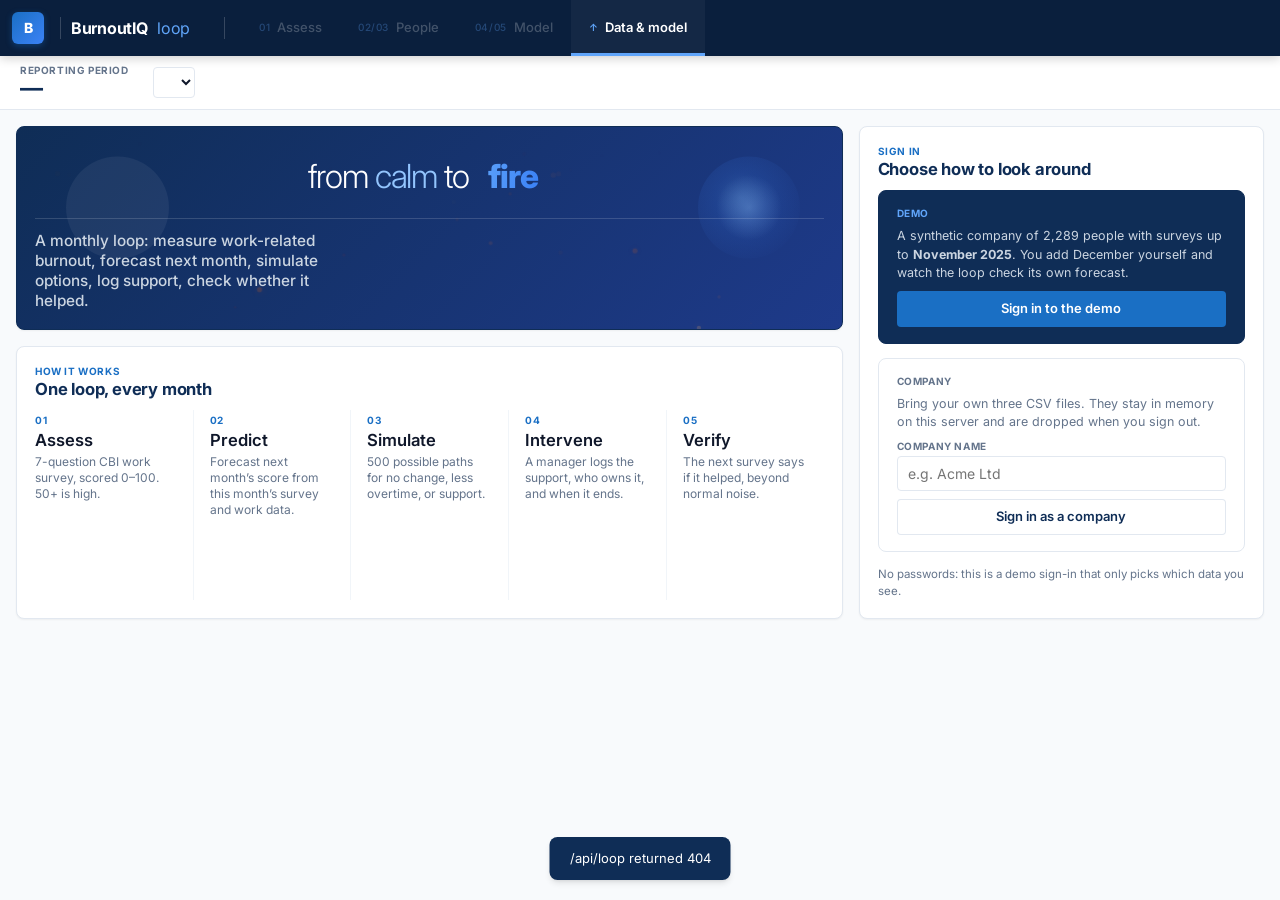
==== frontend/index.html @ af2ec676 "Update BurnoutIQ project with blue and white theme, analytics, and frontend restoration" ====
﻿<!doctype html>
<html lang="en">
<head>
  <meta charset="utf-8">
  <meta name="viewport" content="width=device-width, initial-scale=1">
  <title>BurnoutIQ — Workforce Wellbeing Analytics</title>
  <meta name="description" content="BurnoutIQ: measure, forecast, simulate, intervene and verify. A monthly loop for work-related burnout using the Copenhagen Burnout Inventory.">
  <link rel="preconnect" href="https://fonts.googleapis.com">
  <link rel="preconnect" href="https://fonts.gstatic.com" crossorigin>
  <link href="https://fonts.googleapis.com/css2?family=Inter:wght@300;400;500;600;700;800&display=swap" rel="stylesheet">
  <link rel="stylesheet" href="styles.css">
</head>
<body>

  <!-- NAV BAR -->
  <header class="bar">
    <div class="bar__cell bar__mark">
      <a class="bar__brand" href="#/">
        <div class="ember-dot">B</div>
        <div class="dots"><i></i><i></i><i></i></div>
        BurnoutIQ <b>loop</b>
      </a>
    </div>
    <div class="bar__cell">
      <div class="dots"><i></i></div>
    </div>
    <nav class="bar__nav stepper" id="bar-nav" aria-label="Main navigation">
      <a href="#/" data-page="assess" data-count="assess" class="is-on"><span>01</span>Assess<small></small></a>
      <a href="#/people" data-page="people" data-count="people"><span>02/03</span>People<small></small></a>
      <a href="#/model" data-page="model"><span>04/05</span>Model</a>
      <a href="#/data" data-page="data" class="stepper__data"><span>&#8593;</span>Data &amp; model</a>
    </nav>
    <div class="bar__cell bar__acct" id="acct" hidden></div>
    <div class="bar__cell bar__meta" id="meta" style="display:none"><span class="pulse"></span><span class="bar__metatext">connecting&#8230;</span></div>
  </header>

  <!-- MONTH BAND -->
  <div class="month" id="month">
    <div class="month__now">
      <small>Reporting period</small>
      <b id="month-label">&#8212;</b>
    </div>
    <label class="month__pick"><span class="sr">View month</span><select id="month-select" aria-label="Month to view"></select></label>
    <div class="month__src" id="month-src"></div>
    <div class="month__actions" id="month-actions"></div>
  </div>

  <div class="pages">

    <!-- PAGE: 01 ASSESS -->
    <section class="page page--assess active" data-page="assess" aria-label="Assess">
      <div class="tile t-how" data-how="assess"></div>
      <div class="tile t-kpis"><dl class="kpis" id="kpis"></dl></div>
      <div class="tile t-status">
        <h2 class="tile__title"><span>01 assess &#183; click a group</span>Where everyone is</h2>
        <div class="donutwrap" id="statusdonut"></div>
        <h2 class="tile__title tile__title--sub"><span>person or team?</span>Is it them, or their department?</h2>
        <div class="quad2" id="quad"></div>
      </div>
      <div class="tile t-div">
        <h2 class="tile__title"><span>01 assess &#183; click a department</span>% scoring high, by department</h2>
        <div class="tile__body"><div class="dotplot table--click" id="divisions" role="table"></div></div>
      </div>
      <div class="tile t-help">
        <div class="tile__row"><h2 class="tile__title"><span>05 verify &#183; learn</span>Did support help?</h2><a class="more" href="#/people?status=outcome_improved,outcome_no_change,outcome_worsened">people &#8594;</a></div>
        <div class="tile__body" id="help"></div>
      </div>
    </section>

    <!-- PAGE: PEOPLE -->
    <section class="page page--people" data-page="people" aria-label="Employees" hidden>
      <div class="tile t-how t-how--strip" data-how="people"></div>
      <div class="tile t-pfilter" data-view="departments">
        <div class="drillbar">
          <div class="seg seg--big" id="peopleview" role="tablist" aria-label="Level">
            <button type="button" role="tab" data-view="departments" class="is-on" aria-selected="true">Departments</button>
            <button type="button" role="tab" data-view="teams" aria-selected="false">Teams</button>
            <button type="button" role="tab" data-view="people" aria-selected="false">People</button>
          </div>
          <nav class="crumbs" id="crumbs" aria-label="Where you are"></nav>
        </div>
        <div class="pf pf--departments">
          <p class="teamsum" id="deptsum"></p>
          <p class="tile__fine">Click a department (row or wedge) to see its teams, then a team to see its people.</p>
        </div>
        <div class="pf pf--teams">
          <form class="filters" id="tfilters" autocomplete="off">
            <select name="department" aria-label="Department"><option value="">All departments</option></select>
            <select name="sort" aria-label="Rank teams by"><option value="urgent">Rank: people needing a decision</option><option value="score">Rank: average score</option><option value="high">Rank: share scoring high</option><option value="flagged">Rank: people flagged</option><option value="change">Rank: change since last month</option><option value="rise">Rank: predicted rise</option><option value="hours">Rank: hours/week</option></select>
            <label class="check"><input type="checkbox" name="small" value="1"> show teams under 5 scored</label>
          </form>
          <p class="teamsum" id="teamsum"></p>
        </div>
        <div class="pf pf--people">
          <div class="quicktabs" id="quicktabs" role="tablist" aria-label="Quick lists">
            <button type="button" data-status="">Everyone</button>
            <button type="button" data-status="flagged">Needs a decision</button>
            <button type="button" data-status="support_planned,in_support">In support</button>
            <button type="button" data-status="follow_up_due,follow_up_overdue">Follow-up due</button>
            <button type="button" data-status="outcome_improved,outcome_no_change,outcome_worsened">Has a result</button>
          </div>
          <form class="filters" id="filters" autocomplete="off">
            <input name="q" placeholder="Employee ID" aria-label="Search by employee ID" spellcheck="false">
            <select name="department" aria-label="Department"><option value="">All departments</option></select>
            <select name="team" aria-label="Team"><option value="">All teams</option></select>
            <select name="level" aria-label="Burnout level"><option value="">Any burnout level</option><option value="very_high">Very high</option><option value="high">High</option><option value="normal">Normal</option><option value="no_score">No score</option></select>
            <select name="workload" aria-label="Workload level"><option value="">Any workload</option><option value="high">High workload</option><option value="elevated">Elevated</option><option value="normal">Normal</option><option value="no_data">No data</option></select>
            <label class="check"><input type="checkbox" name="flagged" value="1"> flagged only</label>
            <select name="sort" aria-label="Rank by"><option value="urgent">Rank: needs a decision first</option><option value="score">Rank: burnout score</option><option value="rise">Rank: predicted rise</option><option value="forecast">Rank: next-month forecast</option><option value="personal_change">Rank: change vs own baseline</option><option value="hours">Rank: hours/week</option></select>
          </form>
        </div>
      </div>
      <div class="tile t-seats">
        <h2 class="tile__title"><span>everyone this month &#183; click a section</span><span id="seats-title">Company</span></h2>
        <div class="seats">
          <svg id="seats" viewBox="0 0 320 300" role="img" aria-label="Every person this month as a seat, grouped by department or team"></svg>
          <ul class="seats__key" id="seats-key"></ul>
        </div>
      </div>
      <div class="tile t-list" data-view="departments">
        <div class="deptview" id="dept-view">
          <div class="tile__body" id="depts-body"><div class="table table--compact table--click" id="depts" role="table"></div></div>
          <p class="tile__fine">Click a department to see its teams, then a team to see its people. Groups under 5 scored people are not shown.</p>
        </div>
        <div class="teamsview" id="teams-view">
          <div class="tile__body" id="teams-body"><div class="table table--compact table--click" id="teams" role="table"></div></div>
          <div class="pager" id="teams-pager"></div>
        </div>
        <div class="tile__body" id="people-body"><div class="table table--compact table--click" id="people" role="table"></div></div>
        <div class="pager" id="people-pager"></div>
      </div>
    </section>

    <!-- PAGE: ONE EMPLOYEE -->
    <section class="page page--employees" data-page="employee" aria-label="Burnout journey" hidden>
      <div class="tile t-pbar">
        <div class="pbar">
          <div class="pbar__id">
            <h2 class="tile__title"><b id="p-id">&#8212;</b></h2>
            <p class="note" id="p-where"></p>
          </div>
          <dl class="person__now" id="p-now"></dl>
          <div class="pbar__cell"><p class="tile__label">Where they stand</p><div class="standing" id="standing"></div></div>
          <div class="pbar__cell"><p class="tile__label pbar__lab"><span>Workload</span><span id="gauge-head"></span></p><div class="gauge" id="gauge"></div></div>
        </div>
      </div>
      <div class="tile t-drivers">
        <h2 class="tile__title"><span>01 assess</span>Why flagged, and what drives it</h2>
        <div class="tile__body">
          <div class="insights" id="insights"></div>
          <p class="tile__label" id="drivers-month">latest survey answers</p>
          <div class="drivers" id="drivers"></div>
        </div>
      </div>
      <div class="tile t-chart">
        <div class="tile__row">
          <h2 class="tile__title"><span>02 predict &#183; 03 simulate &#183; pick an option</span>Month by month, then 3 simulated</h2>
          <ul class="keys"><li><i class="k k--actual"></i>observed</li><li><i class="k k--model"></i>median path</li><li><i class="k k--band"></i>10&#8211;90% of paths</li><li><i class="k k--support"></i>support</li></ul>
        </div>
        <div class="scenlist scenlist--chips" id="scenarios" role="tablist" aria-label="Scenario"></div>
        <svg id="personchart" class="chart" role="img" aria-label="Employee score history and simulated paths"></svg>
        <p class="tile__fine" id="scennote"></p>
      </div>
      <div class="tile t-act">
        <h2 class="tile__title"><span>04 intervene</span>Log support</h2>
        <div class="tile__body">
          <form class="logform" id="logform" autocomplete="off">
            <label class="wide">Support<select name="intervention_type" required></select></label>
            <label>Responsible<input name="owner" placeholder="Name or role" required></label>
            <label>Notes<input name="notes" placeholder="What was agreed"></label>
            <label>Start<input type="date" name="start_date" required></label>
            <label>Planned end<input type="date" name="planned_end_date" required></label>
            <button type="submit" class="btn">Log support</button>
            <p class="tile__fine" id="logform-note"></p>
          </form>
        </div>
      </div>
      <div class="tile t-results">
        <h2 class="tile__title"><span>05 verify</span>Support given and what happened after</h2>
        <div class="tile__body"><div class="rcards" id="results"></div></div>
      </div>
    </section>

    <!-- PAGE: MODEL -->
    <section class="page page--model" data-page="model" aria-label="Model" hidden>
      <div class="tile t-ring">
        <h2 class="tile__title"><span>the framework &#183; click a stage</span>One loop, every month</h2>
        <svg id="ring" class="ring" viewBox="0 0 460 400" role="img" aria-label="The six stages of the BurnoutIQ loop"></svg>
        <div class="ringinfo" id="ringinfo"></div>
      </div>
      <div class="tile t-fchart">
        <div class="tile__row">
          <h2 class="tile__title"><span>02 predict &#183; held-out people</span>Forecast vs what happened, company average</h2>
          <ul class="keys"><li><i class="k k--actual"></i>what happened</li><li><i class="k k--model"></i>forecast</li><li><i class="k k--base"></i>&#8220;same as last month&#8221;</li></ul>
        </div>
        <svg id="fchart" class="chart" role="img" aria-label="Monthly forecast against actual company average"></svg>
        <p class="tile__fine" id="fnote"></p>
      </div>
      <div class="tile t-mkpis">
        <h2 class="tile__title"><span>trust</span>How good is the forecast</h2>
        <div class="tile__body errviz" id="modelkpis"></div>
      </div>
      <div class="tile t-calib">
        <h2 class="tile__title"><span>trust &#183; by department</span>Forecast vs actual</h2>
        <div class="tile__body" id="calibration"></div>
        <p class="tile__fine" id="forecastnote"></p>
      </div>
      <div class="tile t-snap">
        <h2 class="tile__title"><span>the team&#8217;s model &#183; one moment</span>Snapshot burnout score</h2>
        <div class="tile__body" id="snap"><p class="note">Loading&#8230;</p></div>
      </div>
    </section>

    <!-- PAGE: DATA & MODEL -->
    <section class="page page--data" data-page="data" aria-label="Data and model" hidden>
      <div class="tile t-hero">
        <canvas class="embers" id="embers" aria-hidden="true"></canvas>
        <div class="orb orb--calm" aria-hidden="true"></div>
        <div class="orb orb--fire" aria-hidden="true"><span class="orb__core"></span></div>
        <h1 class="hero__word">from <span class="w-light">calm</span> to <span class="w-fire" id="cycle">fire</span></h1>
        <div class="hero__foot">
          <p class="lede">A monthly loop: measure work-related burnout, forecast next month, simulate options, log support, check whether it helped.</p>
          <div class="start" id="start"></div>
        </div>
      </div>
      <div class="tile t-signin">
        <h2 class="tile__title"><span>sign in</span>Choose how to look around</h2>
        <div class="signin tile__body">
          <div class="signin__opt">
            <p class="tile__label">Demo</p>
            <p class="note">A synthetic company of 2,289 people with surveys up to <b>November 2025</b>. You add December yourself and watch the loop check its own forecast.</p>
            <button type="button" class="btn" data-signin="demo">Sign in to the demo</button>
          </div>
          <form class="signin__opt" id="signin-company" autocomplete="off">
            <p class="tile__label">Company</p>
            <p class="note">Bring your own three CSV files. They stay in memory on this server and are dropped when you sign out.</p>
            <label class="signin__field">Company name<input name="company" placeholder="e.g. Acme Ltd" required maxlength="60"></label>
            <button type="submit" class="btn btn--ghost">Sign in as a company</button>
          </form>
          <p class="tile__fine">No passwords: this is a demo sign-in that only picks which data you see.</p>
        </div>
      </div>
      <div class="tile t-loop">
        <h2 class="tile__title"><span>how it works</span>One loop, every month</h2>
        <ol class="loopsteps tile__body">
          <li><b>01</b><strong>Assess</strong><span>7-question CBI work survey, scored 0&#8211;100. 50+ is high.</span></li>
          <li><b>02</b><strong>Predict</strong><span>Forecast next month&#8217;s score from this month&#8217;s survey and work data.</span></li>
          <li><b>03</b><strong>Simulate</strong><span>500 possible paths for no change, less overtime, or support.</span></li>
          <li><b>04</b><strong>Intervene</strong><span>A manager logs the support, who owns it, and when it ends.</span></li>
          <li><b>05</b><strong>Verify</strong><span>The next survey says if it helped, beyond normal noise.</span></li>
        </ol>
      </div>
      <div class="tile t-data">
        <div class="add-data tile__body" id="add-data"></div>
        <div class="upload-block">
          <h2 class="tile__title"><span>inputs</span>Bring your own data</h2>
          <ol class="howto">
            <li><b>1</b>Download the three templates</li>
            <li><b>2</b>Fill them with pseudonymous IDs</li>
            <li><b>3</b>Check, then run the loop</li>
          </ol>
          <form class="upload tile__body" id="upload">
            <label class="drop" data-file="employees"><span class="drop__name">employees.csv</span><a class="drop__tpl" data-tpl="employees_template.csv">template</a><span class="drop__state">required</span><button type="button" class="drop__x" aria-label="Remove this file" title="Remove this file">&#215;</button><input type="file" name="employees" accept=".csv"></label>
            <label class="drop" data-file="monthly"><span class="drop__name">monthly.csv</span><a class="drop__tpl" data-tpl="monthly_template.csv">template</a><span class="drop__state">required</span><button type="button" class="drop__x" aria-label="Remove this file" title="Remove this file">&#215;</button><input type="file" name="monthly" accept=".csv"></label>
            <label class="drop" data-file="interventions"><span class="drop__name">interventions.csv</span><a class="drop__tpl" data-tpl="interventions_template.csv">template</a><span class="drop__state">optional</span><button type="button" class="drop__x" aria-label="Remove this file" title="Remove this file">&#215;</button><input type="file" name="interventions" accept=".csv"></label>
            <div class="formacts"><button type="submit" class="btn">Check files</button><button type="reset" class="btn btn--ghost">Discard</button></div>
            <p class="tile__fine">No data yet? Try a sample 400-person company:
              <a href="/templates/sample_company/employees.csv" download="employees.csv">employees</a> &#183;
              <a href="/templates/sample_company/monthly.csv" download="monthly.csv">monthly</a> &#183;
              <a href="/templates/sample_company/interventions.csv" download="interventions.csv">interventions</a></p>
          </form>
        </div>
      </div>
      <div class="tile t-report">
        <h2 class="tile__title"><span>inputs &#183; connectors</span>Where the data comes from</h2>
        <div class="tile__body report" id="report">
          <div class="levels" id="levels"></div>
          <div class="sources">
            <div class="srcgrid srcgrid--conn" id="connectors">
              <button type="button" class="src is-live" data-conn="csv"><b>CSV upload</b><span>three files, every month or year</span><i class="tag tag--calm">live</i></button>
              <button type="button" class="src is-mcp" data-conn="mcp"><b>MCP connector</b><span>tools and AI assistants send the monthly files</span><i class="tag tag--amber">soon</i></button>
              <button type="button" class="src" data-conn="hr"><b>HR system</b><span>employees.csv</span><i class="tag tag--ash">soon</i></button>
              <button type="button" class="src" data-conn="survey"><b>Survey tool</b><span>monthly &#183; CBI answers</span><i class="tag tag--ash">soon</i></button>
              <button type="button" class="src" data-conn="time"><b>Timesheets</b><span>monthly &#183; hours, overtime</span><i class="tag tag--ash">soon</i></button>
              <button type="button" class="src" data-conn="cases"><b>Case notes</b><span>interventions.csv</span><i class="tag tag--ash">soon</i></button>
            </div>
            <p class="tile__fine">Every connector writes the same three files, so nothing after this page changes.</p>
          </div>
          <div class="filespec">
            <button type="button" class="surveycta" data-survey>
              <b>See how the survey is taken</b><span>the 7 monthly questions, as an employee sees them &#183; try it and see the score</span><i>&#8594;</i>
            </button>
            <p class="tile__label">the three files &#183; pseudonymous IDs only</p>
            <div class="fs"><b>employees.csv</b><span>once, then when people join or move</span><code><b>employee_id &#183; department</b> + optional team_id &#183; role_type &#183; contracted_hours_per_week</code><a href="/templates/employees_template.csv" download>template</a></div>
            <div class="fs"><b>monthly.csv</b><span>every month (or a year at once)</span><code><b>employee_id &#183; period &#183; cbi_w1 &#8230; cbi_w7</b> + optional hours, overtime, meetings, workload, stress &#8230;</code><a href="/templates/monthly_template.csv" download>template</a></div>
            <div class="fs"><b>interventions.csv</b><span>optional &#183; support given</span><code><b>employee_id &#183; intervention_type &#183; referral_period &#183; start_date &#183; planned_end_date &#183; completion_status</b></code><a href="/templates/interventions_template.csv" download>template</a></div>
          </div>
        </div>
      </div>
      <div class="tile t-check">
        <h2 class="tile__title"><span>trust &#183; after each new month</span>Can we trust the forecast?</h2>
        <div class="tile__body" id="check"></div>
      </div>
      <div class="tile t-loaded">
        <h2 class="tile__title"><span>inputs &#183; what is loaded</span><span id="loaded-title">Loaded data</span></h2>
        <dl class="loadkpis" id="loadkpis"></dl>
        <p class="tile__label">surveys answered each month &#183; bar = people with a record, fill = answered</p>
        <div class="mbars" id="mbars"></div>
      </div>
      <div class="tile t-quality">
        <h2 class="tile__title"><span>inputs &#183; data quality</span>How complete is each field?</h2>
        <div class="tile__body quality" id="quality"></div>
      </div>
    </section>
  </div>

  <input type="file" id="addmonth-file" accept=".csv" hidden>

  <dialog class="survey" id="survey" aria-labelledby="survey-title">
    <form method="dialog" class="survey__head">
      <div><p class="tile__label">example &#183; monthly survey &#183; about 1 minute</p><h2 id="survey-title">How has work felt this month?</h2></div>
      <div class="survey__headacts">
        <button type="button" class="btn btn--small btn--ghost" id="survey-blank">Download blank survey</button>
        <button type="submit" class="survey__x" aria-label="Close">&#215;</button>
      </div>
    </form>
    <div class="survey__body">
      <form id="survey-form" class="survey__form" autocomplete="off"></form>
      <aside class="survey__result" id="survey-result">
        <p class="tile__label">your result</p>
        <p class="note">Answer the questions and press <b>See my score</b>. The score is worked out the same way as the real monthly data. Nothing is saved.</p>
      </aside>
    </div>
  </dialog>

  <dialog class="confirm" id="confirm" aria-labelledby="confirm-title">
    <form method="dialog">
      <p class="tile__label" id="confirm-label">please confirm</p>
      <h2 id="confirm-title"></h2>
      <div id="confirm-body"></div>
      <div class="confirm__acts">
        <button type="submit" value="cancel" class="btn btn--ghost" id="confirm-cancel">Cancel</button>
        <button type="submit" value="ok" class="btn" id="confirm-ok">Add</button>
      </div>
    </form>
  </dialog>

  <div class="adding" id="adding" hidden role="status" aria-live="polite">
    <div class="adding__card">
      <p class="tile__label" id="adding-label">adding data</p>
      <h2 class="adding__title" id="adding-title"></h2>
      <div class="adding__months" id="adding-months"></div>
      <ol class="adding__steps" id="adding-steps"></ol>
      <div class="adding__result" id="adding-result"></div>
    </div>
  </div>
  <div class="toast" id="toast" role="status" aria-live="polite"></div>
  <script src="app.js"></script>
</body>
</html>
---- frontend/styles.css ----
﻿/* BurnoutIQ — blue & white corporate theme.
   Same layout, same classes, same JS hooks — only colors changed. */
:root {
  --paper:          #f8fafc;
  --paper-2:        #ffffff;
  --stone:          #e2e8f0;
  --ash:            #cbd5e1;
  --ash-2:          #94a3b8;
  --ink:            #0f172a;
  --ink-2:          #64748b;
  --calm:           #059669;
  --calm-deep:      #047857;
  --warm:           #93c5fd;
  --amber:          #d97706;
  --ember:          #ea580c;
  --flame:          #dc2626;
  --burn:           #991b1b;
  --glow:           #3b82f6;
  --navy:           #0f2d56;
  --navy-dark:      #0a1f3d;
  --navy-light:     #1a3d6e;
  --blue:           #1a6fc4;
  --blue-light:     #3b82f6;
  --rule:           1px solid var(--stone);
  --rule-soft:      1px solid #f1f5f9;
  --bar:            56px;
  --month:          54px;
  --pad:            clamp(14px, 1.4vw, 20px);
  --radius:         8px;
  --shadow-sm:  0 1px 2px 0 rgba(0,0,0,.05);
  --shadow:     0 1px 3px 0 rgba(0,0,0,.1), 0 1px 2px -1px rgba(0,0,0,.1);
  --shadow-md:  0 4px 6px -1px rgba(0,0,0,.1), 0 2px 4px -2px rgba(0,0,0,.1);
  --display: "Inter", -apple-system, "Segoe UI", sans-serif;
  --text:    "Inter", -apple-system, "Segoe UI", sans-serif;
  color-scheme: light;
}
* { box-sizing: border-box; }
html, body { margin: 0; }
body { background: var(--paper); color: var(--ink); font: 400 13.5px/1.5 var(--text); -webkit-font-smoothing: antialiased; overflow-x: hidden; }
a { color: inherit; text-decoration: none; }
button, input, select { font: inherit; color: inherit; }
b { font-weight: 700; }
.sr { position: absolute; width: 1px; height: 1px; overflow: hidden; clip: rect(0 0 0 0); }

/* HEADER BAR */
.bar { position: sticky; top: 0; z-index: 10; height: var(--bar); display: grid; grid-template-columns: auto auto 1fr auto auto; align-items: stretch; background: var(--navy-dark); color: #fff; box-shadow: 0 2px 10px rgba(0,0,0,.2); }
.bar__cell { display: flex; align-items: center; padding: 0 16px; }
.bar__mark { justify-content: center; padding: 0 12px; }
.ember-dot { width: 32px; height: 32px; background: linear-gradient(135deg, #1a6fc4, #3b82f6); border-radius: 6px; display: grid; place-items: center; font-weight: 800; font-size: 14px; color: #fff; box-shadow: 0 2px 6px rgba(26,111,196,.4); }
.bar__brand { font: 700 16px/1 var(--display); letter-spacing: -.3px; gap: 10px; color: #fff; display: flex; align-items: center; text-decoration: none; }
.bar__brand b { font-weight: 400; color: #60a5fa; }
.dots { display: inline-flex; gap: 3px; margin-left: 6px; }
.dots i { width: 1px; height: 22px; background: rgba(255,255,255,.18); }
.dots i:nth-child(2), .dots i:nth-child(3) { display: none; }
.bar__nav { display: flex; align-items: stretch; justify-content: flex-start; gap: 0; flex: 1; }
.bar__nav a { position: relative; display: flex; align-items: center; gap: 7px; padding: 0 clamp(12px, 1.4vw, 22px); font: 500 13px var(--text); color: rgba(255,255,255,.75); border-bottom: 3px solid transparent; transition: all .15s; white-space: nowrap; text-decoration: none; }
.bar__nav a:hover { color: #fff; background: rgba(255,255,255,.05); }
.bar__nav a.is-on { color: #fff; font-weight: 600; border-bottom-color: #60a5fa; background: rgba(255,255,255,.04); }
.bar__nav a span { font-size: 10px; text-transform: uppercase; letter-spacing: .06em; color: #60a5fa; }
.bar__meta { gap: 8px; font: 500 12px var(--text); color: rgba(255,255,255,.75); border-left: 1px solid rgba(255,255,255,.12); white-space: nowrap; }
.pulse { width: 7px; height: 7px; border-radius: 50%; background: #34d399; flex: none; box-shadow: 0 0 6px #34d399; animation: pulse 2s infinite; }
.is-offline .pulse { background: #ef4444; box-shadow: 0 0 6px #ef4444; animation: none; }
@keyframes pulse { 0%,100% { opacity: 1; } 50% { opacity: .4; } }
.stepper a small { min-width: 20px; padding: 1px 6px; border-radius: 10px; background: #ef4444; color: #fff; font: 700 10px/14px var(--text); text-align: center; }
.stepper a small:empty { display: none; }
.stepper .stepper__data { color: rgba(255,255,255,.5); }

/* PAGES & TILES */
.page { display: grid; gap: 16px; padding: 16px; background: var(--paper); }
.page[hidden] { display: none; }
.tile { position: relative; display: flex; flex-direction: column; gap: 10px; min-width: 0; min-height: 0; padding: var(--pad); background: var(--paper-2); border: 1px solid var(--stone); border-radius: var(--radius); box-shadow: var(--shadow-sm); overflow: hidden; }
.tile--dark { background: var(--navy); color: #fff; border-color: var(--navy); }
.tile__title { margin: 0; font: 700 clamp(14px, 1.3vw, 18px)/1.2 var(--display); letter-spacing: -.2px; color: var(--navy); }
.tile__title span { display: block; margin-bottom: 3px; font: 700 10px var(--text); text-transform: uppercase; letter-spacing: .06em; color: var(--blue); }
.tile--dark .tile__title { color: #fff; }
.tile--dark .tile__title span { color: #60a5fa; }
.tile__row { display: flex; flex-wrap: wrap; justify-content: space-between; align-items: flex-end; gap: 8px 16px; }
.tile__body { flex: 1; min-height: 0; overflow: auto; scrollbar-width: thin; }
.tile__label { margin: 0; font: 700 10px var(--text); text-transform: uppercase; letter-spacing: .06em; color: var(--ink-2); }
.tile__fine { margin: 0; font-size: 11.5px; color: var(--ink-2); }
.note { margin: 0; font-size: 12.5px; color: var(--ink-2); }
.empty { margin: 0; padding: 18px; border: 1px dashed var(--ash); border-radius: var(--radius); color: var(--ink-2); }

/* RESPONSIVE GRID */
@media (min-width: 1100px) and (min-height: 640px) {
  body { overflow-x: hidden; overflow-y: auto; }
  .pages { min-height: calc(100dvh - var(--bar) - var(--month)); }
  .page { min-height: 100%; }
  .page--assess { grid-template-columns: repeat(12, minmax(0, 1fr)); grid-template-rows: minmax(0, auto) minmax(0, 1fr); }
  .page--assess .t-how  { grid-area: 1 / 1 / 2 / 13; }
  .page--assess .t-kpis { grid-area: 2 / 1 / 3 / 5; }
  .page--assess .t-status { grid-area: 2 / 5 / 3 / 8; }
  .page--assess .t-div  { grid-area: 2 / 8 / 3 / 11; }
  .page--assess .t-help { grid-area: 2 / 11 / 3 / 13; }
  .page--people { grid-template-columns: repeat(12, minmax(0, 1fr)); grid-template-rows: minmax(0, auto) minmax(0, 1fr); }
  .page--people .t-how    { grid-area: 1 / 1 / 2 / 13; }
  .page--people .t-pfilter { grid-area: 2 / 1 / 3 / 4; }
  .page--people .t-seats  { grid-area: 2 / 4 / 3 / 7; }
  .page--people .t-list   { grid-area: 2 / 7 / 3 / 13; }
  .page--data { grid-template-columns: repeat(12, minmax(0, 1fr)); }
  body.signed-out .page--data .t-hero   { grid-area: 1 / 1 / 5 / 9; }
  body.signed-out .page--data .t-signin { grid-area: 1 / 9 / 7 / 13; }
  body.signed-out .page--data .t-loop   { grid-area: 5 / 1 / 7 / 9; }
  body:not(.signed-out) .page--data .t-frame  { grid-area: 1 / 1 / 3 / 13; }
  body:not(.signed-out) .page--data .t-data   { grid-area: 3 / 1 / 6 / 5; }
  body:not(.signed-out) .page--data .t-loaded { grid-area: 6 / 1 / 8 / 5; }
  body:not(.signed-out) .page--data .t-check  { grid-area: 3 / 5 / 6 / 9; }
  body:not(.signed-out) .page--data .t-quality { grid-area: 6 / 5 / 8 / 9; }
  body:not(.signed-out) .page--data .t-report { grid-area: 3 / 9 / 8 / 13; }
  .page--model { grid-template-columns: repeat(12, minmax(0, 1fr)); }
  .page--model .t-ring   { grid-area: 1 / 1 / 7 / 5; }
  .page--model .t-fchart { grid-area: 1 / 5 / 4 / 13; }
  .page--model .t-mkpis  { grid-area: 4 / 5 / 7 / 8; }
  .page--model .t-calib  { grid-area: 4 / 8 / 7 / 10; }
  .page--model .t-snap   { grid-area: 4 / 10 / 7 / 13; }
  .page--employees { grid-template-columns: repeat(12, minmax(0, 1fr)); grid-template-rows: minmax(0, auto) repeat(5, minmax(0, 1fr)); }
  .page--employees .t-pbar    { grid-area: 1 / 1 / 2 / 13; }
  .page--employees .t-drivers { grid-area: 2 / 1 / 5 / 4; }
  .page--employees .t-chart   { grid-area: 2 / 4 / 5 / 9; }
  .page--employees .t-act     { grid-area: 2 / 9 / 5 / 13; }
  .page--employees .t-results { grid-area: 5 / 1 / 7 / 13; }
}
@media (max-width: 1099.98px), (max-height: 639.98px) {
  .page { grid-template-columns: repeat(6, minmax(0, 1fr)); }
  .tile { grid-column: span 6; }
  .tile__body { overflow: visible; }
  .t-hero { min-height: 400px; }
  .t-kpis { min-height: 260px; }
  .t-loop { padding: 0; min-height: 200px; }
  .t-chart, .t-fchart { min-height: 380px; }
  .page--model .t-fchart { min-height: 320px; }
  .page--model .t-mkpis, .page--model .t-calib, .page--model .t-snap { grid-column: span 3; }
}
@media (max-width: 900px) {
  .bar { grid-template-columns: auto auto 1fr auto; height: auto; grid-template-rows: var(--bar) 42px; }
  .bar__nav { grid-column: 1 / -1; grid-row: 2; overflow-x: auto; justify-content: flex-start; border-top: 1px solid rgba(255,255,255,.1); }
}
@media (max-width: 700px) {
  :root { --radius: 6px; }
  .tile { grid-column: span 6; }
  .t-hero { min-height: 360px; }
  .page--model .t-mkpis, .page--model .t-calib, .page--model .t-snap { grid-column: 1 / -1; }
}
@media (min-width: 1100px) and (min-height: 640px) and (max-height: 820px) {
  :root { --pad: 12px; --bar: 48px; }
  .tile { gap: 6px; }
  .tile__title { font-size: 14px; }
}
@media (prefers-reduced-motion: reduce) { *, *::before, *::after { animation: none !important; transition: none !important; } }

/* MONTH BAND */
.month { display: grid; grid-template-columns: auto auto minmax(0, 1fr) auto; align-items: center; gap: 24px; height: var(--month); padding: 0 20px; background: #fff; border-bottom: 1px solid var(--stone); }
.month__now { display: flex; flex-direction: column; line-height: 1; }
.month__now small { font: 700 10px var(--text); text-transform: uppercase; letter-spacing: .06em; color: var(--ink-2); }
.month__now b { font: 700 clamp(18px, 1.8vw, 24px)/1.05 var(--display); letter-spacing: -.2px; color: var(--navy); }
.month.is-past .month__now b { color: var(--amber); }
.month__pick { display: flex; flex-direction: column; gap: 2px; }
.month__pick span { font: 700 10px var(--text); text-transform: uppercase; letter-spacing: .06em; color: var(--ink-2); }
.month__src { display: flex; flex-direction: column; min-width: 0; font-size: 12px; color: var(--ink-2); }
.month__src b { color: var(--ink); font-weight: 600; }
.month__actions { display: flex; gap: 8px; }
.month select, .filters select, .filters input[name="q"] { border: 1px solid var(--stone); border-radius: 4px; background: #fff; padding: 6px 10px; font-size: 12.5px; }
body.no-month .month { display: none; }
@media (max-width: 1099.98px), (max-height: 639.98px) { .month { grid-template-columns: 1fr 1fr; height: auto; padding: 10px 16px; gap: 10px 16px; } .month__actions { flex-wrap: wrap; } }

/* HOW STRIP */
.how, .insight { display: grid; align-content: start; gap: 6px; margin: 0; }
.how div, .insight div { display: grid; grid-template-columns: minmax(84px, 112px) minmax(0, 1fr); gap: 10px; padding-bottom: 6px; border-bottom: 1px solid #f1f5f9; }
.how div:last-child, .insight div:last-child { border-bottom: 0; }
.how dt, .insight dt { font: 700 10px/1.6 var(--text); text-transform: uppercase; letter-spacing: .06em; color: var(--blue); }
.how dd, .insight dd { margin: 0; font-size: 12.5px; line-height: 1.4; }
.t-how--strip .how { grid-template-columns: repeat(3, minmax(0, 1fr)); gap: 16px; }
.t-how--strip .how div { grid-template-columns: 1fr; gap: 2px; border-bottom: 0; }

/* FILTERS */
.filters { display: flex; flex-wrap: wrap; align-items: center; gap: 8px; }
.filters input[name="q"] { width: 140px; }
.filters .check { display: flex; align-items: center; gap: 6px; font-size: 12.5px; color: var(--ink-2); }
.filters select:disabled { opacity: .5; }

/* BUTTONS & CONTROLS */
.btn { grid-column: 1 / -1; justify-self: start; border: 0; border-radius: 4px; background: var(--navy); color: #fff; padding: 8px 20px; font-weight: 600; cursor: pointer; transition: background .15s; font-size: 13px; }
.btn:hover { background: var(--blue); }
.btn:disabled { opacity: .5; cursor: progress; }
.btn--ghost { background: #fff; color: var(--navy); box-shadow: inset 0 0 0 1px var(--stone); }
.btn--ghost:hover { background: var(--navy); color: #fff; }
.btn--small { grid-column: auto; padding: 5px 12px; font-size: 12px; }
.start { display: flex; flex-wrap: wrap; gap: 10px; }
.start .btn { grid-column: auto; }
.more { font: 600 12px var(--text); color: var(--blue); text-decoration: underline; text-underline-offset: 3px; white-space: nowrap; }
.more[data-replace] { border: 0; background: none; cursor: pointer; }
select { border: 1px solid var(--stone); border-radius: 4px; background: #fff; padding: 6px 10px; font-size: 12.5px; }
.pager { display: flex; align-items: center; justify-content: space-between; gap: 10px; font-size: 12px; color: var(--ink-2); }
.pager button { border: 1px solid var(--stone); border-radius: 4px; background: #fff; padding: 4px 12px; cursor: pointer; }
.pager button:disabled { opacity: .35; cursor: default; }
.pager button:not(:disabled):hover { background: var(--navy); color: #fff; border-color: var(--navy); }
.toggle { display: flex; flex-wrap: wrap; gap: 4px; }
.toggle button { border: 1px solid var(--stone); border-radius: 18px; padding: 4px 11px; background: #fff; cursor: pointer; font-size: 12px; font-weight: 500; }
.toggle button:hover { border-color: var(--blue); }
.toggle button.is-on { background: var(--navy); color: #fff; border-color: var(--navy); }
.toggle button small { opacity: .65; margin-left: 4px; }
.toast { position: fixed; left: 50%; bottom: 20px; transform: translate(-50%, 200%); visibility: hidden; padding: 12px 20px; border-radius: var(--radius); background: var(--navy); color: #fff; font-size: 13px; transition: transform .35s, visibility .35s; z-index: 30; max-width: calc(100vw - 32px); box-shadow: var(--shadow-md); }
.toast.is-on { transform: translate(-50%, 0); visibility: visible; }

/* TAGS / BADGES */
.tag { display: inline-flex; align-items: center; padding: 2px 8px; border-radius: 12px; font: 700 10px/1.5 var(--text); text-transform: uppercase; letter-spacing: .04em; white-space: nowrap; }
.tag--fire  { color: #dc2626; background: #fef2f2; border: 1px solid #fecaca; }
.tag--calm  { color: #047857; background: #ecfdf5; border: 1px solid #a7f3d0; }
.tag--ash   { color: var(--ink-2); background: #f1f5f9; border: 1px solid var(--stone); }
.tag--amber { color: #92400e; background: #fffbeb; border: 1px solid #fde68a; }

/* TABLES */
.table { min-width: 100%; }
.tr { display: grid; gap: 12px; align-items: center; padding: 8px 0; border-bottom: 1px solid #f1f5f9; font-size: 13px; }
.tr--head { position: sticky; top: 0; z-index: 1; padding: 8px 0; background: #f8fafc; font: 700 10px var(--text); text-transform: uppercase; letter-spacing: .06em; color: var(--ink-2); border-bottom: 1px solid var(--stone); }
.table--compact .tr { padding: 5px 0; font-size: 12.5px; }
.table--click .tr:not(.tr--head) { cursor: pointer; transition: background .2s; }
.table--click .tr:not(.tr--head):hover { background: rgba(59,130,246,.06); }
.tr .num { font-variant-numeric: tabular-nums; text-align: right; }
.tr .name { font: 600 14px/1.15 var(--display); }
.tr .ellip { overflow: hidden; text-overflow: ellipsis; white-space: nowrap; }
.bar-mini { position: relative; height: 8px; border-radius: 99px; background: var(--stone); overflow: hidden; }
.bar-mini > span { position: absolute; inset: 0 auto 0 0; border-radius: 99px; }
.bar-mini em { position: absolute; top: -3px; bottom: -3px; width: 2px; background: var(--ink); }

/* CHARTS */
.chart { display: block; flex: 1; width: 100%; min-height: 160px; overflow: visible; }
.chart text { font: 500 11px var(--text); fill: var(--ink-2); }
.chart .grid { stroke: #f1f5f9; }
.keys { display: flex; flex-wrap: wrap; gap: 4px 14px; margin: 0; padding: 0; list-style: none; font-size: 11.5px; color: var(--ink-2); }
.keys li { display: flex; align-items: center; gap: 6px; }
.k { width: 16px; height: 3px; border-radius: 2px; }
.k--actual { background: var(--ink); }
.k--model  { background: var(--blue); }
.k--base   { background: none; border-top: 2px dashed var(--ash-2); height: 0; }
.k--band   { height: 10px; background: linear-gradient(var(--blue), #93c5fd); opacity: .35; }
.k--support { height: 10px; background: rgba(59,130,246,.15); }

/* LEGEND */
.legend { list-style: none; display: grid; grid-template-columns: repeat(auto-fill, minmax(min(100%, 136px), 1fr)); align-content: start; gap: 4px 12px; margin: 0; padding: 0; font-size: 12px; }
.legend li { display: flex; align-items: center; gap: 6px; min-width: 0; white-space: nowrap; }
.legend i, .sw { display: inline-block; width: 10px; height: 10px; border-radius: 50%; flex: none; }
.legend b { font-weight: 600; margin-left: auto; }

/* HERO (Data page) */
.t-hero { container-type: size; justify-content: space-between; background: linear-gradient(135deg, #0f2d56 0%, #1e3a8a 100%); color: #fff; border-color: var(--navy); }
.embers { position: absolute; inset: 0; width: 100%; height: 100%; pointer-events: none; opacity: .3; }
.orb { position: absolute; top: 40%; width: min(62cqh, 34cqw); aspect-ratio: 1; border-radius: 50%; transform: translateY(-50%); }
.orb--calm { left: 6%; background-color: rgba(255,255,255,.06); }
.orb--fire { right: 5%; background: radial-gradient(circle at 42% 40%, rgba(96,165,250,.25) 0%, rgba(59,130,246,.15) 30%, transparent 80%); animation: breathe 5s ease-in-out infinite; }
.orb__core { position: absolute; inset: 18%; border-radius: 50%; background: radial-gradient(circle, rgba(147,197,253,.3), transparent 70%); animation: flicker 2.8s steps(18) infinite; }
@keyframes breathe { 0%, 100% { transform: translateY(-50%) scale(1); } 50% { transform: translateY(-50%) scale(1.045); } }
@keyframes flicker { 0%, 100% { opacity: .7; } 40% { opacity: .6; } 80% { opacity: .75; } }
.hero__word { position: relative; z-index: 2; margin: auto 0; text-align: center; font: 300 clamp(30px, min(9cqw, 20cqh), 120px)/.95 var(--display); letter-spacing: -.035em; white-space: nowrap; }
.w-light { color: #93c5fd; }
.w-fire { font-weight: 800; display: inline-block; min-width: 3.4ch; background: linear-gradient(100deg, #60a5fa, #3b82f6 35%, #93c5fd 55%, #1d4ed8 70%, #60a5fa 85%); background-size: 250% 100%; -webkit-background-clip: text; background-clip: text; color: transparent; animation: blaze 6s linear infinite; }
.w-fire.is-swap { opacity: 0; }
@keyframes blaze { to { background-position: -250% 0; } }
.hero__foot { position: relative; z-index: 2; display: grid; grid-template-columns: minmax(0, 1fr) minmax(0, 1.3fr); gap: 16px 32px; align-items: end; padding-top: 12px; border-top: 1px solid rgba(255,255,255,.15); }
.lede { margin: 0; font: 500 clamp(14px, 1.2vw, 18px)/1.3 var(--display); color: #cbd5e1; }

/* KPIs */
.t-kpis { padding: 0; container-type: size; border: 0; background: transparent; box-shadow: none; }
.kpis { display: grid; grid-template-columns: 1fr 1fr; grid-template-rows: 1fr 1fr; gap: 16px; height: 100%; margin: 0; background: transparent; }
.kpis > div { display: flex; flex-direction: column; justify-content: flex-end; padding: 14px 16px; background: #fff; border: 1px solid var(--stone); border-radius: var(--radius); box-shadow: var(--shadow-sm); border-left: 3.5px solid var(--blue); }
.kpis > div:nth-child(2) { border-left-color: #7c3aed; }
.kpis > div:nth-child(3) { border-left-color: var(--amber); }
.kpis > div:nth-child(4) { border-left-color: var(--calm); }
.kpis dt { font: 700 10px var(--text); text-transform: uppercase; letter-spacing: .05em; color: var(--ink-2); margin-bottom: 4px; }
.kpis dd { margin: 0; font: 800 clamp(22px, min(9cqw, 14cqh), 56px)/.95 var(--display); letter-spacing: -.4px; color: var(--navy); }
.kpis small { display: block; margin-top: 4px; font: 400 11px/1.3 var(--text); color: var(--ink-2); }
.surveybar { display: block; height: 8px; border-radius: 99px; background: var(--stone); overflow: hidden; }
.surveybar > span { display: block; height: 100%; border-radius: 99px; background: var(--blue); }
.surveycell { display: grid; grid-template-columns: 1fr 34px; gap: 8px; align-items: center; }
.kpi__v { font: 700 clamp(22px, min(8cqw, 11cqh), 52px)/1 var(--display); letter-spacing: -.4px; color: var(--navy); }
.kpi__row { display: flex; align-items: center; gap: 14px; }
.kring { width: clamp(70px, 62cqh, 130px); height: auto; flex: none; }
.kring text { font: 700 22px var(--display); fill: var(--navy); letter-spacing: -.03em; }
.kpi__arrow { display: inline-block; color: var(--ash-2); }
.kpi__arrow.is-up   { color: var(--flame); transform: rotate(-30deg); }
.kpi__arrow.is-down { color: var(--calm-deep); transform: rotate(30deg); }
.nscale, .nowstrip { position: relative; display: block; height: 22px; margin-top: 2px; }
.nscale__track { position: absolute; left: 0; right: 0; top: 10px; height: 2px; background: var(--stone); }
.nscale__norm { position: absolute; top: 2px; width: 2px; height: 18px; margin-left: -1px; background: repeating-linear-gradient(var(--ink-2) 0 3px, transparent 3px 6px); }
.nscale__norm em { position: absolute; top: -14px; left: 50%; transform: translateX(-50%); font: 500 10px var(--text); font-style: normal; color: var(--ink-2); white-space: nowrap; }
.nscale__dot { position: absolute; top: 4px; width: 14px; height: 14px; margin-left: -7px; border-radius: 50%; background: var(--blue); box-shadow: 0 0 0 3px #fff; }
.nscale__dot.is-hot { background: var(--flame); }
.nowstrip__track { position: absolute; left: 0; right: 0; top: 8px; height: 6px; border-radius: 99px; background: linear-gradient(90deg, #059669, #93c5fd 50%, #1a6fc4 100%); }
.nowstrip i { position: absolute; top: 2px; width: 3px; height: 18px; margin-left: -1.5px; border-radius: 2px; background: var(--ink); }
.nowstrip i.is-next { background: var(--blue); box-shadow: 0 0 0 2px #fff; }
.waffle { display: grid; grid-template-columns: repeat(10, 1fr); gap: 2px; width: clamp(64px, 24cqh, 118px); flex: none; }
.waffle i { aspect-ratio: 1; border-radius: 2px; background: var(--stone); }
.waffle i.on { background: var(--blue); }
.kpi__txt { display: flex; flex-direction: column; gap: 4px; min-width: 0; }

/* DONUT & STATUS */
.t-status { gap: 8px; }
.tile__title--sub { margin-top: 6px; padding-top: 10px; border-top: 1px solid #f1f5f9; font-size: clamp(14px, 1.1vw, 17px); }
.donutwrap { display: grid; grid-template-columns: auto 1fr; align-items: center; gap: 14px; }
.donut { width: clamp(90px, 19cqh, 160px); height: auto; }
.donut__n { font: 700 16px var(--display); fill: var(--navy); letter-spacing: -.02em; }
.donut__l { font: 500 6px var(--text); fill: var(--ink-2); text-transform: uppercase; letter-spacing: .06em; }
.donutkey { display: grid; gap: 2px; margin: 0; padding: 0; list-style: none; }
.donutkey li { display: grid; grid-template-columns: 12px 1fr auto; align-items: center; gap: 8px; padding: 5px 6px; border-radius: var(--radius); cursor: pointer; font-size: clamp(12px, 2.2cqh, 14px); transition: background .2s; }
.donutkey li:hover { background: rgba(59,130,246,.06); }
.donutkey i { width: 12px; height: 12px; border-radius: 50%; }
.donutkey small { display: block; font-size: 11px; color: var(--ink-2); line-height: 1.2; }
.donutkey b { font: 700 clamp(13px, 2.5cqh, 16px) var(--display); }
.quad2 { flex: 1; min-height: 0; display: grid; grid-template-columns: auto 1fr 1fr; grid-template-rows: auto minmax(0, 92px) minmax(0, 92px) auto; align-content: start; gap: 4px; align-items: stretch; }
.q2__col, .q2__rowh { font: 700 10px var(--text); text-transform: uppercase; letter-spacing: .06em; color: var(--ink-2); align-self: end; text-align: center; }
.q2__rowh { align-self: center; text-align: right; max-width: 62px; line-height: 1.2; }
.q2 { display: grid; grid-template-columns: 34px 1fr; grid-template-rows: auto auto; align-items: center; column-gap: 8px; padding: 4px 8px; border-radius: var(--radius); background: #f8fafc; text-decoration: none; color: inherit; cursor: pointer; transition: background .2s, box-shadow .2s; }
.q2:hover { background: #fff; box-shadow: inset 0 0 0 1px var(--blue); }
.q2__dot { grid-row: 1 / 3; border-radius: 50%; justify-self: center; }
.q2 b { font: 700 clamp(14px, 2.8cqh, 18px) var(--display); }
.q2 small { font-size: 11px; line-height: 1.2; color: var(--ink-2); display: block; }
.q2--calm  .q2__dot { background: #059669; }
.q2--amber .q2__dot { background: #d97706; }
.q2--fire  .q2__dot { background: #ea580c; }
.q2--burn  .q2__dot { background: #dc2626; }
.q2__note { grid-column: 1 / -1; margin: 2px 0 0; }

/* DOT PLOT */
.dotplot { display: flex; flex-direction: column; height: 100%; }
.dp__row { display: grid; grid-template-columns: minmax(120px, 1.2fr) 52px minmax(120px, 2fr) 56px; align-items: center; gap: 12px; flex: 1; min-height: 30px; max-height: 64px; border-bottom: 1px solid #f1f5f9; font-size: clamp(12px, 2.6cqh, 15px); }
.dp__row[data-dept] { cursor: pointer; transition: background .2s; }
.dp__row[data-dept]:hover { background: rgba(59,130,246,.06); }
.dp__head { flex: none; min-height: 0; padding: 4px 0 8px; border-bottom: 1px solid var(--stone); font: 700 10px var(--text); text-transform: uppercase; letter-spacing: .06em; color: var(--ink-2); }
.dp__name { font: 600 clamp(12.5px, 2.8cqh, 16px) var(--display); overflow: hidden; text-overflow: ellipsis; white-space: nowrap; }
.dp__flag { color: var(--flame); }
.dp__survey, .dp__v { text-align: right; font-variant-numeric: tabular-nums; color: var(--ink-2); }
.dp__v { color: var(--ink); font-weight: 600; }
.dp__plot { position: relative; align-self: stretch; }
.dp__plot::before { content: ""; position: absolute; left: 0; right: 0; top: 50%; height: 1px; background: var(--stone); }
.dp__norm { position: absolute; top: 0; bottom: 0; width: 2px; margin-left: -1px; background: repeating-linear-gradient(var(--ink-2) 0 3px, transparent 3px 6px); }
.dp__dot { position: absolute; top: 50%; transform: translate(-50%, -50%); border-radius: 50%; background: var(--calm-deep); box-shadow: 0 0 0 2px #fff; }
.dp__dot.is-hot     { background: var(--flame); }
.dp__dot.is-company { background: var(--navy); }
.dp__row--total { border-top: 1px solid var(--stone); border-bottom: 0; font-weight: 600; }
.dp__key { flex: none; margin: 8px 0 0; font-size: 11px; color: var(--ink-2); }

/* FOREST PLOT */
.fp { display: flex; flex-direction: column; flex: 1; min-height: 0; margin-top: 4px; position: relative; }
.fp__row { display: grid; grid-template-columns: minmax(120px, 1.1fr) minmax(110px, 1.6fr) 46px; align-items: center; gap: 10px; flex: 1; min-height: 28px; max-height: 56px; border-bottom: 1px solid #f1f5f9; font-size: clamp(12px, 2.5cqh, 15px); }
.fp__head { flex: none; min-height: 0; padding: 4px 0 6px; border-bottom: 1px solid var(--stone); font: 700 10px var(--text); text-transform: uppercase; letter-spacing: .06em; color: var(--ink-2); }
.fp__name { overflow: hidden; text-overflow: ellipsis; white-space: nowrap; }
.fp__v { text-align: right; font-variant-numeric: tabular-nums; font-weight: 600; }
.fp__plot { position: relative; align-self: stretch; }
.fp__zero { position: absolute; left: 50%; top: 0; bottom: 0; width: 1px; background: var(--ink); opacity: .35; }
.fp__ci { position: absolute; top: 50%; height: 3px; margin-top: -1.5px; border-radius: 2px; background: var(--ash-2); }
.fp__dot { position: absolute; top: 50%; width: 12px; height: 12px; transform: translate(-50%, -50%); border-radius: 50%; background: var(--ash-2); box-shadow: 0 0 0 2px #fff; }
.fp__dot.is-clear { background: var(--calm-deep); }
.fp__row--pilot { background: rgba(5,150,105,.08); border-bottom: 0; margin-top: 6px; padding: 0 8px; box-shadow: inset 3px 0 0 var(--calm-deep); max-height: none; }
.fp__row--pilot .fp__name { white-space: normal; padding-left: 10px; font-weight: 600; line-height: 1.2; }
.fp__row--pilot .fp__ci  { background: var(--calm-deep); height: 4px; margin-top: -2px; }
.fp__row--pilot .fp__dot { background: var(--calm-deep); width: 14px; height: 14px; }
.fp__row--pilot .fp__v   { color: var(--calm-deep); }
.fp__key { margin-top: 6px; display: flex; flex-wrap: wrap; gap: 4px 16px; align-items: center; line-height: 1.35; }
.fp__group { margin: 8px 0 2px; font: 700 10px var(--text); text-transform: uppercase; letter-spacing: .06em; color: var(--ink-2); }
.fp__group--fair { color: var(--calm-deep); display: flex; align-items: center; gap: 6px; }
.fp__head .fp__plot { position: relative; }
.fp__ax { position: absolute; top: 50%; transform: translateY(-50%); font-style: normal; text-transform: none; letter-spacing: 0; font-weight: 500; white-space: nowrap; }
.fp__ax--l { right: 52%; }
.fp__ax--r { left: 52%; }

/* PEOPLE PAGE */
.seg { display: inline-flex; align-self: flex-start; gap: 2px; padding: 2px; margin-bottom: 8px; border: 1px solid var(--stone); border-radius: 18px; }
.seg button { border: 0; border-radius: 18px; background: transparent; padding: 4px 12px; font: 500 12px var(--text); cursor: pointer; color: var(--ink-2); }
.seg button.is-on { background: var(--navy); color: #fff; }
.seg--big button { padding: 6px 16px; font-size: 13px; }
.drillbar { display: flex; flex-wrap: wrap; align-items: center; gap: 8px 16px; margin-bottom: 8px; }
.drillbar .seg { margin: 0; }
.crumbs { display: flex; flex-wrap: wrap; align-items: center; gap: 8px; font-size: 13px; color: var(--ink-2); }
.crumbs a { color: var(--blue); text-decoration: underline; text-underline-offset: 3px; }
.crumbs b { color: var(--ink); font-weight: 600; }
.quicktabs { display: flex; flex-wrap: wrap; gap: 4px; }
.quicktabs button { border: 1px solid var(--stone); border-radius: 18px; background: #fff; padding: 5px 12px; font-size: 12px; font-weight: 600; cursor: pointer; }
.quicktabs button:hover { background: #f1f5f9; }
.quicktabs button.is-on { background: var(--navy); color: #fff; border-color: var(--navy); }
.teamsum { margin: 0; font-size: 13px; color: var(--ink-2); }
.teamsum b { color: var(--ink); font-weight: 600; }
.teamsum b.hot { color: var(--flame); }
:is(#depts, #teams, #people) { border: 1px solid var(--stone); border-radius: var(--radius); overflow: hidden; }
:is(#depts, #teams, #people) .tr { column-gap: 0 !important; padding: 0 !important; align-items: stretch; border-bottom: 1px solid #f1f5f9; }
:is(#depts, #teams, #people) .tr > * { align-self: stretch; min-width: 0; padding: 7px 10px; border-left: 1px solid #f1f5f9; }
:is(#depts, #teams, #people) .tr > *:first-child { border-left: 0; }
:is(#depts, #teams, #people) .tr > :not(.scorecell):not(.surveycell):not(.urgent) { display: flex; align-items: center; }
:is(#depts, #teams, #people) .tr > .num { justify-content: flex-end; }
:is(#depts, #teams, #people) .tr--head { background: #f8fafc !important; border-bottom: 1px solid var(--stone); }
:is(#depts, #teams, #people) .tr:last-child { border-bottom: 0; }
.t-list .deptview { display: none; }
.t-list[data-view="departments"] .deptview { display: flex; flex-direction: column; flex: 1; min-height: 0; gap: 8px; }
.t-list[data-view="departments"] > #quicktabs, .t-list[data-view="departments"] > #filters, .t-list[data-view="departments"] > #people-body, .t-list[data-view="departments"] > #people-pager { display: none; }
.t-list .teamsview { display: none; }
.t-list[data-view="teams"] .teamsview { display: flex; flex-direction: column; flex: 1; min-height: 0; gap: 8px; }
.t-list[data-view="teams"] > #quicktabs, .t-list[data-view="teams"] > #filters, .t-list[data-view="teams"] > #people-body, .t-list[data-view="teams"] > #people-pager { display: none; }
.scorecell { display: grid; grid-template-columns: minmax(40px, 1fr) 40px; gap: 8px; align-items: center; }
.scorecell b { text-align: right; font-variant-numeric: tabular-nums; }
#teams .num.is-up   { color: var(--flame); font-weight: 600; }
#teams .num.is-down { color: var(--calm-deep); font-weight: 600; }
.urgent { display: flex; flex-direction: column; gap: 1px; min-width: 0; }
.urgent small { font-size: 11px; color: var(--ink-2); white-space: nowrap; overflow: hidden; text-overflow: ellipsis; }
.urgent__n { align-self: flex-start; padding: 2px 10px; border-radius: 12px; background: var(--flame); color: #fff !important; font-size: 12px; font-weight: 600; text-decoration: none; white-space: nowrap; }
.urgent__n:hover { background: var(--burn); }
.urgent__ok { font-size: 12px; color: var(--calm-deep); }
.seats { display: flex; gap: 16px; align-items: flex-start; }
.seats svg { flex: 1; min-width: 0; }
.seats__key { flex: none; display: flex; flex-direction: column; gap: 4px; margin: 0; padding: 0; list-style: none; font-size: 11px; }
.seats__key li { display: flex; align-items: center; gap: 6px; }

/* EMPLOYEE DETAIL PAGE */
.t-pbar { padding-top: 10px; padding-bottom: 10px; }
.pbar { display: grid; grid-template-columns: minmax(200px, 1.2fr) minmax(200px, 1fr) minmax(260px, 1.5fr) minmax(240px, 1.3fr); gap: 20px; align-items: start; }
.pbar__id .tile__title b { font-size: clamp(18px, 1.6vw, 24px); }
.pbar__cell { min-width: 0; }
.pbar__lab { display: flex; align-items: center; justify-content: space-between; gap: 8px; height: 16px; }
#gauge-head { display: flex; align-items: center; gap: 8px; text-transform: none; letter-spacing: 0; }
#gauge-head b { font: 700 14px var(--display); color: var(--ink); }
.person__now { display: grid; grid-template-columns: repeat(3, minmax(0, 1fr)); gap: 12px; margin: 0; }
.person__now div { padding: 10px 12px; background: #fff; border: 1px solid var(--stone); border-radius: var(--radius); }
.person__now dt { font: 700 10px var(--text); text-transform: uppercase; letter-spacing: .06em; color: var(--ink-2); }
.person__now dd { margin: 2px 0; font: 700 clamp(22px, 2vw, 32px)/1 var(--display); letter-spacing: -.3px; color: var(--navy); }
.person__now small { display: block; font-size: 11px; color: var(--ink-2); }
.pbar .person__now { border-block: 0; grid-template-columns: repeat(2, minmax(0, 1fr)); }
.pbar .person__now dd { font-size: clamp(20px, 1.7vw, 28px); }
.standing { display: grid; gap: 4px; }
.standing__track { position: relative; height: 10px; border-radius: 99px; background: linear-gradient(90deg, #059669, #93c5fd 50%, #1a6fc4 100%); }
.standing__cut { position: absolute; top: -4px; bottom: -4px; width: 2px; background: var(--ink); opacity: .5; }
.standing__ticks { display: flex; justify-content: space-between; margin-top: 30px; font: 500 10px var(--text); color: var(--ink-2); text-transform: uppercase; letter-spacing: .06em; }
.standing__dot { position: absolute; top: 50%; width: 12px; height: 12px; border-radius: 50%; transform: translate(-50%, -50%); background: #fff; border: 2px solid var(--ink); }
.standing__dot.is-dept { background: var(--ash); }
.standing__dot.is-me   { width: 18px; height: 18px; background: var(--blue); z-index: 2; }
.standing__legend { display: grid; gap: 2px; margin: 4px 0 8px; padding: 0; list-style: none; font-size: 12px; }
.standing__legend li { display: flex; align-items: center; gap: 8px; }
.standing__legend .standing__dot { position: static; transform: none; flex: none; width: 10px; height: 10px; }
.standing__legend b { margin-left: auto; font-weight: 600; }
.gauge { display: grid; gap: 6px; }
.gauge__track { position: relative; height: 12px; margin-bottom: 2px; border-radius: 99px; background: var(--stone); }
.gauge__fill { position: absolute; inset: 0 auto 0 0; border-radius: 99px; }
.gauge__tick { position: absolute; top: -3px; bottom: -3px; width: 2px; background: var(--ink); }
.gauge__tick--limit { background: var(--flame); }
.gauge__key { display: flex; flex-wrap: wrap; gap: 2px 14px; margin: 0; font-size: 11px; color: var(--ink-2); }
.drivers { display: grid; align-content: start; gap: 8px; }
.driver { display: grid; grid-template-columns: minmax(0, 1fr) max-content; grid-template-areas: "q a" "bar bar"; gap: 3px 8px; font-size: 12px; }
.driver__q   { grid-area: q; overflow: hidden; text-overflow: ellipsis; white-space: nowrap; }
.driver__a   { grid-area: a; text-align: right; color: var(--ink-2); font-weight: 600; text-transform: uppercase; font-size: 10px; letter-spacing: .04em; align-self: center; }
.driver__bar { grid-area: bar; height: 6px; border-radius: 99px; background: var(--stone); overflow: hidden; }
.driver__bar span { display: block; height: 100%; border-radius: 99px; }
.scenlist { display: grid; align-content: start; gap: 6px; }
.scenlist--chips { display: grid; grid-template-columns: repeat(3, minmax(0, 1fr)); gap: 6px; margin: 2px 0 6px; }
.scen { display: grid; grid-template-columns: minmax(0, 1fr) auto; gap: 2px 10px; align-items: center; width: 100%; padding: 9px 12px; border: 1px solid var(--stone); border-radius: var(--radius); background: #fff; cursor: pointer; text-align: left; transition: border-color .2s, background .2s; }
.scen:hover { border-color: var(--blue); }
.scen.is-on { border-color: var(--navy); background: var(--navy); color: #fff; }
.scen__name { font-weight: 600; font-size: 13px; }
.scen__val  { font: 700 18px/1 var(--display); text-align: right; }
.scen__sub  { grid-column: 1 / -1; font-size: 11px; opacity: .75; }
.scenlist--chips .scen { display: flex; align-items: baseline; gap: 8px; padding: 5px 12px; border-radius: 18px; }
.scenlist--chips .scen__name { flex: 1; min-width: 0; font-size: 12px; white-space: nowrap; overflow: hidden; text-overflow: ellipsis; }
.scenlist--chips .scen__val  { font: 700 14px/1 var(--display); }
.logform { display: grid; grid-template-columns: 1.2fr 1fr 1fr; gap: 6px 10px; align-items: end; }
.logform label { display: flex; flex-direction: column; gap: 2px; font: 700 10px var(--text); text-transform: uppercase; letter-spacing: .06em; color: var(--ink-2); }
.logform .wide { grid-column: 1 / -1; }
.logform input, .logform select { border: 1px solid var(--stone); border-radius: 4px; background: #fff; padding: 6px 8px; font: 400 13px var(--text); color: var(--ink); text-transform: none; letter-spacing: 0; min-width: 0; }
.logform .btn { grid-column: 3; justify-self: stretch; padding: 7px 12px; }
.page--employees .logform { grid-template-columns: 1fr 1fr; }
.page--employees .logform .btn { grid-column: 1 / -1; justify-self: start; }
.rcards { display: grid; grid-auto-flow: column; grid-auto-columns: minmax(230px, 1fr); gap: 10px; height: 100%; }
.rcard { display: flex; flex-direction: column; gap: 3px; min-width: 0; padding: 12px 14px; border: 1px solid var(--stone); border-radius: var(--radius); background: #fff; }
.rcard__top { display: flex; align-items: center; justify-content: space-between; gap: 8px; }
.rcard__top b { min-width: 0; font-size: 13px; }
.rcard .note { font-size: 11px; }
.rcard__ba { display: flex; align-items: center; gap: 6px; margin-top: auto; }
.rcard .rowacts { justify-content: flex-start; margin-top: 4px; }
.t-results .tile__body { overflow-x: auto; overflow-y: hidden; }
.ba { display: flex; align-items: baseline; gap: 10px; font: 700 28px/1 var(--display); letter-spacing: -.3px; }
.ba > span { font-size: 14px; color: var(--ink-2); }
.ba small { display: block; font: 700 9px var(--text); letter-spacing: .06em; text-transform: uppercase; color: var(--ink-2); }
.rowacts { display: flex; gap: 6px; justify-content: flex-end; flex-wrap: wrap; }
.rowacts button { border: 1px solid var(--navy); border-radius: 4px; background: #fff; padding: 3px 12px; font-size: 12px; cursor: pointer; }
.rowacts button:hover { background: var(--navy); color: #fff; }
.rowacts button:disabled { opacity: .5; cursor: progress; }
.flagchips { display: flex; flex-wrap: wrap; gap: 6px; margin: 4px 0 10px; }
.flagchips .tag { text-transform: none; letter-spacing: 0; font-size: 12px; }

/* MODEL PAGE */
.ring { width: 100%; flex: 1; min-height: 0; max-height: 62%; }
.ring__node { cursor: pointer; outline: none; }
.ring__node circle { fill: #fff; stroke: var(--navy); stroke-width: 1.5; transition: fill .2s; }
.ring__node:hover circle, .ring__node:focus-visible circle { fill: #f1f5f9; }
.ring__node.is-on circle { fill: var(--navy); }
.ring__n    { font: 700 12px var(--text); fill: var(--ink); }
.ring__node.is-on .ring__n { fill: #fff; }
.ring__name { font: 600 12px var(--text); fill: var(--ink); }
.ring__big  { font: 700 20px var(--display); fill: var(--navy); }
.ring__node.is-on .ring__big { fill: var(--blue); }
.ring__unit { font: 500 10px var(--text); fill: var(--ink-2); }
.ring__c1 { font: 700 10px var(--text); fill: var(--blue); letter-spacing: .08em; text-transform: uppercase; }
.ring__c2 { font: 600 14px var(--display); fill: var(--ink); }
.ringinfo { display: flex; flex-direction: column; gap: 6px; padding-top: 10px; border-top: 1px solid #f1f5f9; }
.errviz { display: flex; flex-direction: column; gap: 8px; }
.errbar { display: grid; grid-template-columns: minmax(80px, 1fr) minmax(60px, 1.6fr) 42px; gap: 8px; align-items: center; font-size: 12px; }
.errbar__track { height: 10px; border-radius: 99px; background: #f1f5f9; overflow: hidden; }
.errbar__track i { display: block; height: 100%; border-radius: 99px; }
.errbar__track .is-model { background: var(--blue); }
.errbar__track .is-base  { background: var(--ash); }
.errbar__track .is-snap  { background: var(--navy); }
.errbar b { text-align: right; font-variant-numeric: tabular-nums; }
.meter { position: relative; height: 10px; border-radius: 99px; background: #f1f5f9; }
.meter i { display: block; height: 100%; border-radius: 99px; background: var(--calm-deep); }
#calibration { display: flex; flex-direction: column; justify-content: space-around; gap: 4px; }
.cdot { display: grid; grid-template-columns: minmax(60px, 1fr) minmax(70px, 1.4fr) 38px; gap: 8px; align-items: center; font-size: 12px; }
.cdot__track { position: relative; height: 14px; border-bottom: 1px solid #f1f5f9; }
.cdot__track i { position: absolute; top: 50%; width: 10px; height: 10px; border-radius: 50%; transform: translate(-50%, -50%); }
.cdot__f { border: 2px solid var(--blue); background: #fff; }
.cdot__a { background: var(--navy); width: 7px !important; height: 7px !important; }
.cdot .num.is-off { color: var(--flame); font-weight: 600; }
.snap__kpis { display: grid; grid-template-columns: 1fr 1fr; gap: 10px; margin-bottom: 6px; }
.snap__kpis b { display: block; font: 700 clamp(20px, 1.8vw, 28px)/1 var(--display); color: var(--navy); }
.snap__kpis small { font-size: 11px; color: var(--ink-2); }
#snap { display: flex; flex-direction: column; gap: 7px; }

/* SUPPORT / HELP */
.helpbar { display: flex; height: 16px; border-radius: 99px; overflow: hidden; border: 1px solid var(--stone); }
.helpbar span { min-width: 2px; }
.helplegend { display: flex; flex-wrap: wrap; gap: 4px 14px; margin: 6px 0; padding: 0; list-style: none; font-size: 12px; }
.helplegend li { display: flex; align-items: center; gap: 6px; }
.helplegend i { width: 10px; height: 10px; border-radius: 50%; }
.helplegend b { font-weight: 600; }
.pilotline { margin: 8px 0 0; padding: 8px 12px; border-radius: var(--radius); background: var(--navy); color: #fff; font-size: 12px; line-height: 1.4; }
.pilotline b { color: #60a5fa; font-weight: 600; }
.floatcard { position: fixed; z-index: 60; width: min(360px, calc(100vw - 24px)); padding: 12px 14px; border-radius: var(--radius); background: #fff; border: 1px solid var(--calm); box-shadow: var(--shadow-md); font-size: 12px; line-height: 1.4; animation: popIn .18s ease-out; }
.floatcard[hidden] { display: none; }
.floatcard > b { display: block; margin-bottom: 4px; font-size: 13px; }
.floatcard p { margin: 0 0 6px; }
.floatcard p:last-child { margin: 0; color: var(--ink-2); }
@keyframes popIn { from { opacity: 0; transform: translateY(4px) scale(.98); } }

/* DATA PAGE */
.upload { display: grid; grid-template-columns: repeat(3, minmax(0, 1fr)); grid-template-rows: 1fr auto; gap: 10px; }
.drop { position: relative; display: flex; flex-direction: column; justify-content: space-between; gap: 6px; min-height: 92px; padding: 14px; border: 1.5px dashed var(--ash); border-radius: var(--radius); cursor: pointer; transition: border-color .2s, background .2s; }
.drop:hover, .drop.is-drag { border-color: var(--blue); background: rgba(59,130,246,.04); }
.drop.has-file { border-style: solid; border-color: var(--navy); background: #f8fafc; }
.drop input { position: absolute; inset: 0; opacity: 0; cursor: pointer; }
.drop__name { font: 600 15px var(--display); }
.drop__state { font-size: 11.5px; color: var(--ink-2); overflow: hidden; text-overflow: ellipsis; white-space: nowrap; }
.drop__tpl { position: relative; z-index: 2; align-self: flex-start; font-size: 11.5px; font-weight: 600; color: var(--blue); border-bottom: 1px solid currentColor; }
.drop__x { position: absolute; top: 6px; right: 6px; z-index: 2; display: none; width: 24px; height: 24px; border: 0; border-radius: 50%; background: var(--navy); color: #fff; font: 700 15px/24px var(--text); text-align: center; cursor: pointer; padding: 0; }
.drop.has-file .drop__x { display: block; }
.formacts { grid-column: 1 / -1; display: flex; gap: 10px; flex-wrap: wrap; }
.formacts .btn { grid-column: auto; }
.howto { display: flex; flex-wrap: wrap; gap: 6px 18px; margin: 0; padding: 0; list-style: none; font-size: 13px; }
.howto b { display: inline-grid; place-items: center; width: 20px; height: 20px; margin-right: 6px; border-radius: 50%; background: var(--navy); color: #fff; font-size: 11px; }
.report { display: flex; flex-direction: column; gap: 12px; }
.levels { display: grid; grid-template-columns: 1fr 1fr; gap: 10px; }
.level { padding: 12px 14px; border: 1px solid var(--stone); border-radius: var(--radius); }
.level.is-on { border-color: var(--blue); background: rgba(59,130,246,.04); }
.level b { display: block; font: 600 15px var(--display); }
.level span { font-size: 12px; color: var(--ink-2); }
.srcgrid { display: grid; grid-template-columns: repeat(4, minmax(0, 1fr)); gap: 8px; margin: 6px 0; }
.srcgrid--conn { grid-template-columns: repeat(2, minmax(0, 1fr)); }
.src { padding: 10px 12px; border: 1px dashed var(--ash); border-radius: var(--radius); font-size: 12px; color: var(--ink-2); }
.src b { display: block; color: var(--ink); font-size: 13px; }
.srcgrid--conn .src { position: relative; display: flex; flex-direction: column; gap: 2px; text-align: left; background: #fff; font: inherit; font-size: 12px; cursor: pointer; transition: border-color .2s, background .2s; }
.srcgrid--conn .src:hover { border-color: var(--blue); }
.srcgrid--conn .src .tag { position: absolute; top: 8px; right: 8px; font-style: normal; font-size: 9px; }
.src.is-live { border-style: solid; border-color: var(--calm); }
.src.is-mcp { border-style: solid; border-color: var(--amber); background: rgba(217,119,6,.04); }
.filespec { display: flex; flex-direction: column; gap: 8px; margin-top: 8px; }
.fs { display: grid; grid-template-columns: auto auto 1fr auto; gap: 6px 12px; align-items: baseline; padding: 8px 0; border-bottom: 1px solid #f1f5f9; font-size: 12px; }
.fs:last-child { border-bottom: 0; }
.fs b { font-size: 13px; font-weight: 700; color: var(--navy); }
.fs span { color: var(--ink-2); }
.fs code { font-size: 11px; color: var(--ink-2); background: #f8fafc; padding: 2px 6px; border-radius: 4px; }
.fs a { color: var(--blue); font-weight: 600; font-size: 11.5px; white-space: nowrap; border-bottom: 1px solid currentColor; }
.surveycta { display: flex; align-items: center; gap: 12px; width: 100%; padding: 10px 14px; border: 1px solid var(--blue); border-radius: var(--radius); background: rgba(59,130,246,.04); font: inherit; cursor: pointer; transition: background .2s; text-align: left; }
.surveycta:hover { background: rgba(59,130,246,.1); }
.surveycta b { display: block; color: var(--navy); font-size: 13px; }
.surveycta span { display: block; font-size: 12px; color: var(--ink-2); }
.surveycta i { margin-left: auto; color: var(--blue); font-style: normal; font-weight: 700; }
.signin { display: flex; flex-direction: column; gap: 14px; justify-content: space-evenly; }
.signin__opt { display: flex; flex-direction: column; gap: 8px; padding: 16px 18px; border: 1px solid var(--stone); border-radius: var(--radius); }
.signin__opt:first-child { background: var(--navy); color: #fff; border-color: var(--navy); }
.signin__opt:first-child .note { color: #cbd5e1; }
.signin__opt:first-child .tile__label { color: #60a5fa; }
.signin__opt:first-child .btn { background: var(--blue); color: #fff; }
.signin__field { display: flex; flex-direction: column; gap: 4px; font: 700 10px var(--text); text-transform: uppercase; letter-spacing: .06em; color: var(--ink-2); }
.signin__field input { border: 1px solid var(--stone); border-radius: 4px; background: #fff; padding: 8px 10px; font: 400 14px var(--text); color: var(--ink); text-transform: none; letter-spacing: 0; }
.bar__cell.bar__acct { gap: 12px; border-left: 1px solid rgba(255,255,255,.12); white-space: nowrap; }
.bar__acct[hidden] { display: none; }
.acct__who { display: flex; flex-direction: column; font: 600 12px var(--text); line-height: 1.15; color: #fff; }
.acct__who small { font: 700 9px var(--text); text-transform: uppercase; letter-spacing: .08em; color: #60a5fa; }
body.is-locked .bar__nav a:not(.stepper__data) { pointer-events: none; opacity: .3; }
body.signed-out .page--data > .tile:not(.t-hero):not(.t-signin):not(.t-loop) { display: none; }
body:not(.signed-out) .page--data .t-signin, body:not(.signed-out) .page--data .t-loop { display: none; }
.bar__acct .btn { background: rgba(255,255,255,.1); color: #fff; border: 1px solid rgba(255,255,255,.2); box-shadow: none; cursor: pointer; border-radius: 18px; padding: 5px 14px; font-size: 12px; }
.bar__acct .btn:hover { background: rgba(255,255,255,.2); }
.loopsteps { display: grid; grid-template-columns: repeat(5, minmax(0, 1fr)); gap: 0; margin: 0; padding: 0; list-style: none; }
.loopsteps li { position: relative; display: flex; flex-direction: column; gap: 4px; padding: 4px 16px 4px 0; }
.loopsteps li + li { padding-left: 16px; border-left: 1px solid #f1f5f9; }
.loopsteps b { font: 700 10px var(--text); color: var(--blue); letter-spacing: .06em; }
.loopsteps strong { font: 600 clamp(15px, 1.3vw, 20px) var(--display); }
.loopsteps span { font-size: 12px; color: var(--ink-2); line-height: 1.35; }
.loadkpis { display: grid; grid-template-columns: repeat(6, minmax(0, 1fr)); gap: 8px; margin: 0 0 12px; }
.loadkpis div { display: flex; flex-direction: column; }
.loadkpis dd { font: 700 clamp(18px, 1.5vw, 24px)/1 var(--display); letter-spacing: -.3px; color: var(--navy); margin: 0; }
.loadkpis dt { font: 700 10px var(--text); text-transform: uppercase; letter-spacing: .05em; color: var(--ink-2); margin-top: 2px; }
.mbars { display: flex; align-items: flex-end; gap: 4px; height: 70px; }
.mbar { display: flex; flex-direction: column; align-items: center; gap: 1px; flex: 1; cursor: pointer; }
.mbar i { width: 100%; border-radius: 3px 3px 0 0; background: var(--stone); }
.mbar i b { display: block; width: 100%; border-radius: 3px 3px 0 0; background: var(--blue); }
.mbar small { font-size: 9px; color: var(--ink-2); white-space: nowrap; }
.qcols { display: grid; grid-template-columns: 1fr 1fr; gap: 12px; }
.qbar { display: grid; grid-template-columns: 1fr 70px 36px; gap: 6px 8px; align-items: center; padding: 3px 0; font-size: 11.5px; }
.qbar__track { height: 7px; border-radius: 99px; background: #f1f5f9; overflow: hidden; }
.qbar__track i { display: block; height: 100%; border-radius: 99px; background: var(--blue); }
.qbar.is-low .qbar__track i { background: var(--amber); }
.qbar b { text-align: right; font-size: 11px; font-variant-numeric: tabular-nums; }
.checkkpis { display: grid; grid-template-columns: repeat(4, minmax(0, 1fr)); gap: 0; margin: 2px 0 8px; }
.checkkpis div { padding: 2px 10px; border-left: 1px solid #f1f5f9; }
.checkkpis div:first-child { padding-left: 0; border-left: 0; }
.checkkpis dt { font: 700 9.5px var(--text); text-transform: uppercase; letter-spacing: .06em; color: var(--ink-2); }
.checkkpis dd { margin: 2px 0 0; font: 700 clamp(18px, 1.6vw, 26px)/1 var(--display); letter-spacing: -.3px; color: var(--navy); }
.checksteps { display: grid; gap: 10px; margin: 8px 0; padding: 0; list-style: none; }
.checksteps li { display: grid; grid-template-columns: 20px 80px 1fr; gap: 8px; font-size: 12.5px; }
.checksteps b { display: grid; place-items: center; width: 20px; height: 20px; border-radius: 50%; background: var(--navy); color: #fff; font: 700 11px var(--text); flex: none; }
.checksteps strong { font-weight: 600; }
.checksteps span { color: var(--ink-2); line-height: 1.4; }
.checkpre { display: flex; gap: 20px; flex-wrap: wrap; margin: 10px 0; }
.checkpre b { font: 700 clamp(22px, 2vw, 30px)/1 var(--display); color: var(--navy); }
.checkpre small { font-size: 11px; color: var(--ink-2); }
body.user-demo .upload-block { display: none; }
body:not(.is-locked):not(.show-replace) .upload-block { display: none; }
.add-data:empty { display: none; }
.add-data { display: flex; flex-direction: column; gap: 10px; }
.add-form { display: grid; grid-template-columns: 1fr 1fr; gap: 8px; }
.add-form .btn { grid-column: 1 / -1; justify-self: start; }
:is(.add-form, #upload) button[type="reset"] { display: none; }
:is(.add-form, #upload):has(.drop.has-file) button[type="reset"] { display: inline-block; }

/* SURVEY DIALOG */
.survey { width: min(860px, calc(100vw - 24px)); height: min(640px, calc(100vh - 24px)); padding: 0; border: 1px solid var(--stone); border-radius: var(--radius); box-shadow: var(--shadow-md); background: #fff; color: var(--ink); }
.survey::backdrop { background: rgba(15,23,42,.5); }
.survey__head { display: flex; justify-content: space-between; align-items: flex-start; gap: 16px; padding: 16px 20px; border-bottom: 1px solid var(--stone); background: #f8fafc; }
.survey__headacts { display: flex; align-items: center; gap: 8px; flex-shrink: 0; }
.survey__x { width: 30px; height: 30px; display: grid; place-items: center; border: 1px solid var(--stone); border-radius: 50%; background: #fff; font-size: 18px; cursor: pointer; line-height: 1; padding: 0; }
.survey__body { display: grid; grid-template-columns: 1fr 280px; height: calc(100% - 65px); overflow: hidden; }
.survey__form { padding: 16px 20px; overflow-y: auto; display: flex; flex-direction: column; gap: 14px; }
.sq { display: flex; flex-direction: column; gap: 6px; }
.sq__q { font: 600 13px var(--display); color: var(--navy); line-height: 1.35; }
.sq__opts { display: grid; grid-template-columns: 1fr 1fr 1fr; gap: 4px; }
.sq__opt { display: flex; align-items: center; gap: 6px; padding: 6px 8px; border: 1px solid var(--stone); border-radius: 4px; cursor: pointer; font-size: 11.5px; }
.sq__opt:hover { border-color: var(--blue); background: rgba(59,130,246,.04); }
.sq__opt input[type="radio"] { accent-color: var(--blue); }
.survey__result { padding: 16px; border-left: 1px solid var(--stone); overflow-y: auto; display: flex; flex-direction: column; gap: 12px; }
.sr__score { font: 700 clamp(36px, 5vw, 56px)/1 var(--display); letter-spacing: -.04em; color: var(--navy); }
.survey-btn { border: 0; border-radius: 4px; background: var(--navy); color: #fff; padding: 10px 18px; font-weight: 600; cursor: pointer; font-family: inherit; font-size: 13px; align-self: flex-start; }
.survey-btn:hover { background: var(--blue); }
@media (max-width: 820px) { .survey__body { grid-template-columns: 1fr; overflow-y: auto; } .sq__opts { grid-template-columns: 1fr 1fr; } .survey__result { border-left: 0; border-top: 1px solid var(--stone); } }

/* CONFIRM & ADDING DIALOGS */
.confirm { width: min(480px, calc(100vw - 32px)); padding: 24px; border: 1px solid var(--stone); border-radius: var(--radius); background: #fff; color: var(--ink); }
.confirm::backdrop { background: rgba(15,23,42,.5); }
.confirm h2 { margin: 2px 0 14px; font: 700 22px var(--display); }
.confirm__acts { display: flex; justify-content: flex-end; gap: 10px; margin-top: 16px; }
.confirm__acts .btn { grid-column: auto; }
.adding { position: fixed; inset: 0; z-index: 50; display: grid; place-items: center; padding: 16px; background: rgba(15,23,42,.5); opacity: 0; transition: opacity .25s; }
.adding[hidden] { display: none; }
.adding.is-on { opacity: 1; }
.adding__card { width: min(560px, 100%); padding: 26px 28px; border-radius: var(--radius); background: #fff; box-shadow: var(--shadow-md); }
.adding__title { margin: 2px 0 18px; font: 700 24px var(--display); }
.adding__months { display: grid; grid-auto-flow: column; grid-auto-columns: minmax(0, 1fr); gap: 4px; margin-bottom: 18px; }
.mcell { display: flex; flex-direction: column; gap: 4px; align-items: center; }
.mcell i { display: block; width: 100%; height: 28px; border-radius: 4px; background: var(--stone); opacity: .55; }
.mcell.is-new i { opacity: 1; background: linear-gradient(0deg, var(--blue), #3b82f6) bottom / 100% 0% no-repeat, #f1f5f9; animation: fillup .7s ease-out forwards; animation-delay: calc(var(--i) * .25s + .2s); }
@keyframes fillup { to { background-size: 100% 100%, auto; } }
.adding__steps { display: grid; gap: 8px; margin: 0; padding: 0; list-style: none; font-size: 14px; color: var(--ink-2); }
.adding__steps li { display: flex; align-items: center; gap: 10px; }
.adding__steps i { flex: none; width: 14px; height: 14px; border-radius: 50%; border: 1.5px solid var(--ash-2); }
.adding__steps li.is-run { color: var(--ink); }
.adding__steps li.is-run i { border-color: var(--blue); border-top-color: transparent; animation: spin .8s linear infinite; }
.adding__steps li.is-ok i { border-color: var(--calm); background: var(--calm); }
@keyframes spin { to { transform: rotate(360deg); } }
.adding__result { margin-top: 18px; padding-top: 14px; border-top: 1px solid #f1f5f9; }
.adding__result p { margin: 0 0 12px; font-size: 14px; }
.adding.is-fail .adding__result p { color: var(--flame); }
.toast { position: fixed; left: 50%; bottom: 20px; transform: translate(-50%, 200%); visibility: hidden; padding: 12px 20px; border-radius: var(--radius); background: var(--navy); color: #fff; font-size: 13px; transition: transform .35s, visibility .35s; z-index: 30; max-width: calc(100vw - 32px); box-shadow: var(--shadow-md); }
.toast.is-on { transform: translate(-50%, 0); visibility: visible; }
@media (prefers-reduced-motion: reduce) { *, *::before, *::after { animation: none !important; transition: none !important; } .adding { transition: none; } .mcell.is-new i { background-size: 100% 100%, auto; } }
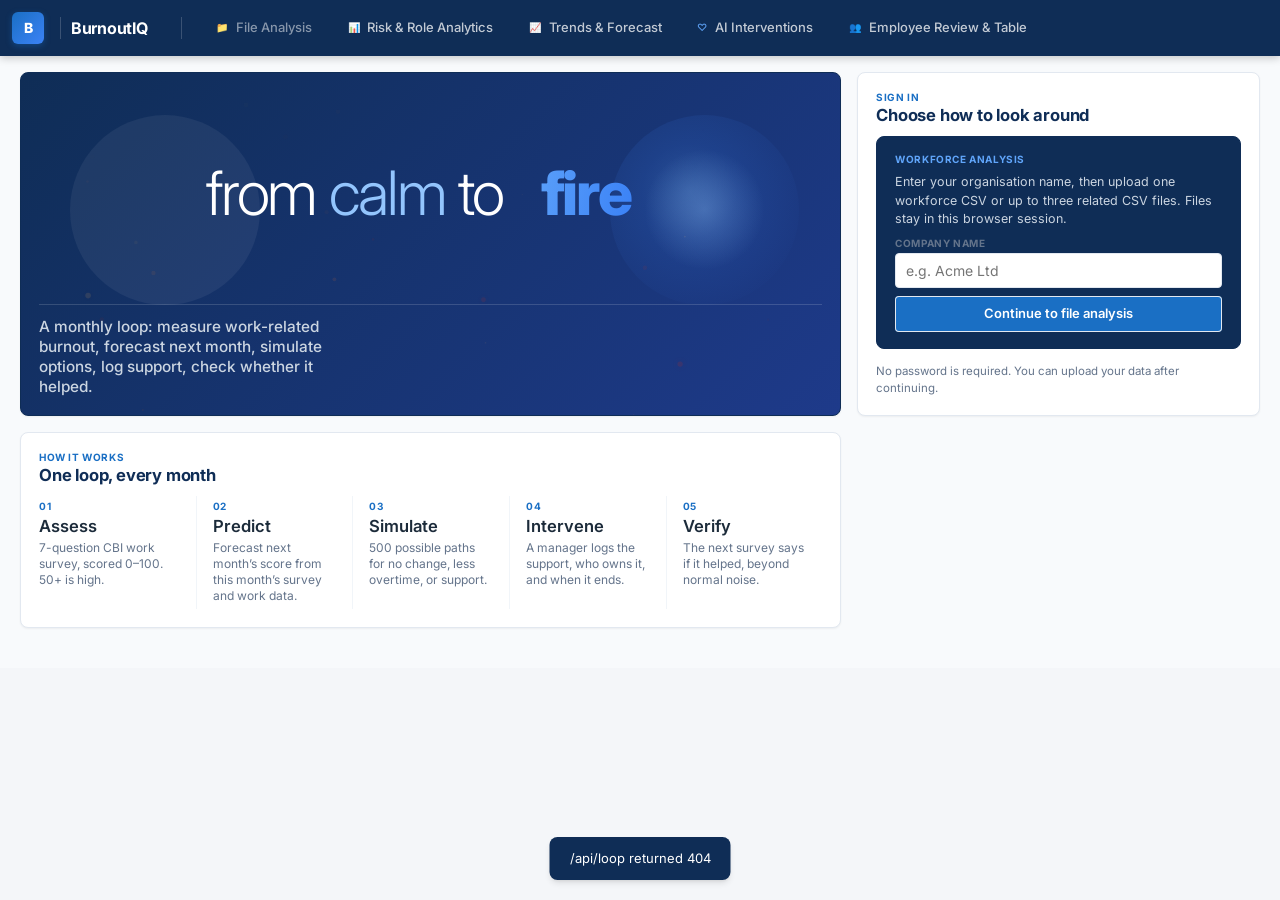
==== commit d2dc4dc5: "Enhance workforce analytics dashboard" ====
--- a/frontend/index.html
+++ b/frontend/index.html
@@ -1,4 +1,4 @@
-﻿<!doctype html>
+<!doctype html>
 <html lang="en">
 <head>
   <meta charset="utf-8">
@@ -18,31 +18,29 @@
       <a class="bar__brand" href="#/">
         <div class="ember-dot">B</div>
         <div class="dots"><i></i><i></i><i></i></div>
-        BurnoutIQ <b>loop</b>
+        BurnoutIQ
       </a>
     </div>
     <div class="bar__cell">
       <div class="dots"><i></i></div>
     </div>
     <nav class="bar__nav stepper" id="bar-nav" aria-label="Main navigation">
-      <a href="#/" data-page="assess" data-count="assess" class="is-on"><span>01</span>Assess<small></small></a>
-      <a href="#/people" data-page="people" data-count="people"><span>02/03</span>People<small></small></a>
-      <a href="#/model" data-page="model"><span>04/05</span>Model</a>
-      <a href="#/data" data-page="data" class="stepper__data"><span>&#8593;</span>Data &amp; model</a>
+      <a href="#/data" data-page="data" class="stepper__data"><span>&#128193;</span>File Analysis</a>
+      <a href="#/" data-page="assess" class="is-on"><span>&#128202;</span>Risk &amp; Role Analytics</a>
+      <a href="#/forecast" data-page="forecast"><span>&#128200;</span>Trends &amp; Forecast</a>
+      <a href="#/interventions" data-page="interventions"><span>&#9825;</span>AI Interventions</a>
+      <a href="#/people" data-page="people"><span>&#128101;</span>Employee Review &amp; Table</a>
     </nav>
     <div class="bar__cell bar__acct" id="acct" hidden></div>
     <div class="bar__cell bar__meta" id="meta" style="display:none"><span class="pulse"></span><span class="bar__metatext">connecting&#8230;</span></div>
   </header>
 
-  <!-- MONTH BAND -->
-  <div class="month" id="month">
-    <div class="month__now">
-      <small>Reporting period</small>
-      <b id="month-label">&#8212;</b>
-    </div>
-    <label class="month__pick"><span class="sr">View month</span><select id="month-select" aria-label="Month to view"></select></label>
-    <div class="month__src" id="month-src"></div>
-    <div class="month__actions" id="month-actions"></div>
+  <!-- Internal reporting-period hooks. The dashboard does not expose demo period controls. -->
+  <div id="month" hidden aria-hidden="true">
+    <span id="month-label"></span>
+    <select id="month-select" aria-label="Hidden reporting-period selector"></select>
+    <span id="month-src"></span>
+    <div id="month-actions"></div>
   </div>
 
   <div class="pages">
@@ -66,6 +64,12 @@
         <div class="tile__body" id="help"></div>
       </div>
     </section>
+
+    <!-- PAGE: AI INTERVENTIONS -->
+    <section class="page page--interventions" data-page="interventions" aria-label="AI Interventions" hidden></section>
+
+    <!-- PAGE: TRENDS & FORECAST -->
+    <section class="page page--forecast" data-page="forecast" aria-label="Trends and Forecast" hidden></section>
 
     <!-- PAGE: PEOPLE -->
     <section class="page page--people" data-page="people" aria-label="Employees" hidden>
@@ -213,6 +217,377 @@
 
     <!-- PAGE: DATA & MODEL -->
     <section class="page page--data" data-page="data" aria-label="Data and model" hidden>
+
+      <header class="enterprise-pagehead">
+        <div><p class="enterprise-pagehead__crumb">People operations / wellbeing analytics</p><h1>Workforce wellbeing overview</h1><p>Upload workforce data to assess risk across roles, working patterns, and employee groups.</p></div>
+        <div class="enterprise-pagehead__meta"><small>Reporting period</small><b>Current workforce snapshot</b><span>Internal use only</span></div>
+      </header>
+
+      <h2 class="enterprise-section-title">Company file analysis</h2>
+
+            <!-- MULTI-FILE COMPANY ANALYSIS UPLOAD TILE -->
+      <div class="tile t-company-analysis" id="company-upload-tile">
+        <div class="c-upload-header">
+          <div>
+            <h3 class="c-upload-title">Upload workforce data</h3>
+            <p class="c-upload-subtitle">Choose one CSV, or up to three related CSV files. We will use the monthly data to run the trained models.</p>
+          </div>
+          <span class="c-badge-admin">CSV upload</span>
+        </div>
+
+        <div class="enterprise-upload-grid">
+          <section class="enterprise-requirements">
+            <h4>Data requirements</h4>
+            <p>Files are processed locally for this session. Upload one workforce CSV, or add up to two related CSV files for richer breakouts.</p>
+            <p class="enterprise-requirements__label">Required for analysis</p>
+            <div class="enterprise-chips"><code>work_hours_per_week</code><code>overtime_hours</code><code>meetings_per_day</code><code>job_role</code><code>work_mode</code></div>
+            <p class="enterprise-requirements__label">Optional for additional breakdowns</p>
+            <div class="enterprise-chips"><code>employee_id</code><code>city</code><code>state</code><code>stress_level</code><code>sleep_hours</code><code>manager_support</code></div>
+          </section>
+        <div class="simple-upload" id="simple-upload">
+          <input type="file" id="company-files" accept=".csv" multiple hidden>
+          <button type="button" class="simple-upload__drop" id="company-files-button">
+            <span class="simple-upload__icon">↑</span>
+            <span><b>Choose CSV files</b><small>Drag files here or browse &middot; up to 3 files</small></span>
+          </button>
+          <div class="simple-upload__files" id="company-files-list">No files selected</div>
+          <div class="c-status-msg" id="company-upload-status"><span class="c-status-dot"></span> Choose a CSV containing monthly workforce data.</div>
+          <p class="tile__fine">A single monthly workforce CSV is enough to analyse. If you also have them, add employees.csv and interventions.csv.</p>
+          <div class="simple-upload__actions">
+            <button type="button" class="btn" id="btn-run-company-analysis" disabled>Run analysis</button>
+          </div>
+          <p class="enterprise-privacy">Files are processed locally in this browser session and are not retained by the service.</p>
+        </div>
+        </div>
+
+        <!-- File Schema Reference -->
+        <div class="c-schema-grid">
+          <div class="c-schema-card">
+            <div class="c-schema-head">
+              <span class="c-schema-icon">&#128100;</span>
+              <div>
+                <div class="c-schema-name">employees.csv</div>
+                <div class="c-schema-freq">Once, then when people join or move</div>
+              </div>
+            </div>
+            <div class="c-group-label">REQUIRED COLUMNS</div>
+            <div class="c-pill-chips c-chips-required">
+              <span class="c-chip">employee_id</span>
+              <span class="c-chip">department</span>
+            </div>
+            <div class="c-group-label" style="margin-top:8px">OPTIONAL &mdash; ENABLE BREAKDOWNS</div>
+            <div class="c-pill-chips c-chips-optional">
+              <span class="c-chip">team_id</span>
+              <span class="c-chip">role_type</span>
+              <span class="c-chip">contracted_hours_per_week</span>
+            </div>
+          </div>
+
+          <div class="c-schema-card">
+            <div class="c-schema-head">
+              <span class="c-schema-icon">&#128203;</span>
+              <div>
+                <div class="c-schema-name">monthly.csv</div>
+                <div class="c-schema-freq">Every month (or a full year at once)</div>
+              </div>
+            </div>
+            <div class="c-group-label">REQUIRED COLUMNS</div>
+            <div class="c-pill-chips c-chips-required">
+              <span class="c-chip">employee_id</span>
+              <span class="c-chip">period</span>
+              <span class="c-chip">cbi_w1</span>
+              <span class="c-chip">cbi_w2</span>
+              <span class="c-chip">cbi_w3</span>
+              <span class="c-chip">cbi_w4</span>
+              <span class="c-chip">cbi_w5</span>
+              <span class="c-chip">cbi_w6</span>
+              <span class="c-chip">cbi_w7</span>
+            </div>
+            <div class="c-group-label" style="margin-top:8px">OPTIONAL &mdash; IMPROVE FORECASTS</div>
+            <div class="c-pill-chips c-chips-optional">
+              <span class="c-chip">work_hours_per_week</span>
+              <span class="c-chip">overtime_hours</span>
+              <span class="c-chip">meetings_per_day</span>
+            </div>
+          </div>
+
+          <div class="c-schema-card">
+            <div class="c-schema-head">
+              <span class="c-schema-icon">&#128737;</span>
+              <div>
+                <div class="c-schema-name">interventions.csv</div>
+                <div class="c-schema-freq">Optional &middot; log support actions</div>
+              </div>
+            </div>
+            <div class="c-group-label">REQUIRED COLUMNS (if uploading)</div>
+            <div class="c-pill-chips c-chips-required">
+              <span class="c-chip">employee_id</span>
+              <span class="c-chip">intervention_type</span>
+              <span class="c-chip">referral_period</span>
+              <span class="c-chip">start_date</span>
+              <span class="c-chip">planned_end_date</span>
+              <span class="c-chip">completion_status</span>
+            </div>
+          </div>
+        </div>
+
+        <!-- 3-File Drop Zones -->
+        <div class="c-three-drops">
+          <div class="c-drop3-slot" id="slot-employees">
+            <div class="c-drop3-label"><span class="c-req-star">&#9733;</span> employees.csv</div>
+            <div class="c-drop3zone" id="dz-employees">
+              <input type="file" id="fi-employees" accept=".csv" style="display:none">
+              <svg width="28" height="28" viewBox="0 0 24 24" fill="none" stroke="#8b5cf6" stroke-width="1.8"><path d="M14 2H6a2 2 0 0 0-2 2v16a2 2 0 0 0 2 2h12a2 2 0 0 0 2-2V8z"/><polyline points="14 2 14 8 20 8"/><line x1="16" y1="13" x2="8" y2="13"/><line x1="16" y1="17" x2="8" y2="17"/></svg>
+              <div class="c-drop3-hint">Drop file or <u>browse</u></div>
+              <div class="c-drop3-fname" id="fn-employees"></div>
+            </div>
+            <a class="c-tpl-link" href="/templates/employees_template.csv" download>&#8595; template</a>
+          </div>
+
+          <div class="c-drop3-slot" id="slot-monthly">
+            <div class="c-drop3-label"><span class="c-req-star">&#9733;</span> monthly.csv</div>
+            <div class="c-drop3zone" id="dz-monthly">
+              <input type="file" id="fi-monthly" accept=".csv" style="display:none">
+              <svg width="28" height="28" viewBox="0 0 24 24" fill="none" stroke="#8b5cf6" stroke-width="1.8"><path d="M14 2H6a2 2 0 0 0-2 2v16a2 2 0 0 0 2 2h12a2 2 0 0 0 2-2V8z"/><polyline points="14 2 14 8 20 8"/><line x1="16" y1="13" x2="8" y2="13"/><line x1="16" y1="17" x2="8" y2="17"/></svg>
+              <div class="c-drop3-hint">Drop file or <u>browse</u></div>
+              <div class="c-drop3-fname" id="fn-monthly"></div>
+            </div>
+            <a class="c-tpl-link" href="/templates/monthly_template.csv" download>&#8595; template</a>
+          </div>
+
+          <div class="c-drop3-slot" id="slot-interventions">
+            <div class="c-drop3-label">interventions.csv <span class="c-opt-badge">optional</span></div>
+            <div class="c-drop3zone" id="dz-interventions">
+              <input type="file" id="fi-interventions" accept=".csv" style="display:none">
+              <svg width="28" height="28" viewBox="0 0 24 24" fill="none" stroke="#64748b" stroke-width="1.8"><path d="M14 2H6a2 2 0 0 0-2 2v16a2 2 0 0 0 2 2h12a2 2 0 0 0 2-2V8z"/><polyline points="14 2 14 8 20 8"/><line x1="16" y1="13" x2="8" y2="13"/><line x1="16" y1="17" x2="8" y2="17"/></svg>
+              <div class="c-drop3-hint">Drop file or <u>browse</u></div>
+              <div class="c-drop3-fname" id="fn-interventions"></div>
+            </div>
+            <a class="c-tpl-link" href="/templates/interventions_template.csv" download>&#8595; template</a>
+          </div>
+        </div>
+
+        <!-- Status + Submit -->
+        <div class="c-upload-footer legacy-upload">
+          <div class="c-status-msg" id="company-upload-status-legacy">
+            <span class="c-status-dot"></span> Select one to three CSV files to continue.
+          </div>
+        </div>
+        <div class="c-privacy-foot legacy-upload">
+          <span class="c-lock-icon">&#128274;</span> Files are processed in-memory on this server and dropped when you sign out.
+        </div>
+      </div>
+
+<!-- COMPANY ANALYSIS RESULTS DASHBOARD (UNFOLDS AFTER ANALYSIS) -->
+      <div class="tile t-company-results" id="company-analysis-results" style="display:none">
+        <!-- Top Bar -->
+        <div class="res-top-bar">
+          <div class="res-title-area">
+            <div class="res-tag">MULTI-MODEL WORKFORCE REPORT</div>
+            <h3 class="res-heading" id="res-heading">Company Workforce Risk Assessment</h3>
+            <div class="res-meta" id="res-meta">All predictions computed by trained ML pipelines</div>
+          </div>
+          <div class="res-actions">
+            <button type="button" class="btn btn--small btn--ghost" id="btn-export-scored-csv">📥 Export Scored CSV</button>
+            <button type="button" class="btn btn--small btn--ghost" id="btn-reupload">Upload Another File</button>
+          </div>
+        </div>
+
+        <nav class="res-report-nav" aria-label="Generated report sections">
+          <a href="#report-risk">Risk distribution</a>
+          <a href="#report-roles">Role comparison</a>
+          <a href="#report-workload">Workload patterns</a>
+          <a href="#report-modes">Work modes</a>
+          <a href="#report-location">Location</a>
+          <a href="#report-forecast" id="report-forecast-link" style="display:none">Forecast</a>
+          <a href="#report-actions">Recommended actions</a>
+          <a href="#report-roster">Scored roster</a>
+        </nav>
+
+        <!-- KPI Metrics Grid -->
+        <div class="res-kpi-grid">
+          <div class="res-kpi-card">
+            <div class="res-kpi-label">TOTAL WORKFORCE</div>
+            <div class="res-kpi-val" id="kpi-total-employees">0</div>
+            <div class="res-kpi-sub">Employee records scored</div>
+          </div>
+          <div class="res-kpi-card">
+            <div class="res-kpi-label">AVERAGE BURNOUT SCORE</div>
+            <div class="res-kpi-val" id="kpi-avg-score">0.00</div>
+            <div class="res-kpi-badge res-badge-low" id="kpi-score-badge">Low Risk</div>
+          </div>
+          <div class="res-kpi-card">
+            <div class="res-kpi-label">ELEVATED RISK REVIEW</div>
+            <div class="res-kpi-val" id="kpi-elevated-rate">0.0%</div>
+            <div class="res-kpi-sub" id="kpi-elevated-count">0 employees flagged</div>
+          </div>
+          <div class="res-kpi-card">
+            <div class="res-kpi-label">AVERAGE ELEVATED-RISK LIKELIHOOD</div>
+            <div class="res-kpi-val" id="kpi-ml-confidence">0.0%</div>
+            <div class="res-kpi-sub">Average model-estimated probability across scored records</div>
+          </div>
+        </div>
+
+        <div class="res-data-quality-card" id="res-data-quality-card">
+          <div><span class="res-models-chip">DATA QUALITY</span><h4>Upload coverage</h4><p>Fields found and model inputs used for this analysis.</p></div>
+          <div class="res-data-quality-fields" id="res-data-quality-fields"></div>
+        </div>
+
+        <!-- Models in Action & Benchmarks Card -->
+        <div class="res-models-card">
+          <div class="res-models-header">
+            <div class="res-models-title">
+              <span class="res-models-chip">MODEL OUTPUT</span>
+              Models and scenario analysis used in this report
+            </div>
+            <span class="res-benchmark-badge">Continuous Score Regressor + Calibrated Risk Classifier</span>
+          </div>
+          <div class="res-models-grid">
+            <div class="res-model-item">
+              <div class="res-m-name">1. Continuous Burnout Regressor</div>
+              <div class="res-m-desc">HistGradientBoostingRegressor (0–10 Continuous Scale)</div>
+              <div class="res-m-stats">
+                <span class="m-stat"><b>Test R²:</b> 0.745</span>
+                <span class="m-stat"><b>MAE:</b> 0.422</span>
+                <span class="m-stat"><b>RMSE:</b> 0.563</span>
+                <span class="m-tag m-tag--best">Recommended</span>
+              </div>
+            </div>
+            <div class="res-model-item">
+              <div class="res-m-name">2. Elevated-Risk Classifier</div>
+              <div class="res-m-desc">Calibrated Probability Classifier (≥ 3.7 threshold / 90th percentile)</div>
+              <div class="res-m-stats">
+                <span class="m-stat"><b>ROC-AUC:</b> 0.958</span>
+                <span class="m-stat"><b>PR-AUC:</b> 0.755</span>
+                <span class="m-stat"><b>Brier Score:</b> 0.048</span>
+                <span class="m-tag m-tag--calibrated">Isotonically Calibrated</span>
+              </div>
+            </div>
+            <div class="res-model-item">
+              <div class="res-m-name">3. Counterfactual Scenario Engine</div>
+              <div class="res-m-desc">Prescriptive Policy Simulator (Overtime Cap &amp; Meeting Detox)</div>
+              <div class="res-m-stats">
+                <span class="m-stat"><b>Simulation:</b> 500 stochastic paths</span>
+                <span class="m-stat"><b>Guardrails:</b> 4 Active Policies</span>
+                <span class="m-tag m-tag--action">Prescriptive</span>
+              </div>
+            </div>
+          </div>
+        </div>
+
+        <!-- Charts Grid -->
+        <div class="res-charts-grid">
+          <!-- Chart 1: Risk Tier Distribution -->
+          <div class="res-chart-card" id="report-risk">
+            <h4 class="res-chart-title">Risk Tier Distribution</h4>
+            <p class="res-chart-subtitle">Breakdown of scored records across workforce risk tiers</p>
+            <div class="res-tier-visual">
+              <div class="res-tier-donut" id="res-tier-donut" role="img" aria-label="Workforce risk-tier distribution"></div>
+              <div class="res-tier-detail">
+                <div class="res-tier-bar" id="res-tier-bar"></div>
+                <div class="res-tier-legend" id="res-tier-legend"></div>
+                <div class="res-tier-insight" id="res-tier-insight"></div>
+              </div>
+            </div>
+          </div>
+
+          <!-- Chart 2: Burnout Score & Risk by Job Role -->
+          <div class="res-chart-card" id="report-roles">
+            <h4 class="res-chart-title">Role-Based Risk Breakdown</h4>
+            <p class="res-chart-subtitle">Mean burnout score &amp; primary workload friction points by job title</p>
+            <div class="res-role-bars" id="res-role-bars"></div>
+            <div class="res-role-review" id="res-role-review"></div>
+          </div>
+
+          <!-- Chart 3: Work Hours & Overtime Escalation -->
+          <div class="res-chart-card" id="report-workload">
+            <h4 class="res-chart-title">Work Hours &amp; Overtime Escalation</h4>
+            <p class="res-chart-subtitle">Risk surge across weekly duration brackets</p>
+            <div class="res-duration-chart" id="res-duration-chart"></div>
+          </div>
+
+          <!-- Chart 4: Work Mode Dynamics -->
+          <div class="res-chart-card" id="report-modes">
+            <h4 class="res-chart-title">Work Mode Dynamics</h4>
+            <p class="res-chart-subtitle">Remote vs Hybrid vs Onsite risk comparison</p>
+            <div class="res-mode-grid" id="res-mode-grid"></div>
+          </div>
+        </div>
+
+        <!-- State / Geographic Analysis -->
+        <div class="res-chart-card" id="res-geo-card" style="display:none">
+          <span id="report-location" class="res-anchor"></span>
+          <h4 class="res-chart-title">Geographic / Location Distribution</h4>
+          <p class="res-chart-subtitle">Burnout severity across reporting regional locations</p>
+          <div class="res-role-bars" id="res-geo-grid"></div>
+        </div>
+
+        <div class="res-chart-card" id="res-forecast-card" style="display:none">
+          <span id="report-forecast" class="res-anchor"></span>
+          <h4 class="res-chart-title">Next-Month Workforce Forecast</h4>
+          <p class="res-chart-subtitle">Ridge model projection from uploaded employee-level monthly history</p>
+          <div class="res-forecast-summary" id="res-forecast-summary"></div>
+          <div class="res-forecast-points" id="res-forecast-points"></div>
+          <p class="res-forecast-note" id="res-forecast-note"></p>
+        </div>
+
+        <!-- Prescriptive AI Interventions -->
+        <div class="res-interventions-card" id="report-actions">
+          <h4 class="res-chart-title">Recommended Supportive Interventions</h4>
+          <p class="res-chart-subtitle">Simulated organizational policy guardrails with projected burnout reduction</p>
+          <div class="res-iv-grid" id="res-iv-grid"></div>
+        </div>
+
+        <!-- Detailed Employee Scoring Roster -->
+        <div class="res-table-card" id="report-roster">
+          <div class="res-table-head">
+            <div>
+              <h4 class="res-table-title">Employee Risk Scoring Roster</h4>
+              <p class="res-table-subtitle">Individual scores computed by HistGradientBoosting &amp; Calibrated Classifier</p>
+            </div>
+            <div class="res-table-controls">
+              <input type="text" id="res-table-search" placeholder="Search ID or Role..." class="res-table-input">
+              <select id="res-table-filter-band" class="res-table-select">
+                <option value="">All Risk Tiers</option>
+                <option value="Elevated">Elevated Risk (≥ 3.7)</option>
+                <option value="Moderate">Moderate (2.5–3.6)</option>
+                <option value="Low">Low Risk (&lt; 2.5)</option>
+              </select>
+              <select id="res-table-filter-mode" class="res-table-select">
+                <option value="">All Work Modes</option>
+                <option value="Remote">Remote</option>
+                <option value="Hybrid">Hybrid</option>
+                <option value="Onsite">Onsite</option>
+              </select>
+              <select id="res-table-page-size" class="res-table-select" aria-label="Rows per page">
+                <option value="25">25 rows</option>
+                <option value="50">50 rows</option>
+                <option value="100">100 rows</option>
+              </select>
+            </div>
+          </div>
+          <div class="res-table-wrap">
+            <table class="res-table" id="res-employee-table">
+              <thead>
+                <tr>
+                  <th>Employee ID</th>
+                  <th>Job Role</th>
+                  <th>Work Mode</th>
+                  <th>Weekly Hours</th>
+                  <th>Overtime</th>
+                  <th>Stress Level</th>
+                  <th>Model Burnout Score</th>
+                  <th>Elevated Probability</th>
+                  <th>Risk Tier</th>
+                </tr>
+              </thead>
+              <tbody id="res-employee-tbody"></tbody>
+            </table>
+          </div>
+          <div class="res-table-pager" id="res-table-pager"></div>
+        </div>
+      </div>
+
       <div class="tile t-hero">
         <canvas class="embers" id="embers" aria-hidden="true"></canvas>
         <div class="orb orb--calm" aria-hidden="true"></div>
@@ -226,18 +601,13 @@
       <div class="tile t-signin">
         <h2 class="tile__title"><span>sign in</span>Choose how to look around</h2>
         <div class="signin tile__body">
-          <div class="signin__opt">
-            <p class="tile__label">Demo</p>
-            <p class="note">A synthetic company of 2,289 people with surveys up to <b>November 2025</b>. You add December yourself and watch the loop check its own forecast.</p>
-            <button type="button" class="btn" data-signin="demo">Sign in to the demo</button>
-          </div>
           <form class="signin__opt" id="signin-company" autocomplete="off">
-            <p class="tile__label">Company</p>
-            <p class="note">Bring your own three CSV files. They stay in memory on this server and are dropped when you sign out.</p>
+            <p class="tile__label">Workforce analysis</p>
+            <p class="note">Enter your organisation name, then upload one workforce CSV or up to three related CSV files. Files stay in this browser session.</p>
             <label class="signin__field">Company name<input name="company" placeholder="e.g. Acme Ltd" required maxlength="60"></label>
-            <button type="submit" class="btn btn--ghost">Sign in as a company</button>
+            <button type="submit" class="btn btn--ghost">Continue to file analysis</button>
           </form>
-          <p class="tile__fine">No passwords: this is a demo sign-in that only picks which data you see.</p>
+          <p class="tile__fine">No password is required. You can upload your data after continuing.</p>
         </div>
       </div>
       <div class="tile t-loop">
@@ -312,6 +682,8 @@
         <div class="tile__body quality" id="quality"></div>
       </div>
     </section>
+
+    <section class="page page--signin" data-page="signin" aria-label="Sign in" hidden></section>
   </div>
 
   <input type="file" id="addmonth-file" accept=".csv" hidden>
--- a/frontend/styles.css
+++ b/frontend/styles.css
@@ -1,4 +1,4 @@
-﻿/* BurnoutIQ — blue & white corporate theme.
+/* BurnoutIQ — blue & white corporate theme.
    Same layout, same classes, same JS hooks — only colors changed. */
 :root {
   --paper:          #f8fafc;
@@ -81,6 +81,18 @@
 .note { margin: 0; font-size: 12.5px; color: var(--ink-2); }
 .empty { margin: 0; padding: 18px; border: 1px dashed var(--ash); border-radius: var(--radius); color: var(--ink-2); }
 
+/* A restrained, data-first state for pages that do not yet have generated results. */
+.analysis-state { grid-column: 1 / -1; display: flex; flex-direction: column; align-items: flex-start; justify-content: center; min-height: min(56vh, 460px); max-width: 760px; margin: 0 auto; padding: clamp(28px, 5vw, 56px); background: #fff; border: 1px solid var(--stone); border-radius: var(--radius); box-shadow: var(--shadow-sm); }
+.analysis-state__mark { width: 38px; height: 28px; margin-bottom: 20px; border-left: 3px solid var(--blue); border-bottom: 3px solid var(--blue); position: relative; opacity: .9; }
+.analysis-state__mark::before, .analysis-state__mark::after { content: ""; position: absolute; bottom: -3px; width: 3px; background: var(--blue); }
+.analysis-state__mark::before { left: 11px; height: 16px; }
+.analysis-state__mark::after { left: 23px; height: 24px; }
+.analysis-state__eyebrow { margin: 0 0 7px; color: var(--blue); font: 700 10px var(--text); letter-spacing: .08em; text-transform: uppercase; }
+.analysis-state h2 { margin: 0; color: var(--navy); font: 700 clamp(22px, 3vw, 32px)/1.15 var(--display); letter-spacing: -.03em; }
+.analysis-state p:not(.analysis-state__eyebrow) { max-width: 560px; margin: 12px 0 22px; color: var(--ink-2); font-size: 14px; line-height: 1.55; }
+.analysis-state .btn { grid-column: auto; }
+.page:not(.page--data):not(.page--signin) > :not(.analysis-state) { display: none !important; }
+
 /* RESPONSIVE GRID */
 @media (min-width: 1100px) and (min-height: 640px) {
   body { overflow-x: hidden; overflow-y: auto; }
@@ -98,15 +110,19 @@
   .page--people .t-seats  { grid-area: 2 / 4 / 3 / 7; }
   .page--people .t-list   { grid-area: 2 / 7 / 3 / 13; }
   .page--data { grid-template-columns: repeat(12, minmax(0, 1fr)); }
-  body.signed-out .page--data .t-hero   { grid-area: 1 / 1 / 5 / 9; }
-  body.signed-out .page--data .t-signin { grid-area: 1 / 9 / 7 / 13; }
-  body.signed-out .page--data .t-loop   { grid-area: 5 / 1 / 7 / 9; }
-  body:not(.signed-out) .page--data .t-frame  { grid-area: 1 / 1 / 3 / 13; }
-  body:not(.signed-out) .page--data .t-data   { grid-area: 3 / 1 / 6 / 5; }
-  body:not(.signed-out) .page--data .t-loaded { grid-area: 6 / 1 / 8 / 5; }
-  body:not(.signed-out) .page--data .t-check  { grid-area: 3 / 5 / 6 / 9; }
-  body:not(.signed-out) .page--data .t-quality { grid-area: 6 / 5 / 8 / 9; }
-  body:not(.signed-out) .page--data .t-report { grid-area: 3 / 9 / 8 / 13; }
+  .company-upload-banner { grid-column: 1 / 13; }
+  .t-company-analysis { grid-column: 1 / 13; }
+  .t-company-results { grid-column: 1 / 13; }
+  .page--signin { grid-template-columns: repeat(12, minmax(0, 1fr)); }
+  .page--signin .t-hero   { grid-column: 1 / 9; }
+  .page--signin .t-signin { grid-column: 9 / 13; }
+  .page--signin .t-loop   { grid-column: 1 / 9; }
+  body:not(.signed-out) .page--data .t-frame  { grid-column: 1 / 13; }
+  body:not(.signed-out) .page--data .t-data   { grid-column: 1 / 5; }
+  body:not(.signed-out) .page--data .t-loaded { grid-column: 1 / 5; }
+  body:not(.signed-out) .page--data .t-check  { grid-column: 5 / 9; }
+  body:not(.signed-out) .page--data .t-quality { grid-column: 5 / 9; }
+  body:not(.signed-out) .page--data .t-report { grid-column: 9 / 13; }
   .page--model { grid-template-columns: repeat(12, minmax(0, 1fr)); }
   .page--model .t-ring   { grid-area: 1 / 1 / 7 / 5; }
   .page--model .t-fchart { grid-area: 1 / 5 / 4 / 13; }
@@ -589,9 +605,9 @@
 .bar__acct[hidden] { display: none; }
 .acct__who { display: flex; flex-direction: column; font: 600 12px var(--text); line-height: 1.15; color: #fff; }
 .acct__who small { font: 700 9px var(--text); text-transform: uppercase; letter-spacing: .08em; color: #60a5fa; }
-body.is-locked .bar__nav a:not(.stepper__data) { pointer-events: none; opacity: .3; }
-body.signed-out .page--data > .tile:not(.t-hero):not(.t-signin):not(.t-loop) { display: none; }
-body:not(.signed-out) .page--data .t-signin, body:not(.signed-out) .page--data .t-loop { display: none; }
+/* Navigation stays available before analysis. Pages explain their data status in place. */
+/* The report is populated only by the trained-model upload request. */
+.page--data > .tile:not(.t-company-analysis):not(.t-company-results) { display: none; }
 .bar__acct .btn { background: rgba(255,255,255,.1); color: #fff; border: 1px solid rgba(255,255,255,.2); box-shadow: none; cursor: pointer; border-radius: 18px; padding: 5px 14px; font-size: 12px; }
 .bar__acct .btn:hover { background: rgba(255,255,255,.2); }
 .loopsteps { display: grid; grid-template-columns: repeat(5, minmax(0, 1fr)); gap: 0; margin: 0; padding: 0; list-style: none; }
@@ -686,3 +702,1191 @@
 .toast { position: fixed; left: 50%; bottom: 20px; transform: translate(-50%, 200%); visibility: hidden; padding: 12px 20px; border-radius: var(--radius); background: var(--navy); color: #fff; font-size: 13px; transition: transform .35s, visibility .35s; z-index: 30; max-width: calc(100vw - 32px); box-shadow: var(--shadow-md); }
 .toast.is-on { transform: translate(-50%, 0); visibility: visible; }
 @media (prefers-reduced-motion: reduce) { *, *::before, *::after { animation: none !important; transition: none !important; } .adding { transition: none; } .mcell.is-new i { background-size: 100% 100%, auto; } }
+
+/* ══════════════════════════════════════════════════════════════════════════════
+   COMPANY FILE ANALYSIS & INGESTION (DATA & MODEL)
+   ══════════════════════════════════════════════════════════════════════════════ */
+.company-upload-banner {
+  display: flex;
+  align-items: center;
+  justify-content: space-between;
+  padding: 4px 2px;
+}
+.company-banner-tag {
+  font: 800 12px/1 var(--display);
+  letter-spacing: .08em;
+  text-transform: uppercase;
+  color: #1e3a8a;
+}
+
+.t-company-analysis {
+  padding: 0;
+  border: 1px solid var(--stone);
+  border-radius: var(--radius);
+  background: #ffffff;
+  box-shadow: 0 1px 4px rgba(0,0,0,.06);
+  overflow: hidden;
+}
+
+/* Simple upload: matches the dashboard's existing blue, editorial UI. */
+.t-company-analysis { background: var(--paper-2); border-color: var(--stone); padding: var(--pad); gap: 16px; }
+.t-company-analysis .c-schema-grid, .t-company-analysis .c-three-drops, .t-company-analysis .legacy-upload { display: none; }
+.c-upload-title { color: var(--navy); }
+.c-upload-subtitle { color: var(--ink-2); }
+.c-badge-admin { color: var(--blue); border-color: var(--warm); }
+.simple-upload { display: flex; flex-direction: column; gap: 10px; max-width: 720px; }
+.simple-upload__drop { display: flex; align-items: center; justify-content: center; gap: 12px; min-height: 112px; padding: 18px; border: 1px dashed var(--blue); border-radius: var(--radius); background: rgba(59,130,246,.04); color: var(--ink); cursor: pointer; text-align: left; }
+.simple-upload__drop:hover, .simple-upload.is-dragover .simple-upload__drop { background: rgba(59,130,246,.1); }
+.simple-upload__drop b, .simple-upload__drop small { display: block; }
+.simple-upload__drop small { margin-top: 3px; color: var(--ink-2); }
+.simple-upload__icon { display: grid; place-items: center; width: 34px; height: 34px; border-radius: 50%; background: var(--blue); color: #fff; font-size: 20px; font-weight: 700; }
+.simple-upload__files { display: flex; flex-wrap: wrap; gap: 7px; color: var(--ink-2); font-size: 12px; }
+.simple-upload__files span { padding: 5px 8px; border: 1px solid var(--stone); border-radius: 4px; background: #fff; color: var(--ink); }
+.simple-upload__files small { color: var(--ink-2); }
+.simple-upload__actions { display: flex; justify-content: flex-start; }
+
+.c-upload-header {
+  display: flex;
+  align-items: center;
+  justify-content: space-between;
+  padding: 18px 24px 16px;
+  border-bottom: 1px solid #f1f5f9;
+  background: #ffffff;
+}
+.c-upload-title {
+  margin: 0 0 4px;
+  font: 700 16px/1.2 var(--display);
+  color: var(--navy);
+  letter-spacing: -.2px;
+}
+.c-upload-subtitle {
+  margin: 0;
+  font-size: 12.5px;
+  color: var(--ink-2);
+}
+.c-badge-admin {
+  display: inline-flex;
+  align-items: center;
+  padding: 6px 14px;
+  border: 1px solid #bfdbfe;
+  border-radius: 6px;
+  background: #eff6ff;
+  color: #1d4ed8;
+  font: 600 12px/1 var(--text);
+  letter-spacing: -.1px;
+}
+
+.c-upload-body {
+  display: grid;
+  grid-template-columns: 1fr 1fr;
+  gap: 32px;
+  padding: 24px;
+}
+@media (max-width: 900px) {
+  .c-upload-body { grid-template-columns: 1fr; gap: 24px; }
+}
+
+/* Left Column: Requirements */
+.c-requirements-col {
+  display: flex;
+  flex-direction: column;
+  gap: 14px;
+}
+.c-req-title {
+  margin: 0;
+  font: 700 14.5px/1.2 var(--display);
+  color: var(--ink);
+}
+.c-req-desc {
+  margin: 0;
+  font-size: 12px;
+  line-height: 1.5;
+  color: var(--ink-2);
+}
+.c-req-group {
+  display: flex;
+  flex-direction: column;
+  gap: 6px;
+}
+.c-group-label {
+  font: 700 10.5px/1 var(--text);
+  letter-spacing: .06em;
+  text-transform: uppercase;
+  color: #64748b;
+}
+.c-pill-chips {
+  display: flex;
+  flex-wrap: wrap;
+  gap: 6px;
+}
+.c-chip {
+  display: inline-flex;
+  align-items: center;
+  padding: 3px 8px;
+  border-radius: 4px;
+  font: 500 11px/1.4 ui-monospace, SFMono-Regular, Menlo, Monaco, Consolas, monospace;
+}
+.c-chips-required .c-chip {
+  background: #e0f2fe;
+  color: #0369a1;
+  border: 1px solid #bae6fd;
+}
+.c-chips-optional .c-chip {
+  background: #f8fafc;
+  color: #475569;
+  border: 1px solid #e2e8f0;
+}
+.c-tpl-actions {
+  display: flex;
+  flex-wrap: wrap;
+  gap: 10px;
+  margin-top: 6px;
+}
+.c-btn-link {
+  display: inline-flex;
+  align-items: center;
+  gap: 6px;
+  padding: 6px 12px;
+  border: 1px solid #cbd5e1;
+  border-radius: 6px;
+  background: #ffffff;
+  color: #1e293b;
+  font: 500 12px/1 var(--text);
+  cursor: pointer;
+  text-decoration: none;
+  transition: all .15s ease;
+}
+.c-btn-link:hover {
+  background: #f1f5f9;
+  border-color: #94a3b8;
+  color: var(--navy);
+}
+
+/* Right Column: Dropzone & Upload */
+.c-dropzone-col {
+  display: flex;
+  flex-direction: column;
+  gap: 12px;
+}
+.c-dropzone {
+  display: flex;
+  flex-direction: column;
+  align-items: center;
+  justify-content: center;
+  min-height: 160px;
+  padding: 24px;
+  border: 2px dashed #94a3b8;
+  border-radius: 6px;
+  background: #f8fafc;
+  cursor: pointer;
+  transition: all .2s ease;
+  text-align: center;
+}
+.c-dropzone:hover, .c-dropzone.is-dragover {
+  border-color: #2563eb;
+  background: #f0f7ff;
+}
+.c-drop-icon {
+  margin-bottom: 8px;
+  display: flex;
+  align-items: center;
+  justify-content: center;
+}
+.c-drop-title {
+  font: 700 14px/1.3 var(--display);
+  color: #1e293b;
+  margin-bottom: 3px;
+}
+.c-drop-subtitle {
+  font-size: 12px;
+  color: #64748b;
+}
+.c-file-preview {
+  display: inline-flex;
+  align-items: center;
+  gap: 8px;
+  margin-top: 10px;
+  padding: 6px 14px;
+  background: #ffffff;
+  border: 1px solid #93c5fd;
+  border-radius: 6px;
+  box-shadow: 0 1px 3px rgba(37,99,235,.1);
+}
+.c-file-name {
+  font: 600 12.5px/1 var(--text);
+  color: #1d4ed8;
+}
+.c-file-size {
+  font-size: 11.5px;
+  color: #64748b;
+}
+.c-file-remove {
+  border: 0;
+  background: transparent;
+  color: #94a3b8;
+  font-size: 16px;
+  line-height: 1;
+  cursor: pointer;
+  padding: 0 2px;
+}
+.c-file-remove:hover { color: #dc2626; }
+
+.c-status-row {
+  display: flex;
+  align-items: center;
+}
+.c-status-msg {
+  font-size: 12px;
+  color: #64748b;
+  display: flex;
+  align-items: center;
+  gap: 6px;
+}
+.c-status-msg.is-ready {
+  color: #059669;
+  font-weight: 600;
+}
+.c-status-msg.is-error {
+  color: #dc2626;
+  font-weight: 600;
+}
+.c-status-dot {
+  width: 6px;
+  height: 6px;
+  border-radius: 50%;
+  background: #94a3b8;
+  display: inline-block;
+}
+.is-ready .c-status-dot { background: #10b981; box-shadow: 0 0 6px rgba(16,185,129,.5); }
+.is-error .c-status-dot { background: #ef4444; }
+
+.c-btn-analyse {
+  width: 100%;
+  height: 42px;
+  border: 0;
+  border-radius: 6px;
+  background: #94a3b8;
+  color: #ffffff;
+  font: 600 13.5px/1 var(--text);
+  cursor: not-allowed;
+  transition: all .2s ease;
+  display: flex;
+  align-items: center;
+  justify-content: center;
+  gap: 8px;
+}
+.c-btn-analyse:not(:disabled) {
+  background: linear-gradient(135deg, #1a6fc4, #2563eb);
+  cursor: pointer;
+  box-shadow: 0 3px 8px rgba(37,99,235,.25);
+}
+.c-btn-analyse:not(:disabled):hover {
+  background: linear-gradient(135deg, #15589c, #1d4ed8);
+  box-shadow: 0 4px 12px rgba(37,99,235,.35);
+  transform: translateY(-1px);
+}
+.c-privacy-foot {
+  display: flex;
+  align-items: center;
+  justify-content: center;
+  gap: 6px;
+  font-size: 11.5px;
+  color: #64748b;
+  margin-top: 2px;
+}
+
+/* ══════════════════════════════════════════════════════════════════════════════
+   ANALYSIS RESULTS DASHBOARD
+   ══════════════════════════════════════════════════════════════════════════════ */
+.t-company-results {
+  display: flex;
+  flex-direction: column;
+  gap: 20px;
+  padding: 24px;
+  background: #ffffff;
+  border: 1px solid var(--stone);
+  border-radius: var(--radius);
+  box-shadow: 0 2px 10px rgba(0,0,0,.06);
+}
+.res-top-bar {
+  display: flex;
+  align-items: center;
+  justify-content: space-between;
+  flex-wrap: wrap;
+  gap: 12px;
+  padding-bottom: 16px;
+  border-bottom: 1px solid #f1f5f9;
+}
+.res-tag {
+  font: 800 10.5px/1 var(--display);
+  letter-spacing: .08em;
+  text-transform: uppercase;
+  color: var(--blue);
+  margin-bottom: 4px;
+}
+.res-heading {
+  margin: 0 0 2px;
+  font: 700 20px/1.2 var(--display);
+  color: var(--navy);
+}
+.res-meta {
+  font-size: 12px;
+  color: var(--ink-2);
+}
+.res-actions {
+  display: flex;
+  gap: 8px;
+}
+
+/* KPI Cards */
+.res-kpi-grid {
+  display: grid;
+  grid-template-columns: repeat(auto-fit, minmax(200px, 1fr));
+  gap: 14px;
+}
+.res-kpi-card {
+  padding: 16px;
+  border: 1px solid var(--stone);
+  border-radius: 8px;
+  background: #f8fafc;
+  display: flex;
+  flex-direction: column;
+  gap: 4px;
+}
+.res-kpi-label {
+  font: 700 10.5px/1 var(--text);
+  letter-spacing: .06em;
+  text-transform: uppercase;
+  color: var(--ink-2);
+}
+.res-kpi-val {
+  font: 800 28px/1 var(--display);
+  letter-spacing: -.5px;
+  color: var(--navy);
+  margin: 4px 0 2px;
+}
+.res-kpi-sub {
+  font-size: 11.5px;
+  color: var(--ink-2);
+}
+.res-kpi-badge {
+  display: inline-flex;
+  align-items: center;
+  align-self: flex-start;
+  padding: 2px 8px;
+  border-radius: 12px;
+  font: 600 11px/1.3 var(--text);
+}
+.res-badge-low { background: #dcfce7; color: #15803d; }
+.res-badge-mod { background: #fef3c7; color: #b45309; }
+.res-badge-elev { background: #fee2e2; color: #b91c1c; }
+
+/* Multi-Model Pipeline Card */
+.res-models-card {
+  padding: 18px;
+  border: 1px solid #bfdbfe;
+  border-radius: 8px;
+  background: linear-gradient(180deg, #eff6ff 0%, #ffffff 100%);
+  display: flex;
+  flex-direction: column;
+  gap: 14px;
+}
+.res-models-header {
+  display: flex;
+  align-items: center;
+  justify-content: space-between;
+  flex-wrap: wrap;
+  gap: 10px;
+}
+.res-models-title {
+  font: 700 14.5px/1.2 var(--display);
+  color: #1e3a8a;
+  display: flex;
+  align-items: center;
+  gap: 8px;
+}
+.res-models-chip {
+  padding: 2px 6px;
+  border-radius: 4px;
+  background: #2563eb;
+  color: #fff;
+  font: 700 9.5px/1 var(--display);
+  letter-spacing: .06em;
+}
+.res-benchmark-badge {
+  font-size: 11.5px;
+  color: #1d4ed8;
+  font-weight: 500;
+}
+.res-models-grid {
+  display: grid;
+  grid-template-columns: repeat(auto-fit, minmax(280px, 1fr));
+  gap: 12px;
+}
+.res-model-item {
+  padding: 14px;
+  border: 1px solid #e2e8f0;
+  border-radius: 6px;
+  background: #ffffff;
+  display: flex;
+  flex-direction: column;
+  gap: 6px;
+}
+.res-m-name {
+  font: 700 13px/1.2 var(--display);
+  color: var(--navy);
+}
+.res-m-desc {
+  font-size: 11.5px;
+  color: var(--ink-2);
+}
+.res-m-stats {
+  display: flex;
+  flex-wrap: wrap;
+  align-items: center;
+  gap: 8px;
+  margin-top: 4px;
+  font-size: 11px;
+  color: var(--ink);
+}
+.m-tag {
+  padding: 2px 6px;
+  border-radius: 4px;
+  font: 600 10px/1.2 var(--text);
+}
+.m-tag--best { background: #dcfce7; color: #166534; }
+.m-tag--calibrated { background: #e0f2fe; color: #075985; }
+.m-tag--action { background: #fef3c7; color: #92400e; }
+
+/* Charts Grid */
+.res-charts-grid {
+  display: grid;
+  grid-template-columns: repeat(2, 1fr);
+  gap: 16px;
+}
+@media (max-width: 900px) {
+  .res-charts-grid { grid-template-columns: 1fr; }
+}
+.res-chart-card {
+  padding: 18px;
+  border: 1px solid var(--stone);
+  border-radius: 8px;
+  background: #ffffff;
+  display: flex;
+  flex-direction: column;
+  gap: 12px;
+}
+.res-chart-title {
+  font: 700 14px/1.2 var(--display);
+  color: var(--navy);
+  margin: 0;
+}
+.res-chart-subtitle {
+  font-size: 11.5px;
+  color: var(--ink-2);
+  margin-top: -8px;
+}
+
+/* Tier Bar */
+.res-tier-bar {
+  display: flex;
+  height: 28px;
+  border-radius: 6px;
+  overflow: hidden;
+  background: #f1f5f9;
+  box-shadow: inset 0 1px 2px rgba(0,0,0,.08);
+}
+.res-tier-seg {
+  height: 100%;
+  display: flex;
+  align-items: center;
+  justify-content: center;
+  font: 700 11px/1 var(--text);
+  color: #fff;
+  transition: width .5s ease;
+}
+.res-tier-seg--low { background: #10b981; }
+.res-tier-seg--mod { background: #f59e0b; }
+.res-tier-seg--elev { background: #ef4444; }
+.res-tier-visual { display: grid; grid-template-columns: 126px minmax(0, 1fr); align-items: center; gap: 18px; min-height: 166px; }
+.res-tier-donut { display: grid; width: 116px; height: 116px; place-items: center; border-radius: 50%; box-shadow: 0 8px 16px rgba(20,55,91,.12); transition: transform .2s ease; }.res-tier-donut:hover { transform: rotate(8deg) scale(1.03); }
+.res-tier-donut > div { display: grid; width: 76px; height: 76px; place-items: center; align-content: center; border-radius: 50%; background: #fff; box-shadow: inset 0 0 0 1px #e2eaf1; text-align: center; }.res-tier-donut b { color: #123966; font: 700 18px/1 var(--display); }.res-tier-donut span { margin-top: 4px; color: #718397; font-size: 9px; }
+.res-tier-detail { display: grid; gap: 12px; }.res-tier-detail .res-tier-legend { margin-top: 0; gap: 9px; }.res-tier-insight { display: grid; grid-template-columns: auto auto 1fr; align-items: baseline; gap: 6px; padding: 8px 10px; border-left: 3px solid #1a6fc4; border-radius: 3px; background: #f4f8fc; }.res-tier-insight span { color: #6d8196; font-size: 10px; font-weight: 700; letter-spacing: .04em; text-transform: uppercase; }.res-tier-insight b { color: #173e6d; font-size: 13px; }.res-tier-insight small { color: #72859a; font-size: 10px; }
+.res-table-pager { display: flex; align-items: center; justify-content: flex-end; gap: 12px; padding: 12px 0 0; color: #6f8295; font-size: 12px; }.res-pager-actions { display: flex; align-items: center; gap: 5px; }.res-table-pager .btn.is-current { border-color: #1a6fc4; background: #1a6fc4; color: #fff; pointer-events: none; }.res-pager-gap { padding: 0 2px; color: #8392a1; }
+@media (max-width: 560px) { .res-tier-visual { grid-template-columns: 1fr; justify-items: center; }.res-tier-detail { width: 100%; } }
+.res-tier-legend {
+  display: flex;
+  flex-wrap: wrap;
+  gap: 16px;
+  font-size: 11.5px;
+}
+.res-leg-item {
+  display: flex;
+  align-items: center;
+  gap: 6px;
+}
+.res-leg-dot {
+  width: 10px;
+  height: 10px;
+  border-radius: 3px;
+}
+
+/* Role Bars */
+.res-role-bars {
+  display: flex;
+  flex-direction: column;
+  gap: 10px;
+}
+.res-role-row {
+  display: flex;
+  flex-direction: column;
+  gap: 4px;
+}
+.res-role-meta {
+  display: flex;
+  align-items: center;
+  justify-content: space-between;
+  font-size: 12px;
+}
+.res-role-name { font-weight: 600; color: var(--navy); }
+.res-role-score-val { font-weight: 700; color: #1e293b; }
+.res-role-meter {
+  height: 12px;
+  border-radius: 6px;
+  background: #f1f5f9;
+  overflow: hidden;
+  position: relative;
+}
+.res-role-fill {
+  height: 100%;
+  border-radius: 6px;
+  transition: width .5s ease;
+}
+.res-role-drivers {
+  display: flex;
+  flex-wrap: wrap;
+  gap: 4px;
+  margin-top: 2px;
+}
+.res-driver-badge {
+  font-size: 10px;
+  padding: 1px 6px;
+  border-radius: 4px;
+  background: #fee2e2;
+  color: #991b1b;
+}
+
+/* Duration Escalation */
+.res-duration-chart {
+  display: flex;
+  flex-direction: column;
+  gap: 8px;
+}
+.res-dur-row {
+  display: grid;
+  grid-template-columns: 140px 1fr 60px;
+  align-items: center;
+  gap: 10px;
+  font-size: 11.5px;
+}
+.res-dur-label { color: var(--ink-2); font-weight: 500; }
+.res-dur-bar-wrap { height: 10px; background: #f1f5f9; border-radius: 5px; overflow: hidden; }
+.res-dur-fill { height: 100%; background: #3b82f6; border-radius: 5px; }
+
+/* Mode Grid */
+.res-mode-grid {
+  display: grid;
+  grid-template-columns: repeat(3, 1fr);
+  gap: 10px;
+}
+.res-mode-card {
+  padding: 12px;
+  border: 1px solid var(--stone);
+  border-radius: 6px;
+  background: #f8fafc;
+  display: flex;
+  flex-direction: column;
+  gap: 4px;
+  text-align: center;
+}
+.res-mode-title { font: 700 12px/1 var(--display); color: var(--navy); }
+.res-mode-score { font: 800 20px/1 var(--display); color: #1e293b; margin: 4px 0; }
+.res-mode-sub { font-size: 10.5px; color: var(--ink-2); }
+
+/* Interventions */
+.res-interventions-card {
+  padding: 18px;
+  border: 1px solid var(--stone);
+  border-radius: 8px;
+  background: #ffffff;
+  display: flex;
+  flex-direction: column;
+  gap: 12px;
+}
+.res-iv-grid {
+  display: grid;
+  grid-template-columns: repeat(auto-fit, minmax(240px, 1fr));
+  gap: 12px;
+}
+.res-iv-item {
+  padding: 14px;
+  border: 1px solid #e2e8f0;
+  border-radius: 6px;
+  background: #f8fafc;
+  display: flex;
+  flex-direction: column;
+  gap: 6px;
+}
+.res-iv-head {
+  display: flex;
+  align-items: center;
+  justify-content: space-between;
+  gap: 6px;
+}
+.res-iv-title { font: 700 12.5px/1.2 var(--display); color: var(--navy); }
+.res-iv-badge { font-size: 10px; font-weight: 600; padding: 2px 6px; border-radius: 4px; background: #e0f2fe; color: #0369a1; }
+.res-iv-desc { font-size: 11.5px; color: var(--ink-2); line-height: 1.4; }
+.res-iv-impact { font-size: 11px; font-weight: 600; color: #059669; }
+
+/* Employee Table */
+.res-table-card {
+  padding: 18px;
+  border: 1px solid var(--stone);
+  border-radius: 8px;
+  background: #ffffff;
+  display: flex;
+  flex-direction: column;
+  gap: 14px;
+}
+.res-table-head {
+  display: flex;
+  align-items: center;
+  justify-content: space-between;
+  flex-wrap: wrap;
+  gap: 12px;
+}
+.res-table-title { margin: 0; font: 700 15px/1.2 var(--display); color: var(--navy); }
+.res-table-subtitle { margin: 2px 0 0; font-size: 12px; color: var(--ink-2); }
+.res-table-controls { display: flex; gap: 8px; flex-wrap: wrap; }
+.res-table-input {
+  height: 32px;
+  padding: 0 10px;
+  border: 1px solid #cbd5e1;
+  border-radius: 6px;
+  font-size: 12px;
+  outline: none;
+}
+.res-table-input:focus { border-color: #2563eb; }
+.res-table-select {
+  height: 32px;
+  padding: 0 8px;
+  border: 1px solid #cbd5e1;
+  border-radius: 6px;
+  font-size: 12px;
+  background: #fff;
+  outline: none;
+}
+.res-table-wrap {
+  width: 100%;
+  overflow-x: auto;
+  border: 1px solid #e2e8f0;
+  border-radius: 6px;
+}
+.res-table {
+  width: 100%;
+  border-collapse: collapse;
+  font-size: 12px;
+  text-align: left;
+}
+.res-table th {
+  padding: 10px 14px;
+  background: #f8fafc;
+  font-weight: 700;
+  font-size: 11px;
+  text-transform: uppercase;
+  letter-spacing: .05em;
+  color: #64748b;
+  border-bottom: 1px solid #e2e8f0;
+  white-space: nowrap;
+}
+.res-table td {
+  padding: 10px 14px;
+  border-bottom: 1px solid #f1f5f9;
+  color: #1e293b;
+  white-space: nowrap;
+}
+.res-table tr:hover td { background: #f8fafc; }
+.res-badge {
+  display: inline-flex;
+  align-items: center;
+  padding: 2px 8px;
+  border-radius: 4px;
+  font-weight: 600;
+  font-size: 11px;
+}
+.res-badge--elevated { background: #fee2e2; color: #991b1b; }
+.res-badge--moderate { background: #fef3c7; color: #92400e; }
+.res-badge--low { background: #dcfce7; color: #166534; }
+.res-table-pager {
+  display: flex;
+  align-items: center;
+  justify-content: flex-end;
+  gap: 8px;
+  font-size: 12px;
+  color: var(--ink-2);
+}
+
+
+/* ═══════════════════════════════════════════════════════════════════════════════
+   3-FILE COMPANY UPLOAD TILE (employees + monthly + interventions)
+═══════════════════════════════════════════════════════════════════════════════ */
+
+/* Tile wrapper */
+.t-company-analysis {
+  background: var(--glass, #1a1f2e);
+  border: 1px solid rgba(255,255,255,.07);
+  border-radius: 14px;
+  padding: 28px 32px;
+  display: flex;
+  flex-direction: column;
+  gap: 24px;
+}
+
+/* Header row */
+.c-upload-header {
+  display: flex;
+  align-items: flex-start;
+  justify-content: space-between;
+  gap: 16px;
+  flex-wrap: wrap;
+}
+.c-upload-title {
+  font-size: 1.2rem;
+  font-weight: 700;
+  color: var(--ink, #f1f5f9);
+  margin: 0 0 4px;
+}
+.c-upload-subtitle {
+  font-size: .82rem;
+  color: var(--ink-2, #94a3b8);
+  margin: 0;
+}
+.c-badge-admin {
+  font-size: 10px;
+  font-weight: 700;
+  letter-spacing: .08em;
+  text-transform: uppercase;
+  color: #a78bfa;
+  border: 1px solid rgba(167,139,250,.35);
+  border-radius: 6px;
+  padding: 3px 10px;
+  white-space: nowrap;
+  flex-shrink: 0;
+}
+
+/* 3-column schema grid */
+.c-schema-grid {
+  display: grid;
+  grid-template-columns: repeat(auto-fit, minmax(210px, 1fr));
+  gap: 14px;
+}
+.c-schema-card {
+  background: rgba(255,255,255,.04);
+  border: 1px solid rgba(255,255,255,.08);
+  border-radius: 10px;
+  padding: 14px 16px;
+  display: flex;
+  flex-direction: column;
+  gap: 8px;
+}
+.c-schema-head {
+  display: flex;
+  align-items: center;
+  gap: 10px;
+  margin-bottom: 4px;
+}
+.c-schema-icon { font-size: 1.3rem; }
+.c-schema-name {
+  font-size: .82rem;
+  font-weight: 700;
+  color: var(--ink, #f1f5f9);
+}
+.c-schema-freq {
+  font-size: .72rem;
+  color: var(--ink-2, #94a3b8);
+}
+.c-group-label {
+  font-size: 9px;
+  font-weight: 700;
+  letter-spacing: .1em;
+  text-transform: uppercase;
+  color: #64748b;
+}
+.c-pill-chips { display: flex; flex-wrap: wrap; gap: 5px; }
+.c-chip {
+  font-size: 10px;
+  font-weight: 600;
+  padding: 2px 8px;
+  border-radius: 4px;
+  font-family: monospace;
+}
+.c-chips-required .c-chip {
+  background: rgba(139,92,246,.18);
+  color: #a78bfa;
+  border: 1px solid rgba(139,92,246,.3);
+}
+.c-chips-optional .c-chip {
+  background: rgba(100,116,139,.12);
+  color: #94a3b8;
+  border: 1px solid rgba(100,116,139,.2);
+}
+
+/* 3-Drop Zones Row */
+.c-three-drops {
+  display: grid;
+  grid-template-columns: 1fr 1fr 1fr;
+  gap: 14px;
+}
+@media (max-width: 700px) { .c-three-drops { grid-template-columns: 1fr; } }
+
+.c-drop3-slot {
+  display: flex;
+  flex-direction: column;
+  gap: 6px;
+}
+.c-drop3-label {
+  font-size: .78rem;
+  font-weight: 700;
+  color: var(--ink, #f1f5f9);
+  display: flex;
+  align-items: center;
+  gap: 6px;
+}
+.c-req-star { color: #f59e0b; font-size: .7rem; }
+.c-opt-badge {
+  font-size: 9px;
+  font-weight: 700;
+  letter-spacing: .06em;
+  text-transform: uppercase;
+  color: #64748b;
+  border: 1px solid #334155;
+  border-radius: 4px;
+  padding: 1px 6px;
+}
+
+.c-drop3zone {
+  border: 2px dashed rgba(139,92,246,.35);
+  border-radius: 10px;
+  background: rgba(139,92,246,.04);
+  min-height: 100px;
+  display: flex;
+  flex-direction: column;
+  align-items: center;
+  justify-content: center;
+  gap: 6px;
+  padding: 14px 10px;
+  cursor: pointer;
+  transition: border-color .18s, background .18s;
+}
+.c-drop3zone:hover,
+.c-drop3zone.is-dragover {
+  border-color: #8b5cf6;
+  background: rgba(139,92,246,.10);
+}
+.c-drop3zone.is-ready {
+  border-color: #10b981;
+  border-style: solid;
+  background: rgba(16,185,129,.06);
+}
+.c-drop3-hint {
+  font-size: .72rem;
+  color: var(--ink-2, #94a3b8);
+  text-align: center;
+}
+.c-drop3-fname {
+  font-size: .68rem;
+  color: #10b981;
+  font-weight: 600;
+  text-align: center;
+  word-break: break-all;
+}
+.c-drop3-slot.has-file .c-drop3zone {
+  border-color: #10b981;
+  border-style: solid;
+  background: rgba(16,185,129,.06);
+}
+.c-tpl-link {
+  font-size: .72rem;
+  color: #8b5cf6;
+  text-decoration: none;
+  align-self: flex-start;
+  transition: color .15s;
+}
+.c-tpl-link:hover { color: #a78bfa; text-decoration: underline; }
+
+/* Footer status + button */
+.c-upload-footer {
+  display: flex;
+  align-items: center;
+  gap: 16px;
+  flex-wrap: wrap;
+}
+.c-status-msg {
+  display: flex;
+  align-items: center;
+  gap: 8px;
+  font-size: .78rem;
+  color: var(--ink-2, #94a3b8);
+  flex: 1;
+  min-width: 0;
+}
+.c-status-dot {
+  width: 7px;
+  height: 7px;
+  border-radius: 50%;
+  background: #334155;
+  flex-shrink: 0;
+  display: inline-block;
+}
+.c-status-msg.is-ready .c-status-dot { background: #10b981; }
+.c-status-msg.is-error .c-status-dot { background: #ef4444; }
+.c-status-msg.is-error { color: #ef4444; }
+.c-btn-analyse {
+  padding: 10px 24px;
+  border-radius: 8px;
+  border: none;
+  background: linear-gradient(135deg, #8b5cf6 0%, #6366f1 100%);
+  color: #fff;
+  font-size: .85rem;
+  font-weight: 700;
+  cursor: pointer;
+  transition: opacity .18s, transform .12s;
+  white-space: nowrap;
+  flex-shrink: 0;
+}
+.c-btn-analyse:disabled { opacity: .4; cursor: not-allowed; }
+.c-btn-analyse:not(:disabled):hover { opacity: .9; transform: translateY(-1px); }
+.c-privacy-foot {
+  font-size: .7rem;
+  color: #475569;
+  display: flex;
+  align-items: center;
+  gap: 5px;
+}
+.c-lock-icon { font-size: .82rem; }
+
+/* Spinner inside button */
+.spin {
+  display: inline-block;
+  width: 12px; height: 12px;
+  border: 2px solid rgba(255,255,255,.3);
+  border-top-color: #fff;
+  border-radius: 50%;
+  animation: spin-anim .6s linear infinite;
+  vertical-align: middle;
+  margin-right: 4px;
+}
+@keyframes spin-anim { to { transform: rotate(360deg); } }
+
+/* ─── Workforce analytics workspace: restrained enterprise interface ─────── */
+.page--data { background: #f4f7fb; gap: 16px; }
+.enterprise-pagehead { grid-column: 1 / -1; display: flex; align-items: center; justify-content: space-between; gap: 24px; padding: 20px; background: #fff; border: 1px solid #d8e0ea; border-radius: 5px; box-shadow: 0 1px 2px rgba(15,45,86,.06); }
+.enterprise-pagehead__crumb { margin: 0 0 6px; color: #2b5f9d; font-size: 12px; }
+.enterprise-pagehead h1 { margin: 0; color: #0f2d56; font: 700 22px/1.2 var(--display); letter-spacing: -.02em; text-transform: none; }
+.enterprise-pagehead > div > p:last-child { margin: 6px 0 0; color: #526b86; font-size: 14px; }
+.enterprise-pagehead__meta { display: grid; gap: 3px; text-align: right; white-space: nowrap; }
+.enterprise-pagehead__meta small, .enterprise-pagehead__meta span { color: #73859a; font-size: 11px; }
+.enterprise-pagehead__meta b { color: #123966; font-size: 14px; }
+
+.page--data .t-company-analysis { display: grid; grid-template-columns: 1fr; gap: 0; padding: 0; background: #fff; border: 1px solid #d7e0ea; border-radius: 5px; box-shadow: 0 1px 2px rgba(15,45,86,.06); overflow: hidden; }
+.page--data .t-company-analysis .c-upload-header { display: flex; align-items: flex-start; justify-content: space-between; gap: 18px; padding: 16px 20px 14px; background: #fff; border-bottom: 1px solid #dfe6ee; }
+.page--data .t-company-analysis .c-upload-title { margin: 0; color: #0f3768; font: 700 15px/1.2 var(--display); }
+.page--data .t-company-analysis .c-upload-subtitle { margin: 4px 0 0; color: #58708a; font-size: 12.5px; }
+.page--data .t-company-analysis .c-badge-admin { padding: 5px 9px; border: 1px solid #b8d3f3; border-radius: 3px; color: #1e64aa; background: #edf6ff; font-size: 11px; font-weight: 600; }
+.enterprise-upload-grid { display: grid; grid-template-columns: 1fr 1fr; min-width: 0; }
+.enterprise-requirements { padding: 18px 20px 20px; border-right: 1px solid #dfe6ee; }
+.enterprise-requirements h4 { margin: 0 0 8px; color: #123966; font-size: 14px; }
+.enterprise-requirements p { margin: 0; color: #526b86; font-size: 12.5px; line-height: 1.45; }
+.enterprise-requirements .enterprise-requirements__label { margin: 16px 0 6px; color: #6c7e91; font-size: 10px; font-weight: 700; letter-spacing: .07em; text-transform: uppercase; }
+.enterprise-chips { display: flex; flex-wrap: wrap; gap: 5px; }
+.enterprise-chips code { padding: 3px 7px; color: #1c5f9f; background: #f0f7ff; border: 1px solid #c5dcf4; border-radius: 3px; font: 600 10px/1.2 ui-monospace, SFMono-Regular, Consolas, monospace; }
+.page--data .t-company-analysis .simple-upload { max-width: none; padding: 16px 20px 20px; gap: 10px; }
+.page--data .t-company-analysis .simple-upload__drop { min-height: 124px; border: 1px dashed #9bbbdc; border-radius: 4px; background: #fbfdff; color: #123966; box-shadow: none; justify-content: center; }
+.page--data .t-company-analysis .simple-upload__drop:hover, .page--data .t-company-analysis .simple-upload.is-dragover .simple-upload__drop { background: #f2f8fe; border-color: #2376bd; }
+.page--data .t-company-analysis .simple-upload__icon { display: none; }
+.page--data .t-company-analysis .simple-upload__drop > span:last-child { display: grid; gap: 4px; text-align: center; }
+.page--data .t-company-analysis .simple-upload__drop b { color: #123966; font-size: 14px; }
+.page--data .t-company-analysis .simple-upload__drop small { color: #6d8197; font-size: 12px; }
+.page--data .t-company-analysis .simple-upload__files { min-height: 20px; padding: 7px 9px; color: #526b86; background: #f5f8fb; border-radius: 3px; font-size: 12px; }
+.page--data .t-company-analysis .c-status-msg { color: #61788f; font-size: 12px; }
+.page--data .t-company-analysis .c-status-dot { background: #8495a8; }
+.page--data .t-company-analysis .c-status-msg.is-ready .c-status-dot { background: #3a9363; }
+.page--data .t-company-analysis .tile__fine { color: #718398; font-size: 11px; }
+.page--data .t-company-analysis .btn { padding: 9px 18px; border-radius: 3px; background: #1b67ae; font-size: 12px; }
+.page--data .t-company-analysis .btn:disabled { background: #bfcbd7; color: #eef3f8; opacity: 1; }
+.page--data .t-company-analysis .c-schema-grid, .page--data .t-company-analysis .c-three-drops, .page--data .t-company-analysis .legacy-upload { display: none !important; }
+
+/* Generated analysis workspaces replace preloaded sample dashboards. */
+.analysis-state { max-width: 1120px; width: 100%; box-sizing: border-box; align-items: stretch; min-height: 0; margin: 0 auto; padding: 0; background: transparent; border: 0; box-shadow: none; }
+.workspace-head { padding: 18px 20px; background: #fff; border: 1px solid #d8e0ea; border-radius: 5px; }
+.workspace-head h2 { margin: 0; color: #0f3768; font: 700 21px/1.2 var(--display); }
+.workspace-head p:last-child { margin: 6px 0 0; color: #647b92; font-size: 13px; }
+.analysis-state__eyebrow { margin: 0 0 6px; color: #2b6fad; }
+.workspace-kpis { display: grid; grid-template-columns: repeat(3, minmax(0, 1fr)); gap: 12px; margin-top: 14px; }
+.workspace-kpis > div, .workspace-card { padding: 16px; background: #fff; border: 1px solid #d8e0ea; border-radius: 5px; }
+.workspace-kpis small { display: block; color: #687e94; font-size: 11px; }
+.workspace-kpis b { display: block; margin: 5px 0 2px; color: #123966; font: 700 24px/1 var(--display); }
+.workspace-kpis span { color: #75879a; font-size: 11px; }
+.workspace-grid { display: grid; grid-template-columns: repeat(2, minmax(0, 1fr)); gap: 14px; margin-top: 14px; }
+.workspace-card { margin-top: 14px; }
+.workspace-grid .workspace-card { margin-top: 0; }
+.workspace-card h3 { margin: 0 0 12px; color: #173e6d; font-size: 14px; }
+.workspace-card__sub { margin: -6px 0 12px; color: #718397; font-size: 11px; line-height: 1.4; }
+.workspace-card--wide { width: 100%; box-sizing: border-box; }
+.workspace-distribution { display: grid; gap: 9px; }
+.workspace-distribution div { display: grid; grid-template-columns: 10px 1fr auto; gap: 8px; align-items: center; color: #4b647c; font-size: 12px; }
+.workspace-distribution span, .workspace-table em { width: 9px; height: 9px; border-radius: 50%; }
+.workspace-tierbar { display: flex; height: 14px; margin: 3px 0 14px; overflow: hidden; border-radius: 3px; background: #e8eef4; }
+.workspace-tierbar i { display: block; min-width: 0; height: 100%; }
+.workspace-tierbar .is-low { background: #3a9363; }
+.workspace-tierbar .is-moderate { background: #d79a23; }
+.workspace-tierbar .is-elevated { background: #c85151; }
+.is-low { background: #3a9363; color: #287348; }
+.is-moderate { background: #d79a23; color: #a66f00; }
+.is-elevated { background: #c85151; color: #a43c3c; }
+.workspace-action { padding: 9px 0; border-top: 1px solid #e6edf3; display: grid; gap: 3px; }
+.workspace-action:first-of-type { border-top: 0; padding-top: 0; }
+.workspace-action b { color: #214b7a; font-size: 12px; }.workspace-action span { color: #677e94; font-size: 11.5px; line-height: 1.35; }
+.workspace-row { display: grid; grid-template-columns: minmax(120px, 1fr) minmax(100px, 2fr) 48px minmax(125px, 1.2fr); gap: 10px; align-items: center; padding: 10px 0; border-top: 1px solid #e6edf3; color: #365671; font-size: 12px; }.workspace-row:first-of-type { border-top: 0; }.workspace-row b { color: #163f70; }.workspace-row small { color: #718397; font-size: 10.5px; }
+.workspace-row--detail { grid-template-columns: minmax(100px, 1fr) minmax(80px, 1.3fr) 44px minmax(100px, 1fr); }
+.workspace-driver-list { grid-column: 1 / -1; display: flex; flex-wrap: wrap; gap: 5px; margin-top: -3px; }
+.workspace-driver-list span { padding: 3px 6px; border: 1px solid #d9e4ee; border-radius: 3px; background: #f7fafc; color: #5d7186; font-size: 10px; }
+.workspace-forecast__metrics { display: grid; grid-template-columns: repeat(3, minmax(0, 1fr)); gap: 10px; margin-top: 14px; }
+.workspace-forecast__metrics > div { padding: 11px; border-left: 3px solid #1a6fc4; background: #f7fafc; }
+.workspace-forecast__metrics small { display: block; color: #718397; font-size: 10px; }
+.workspace-forecast__metrics b { display: block; margin-top: 5px; color: #123966; font-size: 19px; }
+.workspace-forecast__note { margin: 12px 0 0; color: #718397; font-size: 11px; line-height: 1.4; }
+.workspace-forecast--unavailable { border-left: 3px solid #c4d0db; }
+.workspace-meter { display: block; height: 7px; overflow: hidden; background: #e8eef4; border-radius: 10px; }.workspace-meter i { display: block; height: 100%; border-radius: inherit; }
+.workspace-card__title { display: flex; justify-content: space-between; gap: 16px; }.workspace-card__title span { color: #72859a; font-size: 11px; }
+.role-review-table { margin-top: 4px; overflow-x: auto; border: 1px solid #dfe7ef; border-radius: 5px; background: #fff; }
+.role-review-head, .role-review-row { display: grid; grid-template-columns: minmax(135px, 1.1fr) minmax(88px, .7fr) minmax(92px, .75fr) minmax(105px, .85fr) minmax(245px, 2.15fr) minmax(90px, .7fr); gap: 12px; min-width: 900px; align-items: center; padding: 10px 12px; }
+.role-review-head { color: #748ba3; background: #f3f6f9; border-bottom: 1px solid #dfe7ef; font-size: 10px; font-weight: 700; letter-spacing: .045em; text-transform: uppercase; }
+.role-review-row { color: #4b647c; border-bottom: 1px solid #e7edf3; font-size: 12px; transition: background .14s ease; }
+.role-review-row:last-child { border-bottom: 0; }.role-review-row:hover { background: #f7fbff; }.role-review-row strong { color: #1d426e; font-weight: 700; }
+.role-review-drivers { display: flex; flex-wrap: wrap; gap: 5px; }.role-review-driver { display: inline-flex; gap: 3px; padding: 3px 6px; border: 1px solid #f3cdbd; border-radius: 3px; background: #fff5ef; color: #a94b25; font-size: 10.5px; line-height: 1.25; white-space: nowrap; }.role-review-driver b { color: #e05a26; }.role-review-empty { color: #8493a2; font-size: 11px; }
+.role-risk-pill { display: inline-flex; padding: 3px 7px; border-radius: 3px; font-size: 10.5px; font-style: normal; font-weight: 700; }.role-risk-pill.is-low { background: #eaf6ee; }.role-risk-pill.is-moderate { background: #fff5df; }.role-risk-pill.is-elevated { background: #fdeced; }
+.res-role-review { margin-top: 16px; }
+.breakdown-tabs { display: flex; gap: 3px; margin: 14px -16px 16px; padding: 0 16px; border-bottom: 1px solid #dfe7ef; overflow-x: auto; }.breakdown-tabs button { flex: 0 0 auto; padding: 9px 11px 10px; border: 0; border-bottom: 2px solid transparent; background: transparent; color: #778da2; font: 700 11px/1.2 var(--sans); cursor: pointer; }.breakdown-tabs button:hover { color: #1b5f9f; }.breakdown-tabs button.is-active, .breakdown-tabs button[aria-selected="true"] { color: #176cc0; border-bottom-color: #1f7ed1; }
+.breakdown-layout { display: grid; grid-template-columns: minmax(0, 1.25fr) minmax(420px, .9fr); gap: 22px; align-items: start; }.breakdown-plot { padding: 8px 0 0; }.breakdown-plot__axis { display: grid; grid-template-columns: repeat(6, 1fr); margin: 0 0 8px 145px; color: #7790a8; font-size: 10px; }.breakdown-plot__axis span { text-align: right; }.breakdown-plot__row { display: grid; grid-template-columns: 135px minmax(220px, 1fr); gap: 10px; min-height: 49px; align-items: center; }.breakdown-plot__row > b { overflow: hidden; color: #294a70; font-size: 11.5px; text-align: right; text-overflow: ellipsis; white-space: nowrap; }.breakdown-plot__bars { display: grid; gap: 5px; padding: 5px 0; background: repeating-linear-gradient(90deg, transparent 0 calc(20% - 1px), #edf2f6 calc(20% - 1px) 20%); }.breakdown-plot__bars i { display: block; position: relative; min-width: 3px; height: 12px; border-radius: 0 3px 3px 0; }.breakdown-plot__bars i em { position: absolute; right: 4px; top: -1px; color: rgba(255,255,255,.92); font-size: 9px; font-style: normal; font-weight: 700; }.breakdown-score { background: #2675bf; }.breakdown-rate { background: #eb5d23; }.breakdown-legend { display: flex; flex-wrap: wrap; justify-content: center; gap: 13px; margin: 12px 0 0 145px; color: #45617d; font-size: 10.5px; }.breakdown-legend span { display: inline-flex; align-items: center; gap: 5px; }.breakdown-legend i { width: 10px; height: 10px; border-radius: 2px; }
+.breakdown-table { overflow: hidden; border: 1px solid #dfe7ef; border-radius: 4px; }.breakdown-table > div { display: grid; grid-template-columns: minmax(125px, 1.25fr) .75fr .85fr .9fr .8fr; gap: 8px; align-items: center; padding: 9px 11px; border-bottom: 1px solid #dfe7ef; color: #506981; font-size: 11px; }.breakdown-table > div:last-child { border-bottom: 0; }.breakdown-table__head { color: #738aa0 !important; background: #f1f4f8; font-size: 9.5px !important; font-weight: 700; letter-spacing: .045em; text-transform: uppercase; }.breakdown-table strong { overflow: hidden; color: #26476d; text-overflow: ellipsis; white-space: nowrap; }
+@media (max-width: 900px) { .breakdown-layout { grid-template-columns: 1fr; }.breakdown-table { overflow-x: auto; }.breakdown-table > div { min-width: 530px; }.breakdown-plot__row { grid-template-columns: 115px minmax(180px, 1fr); }.breakdown-plot__axis, .breakdown-legend { margin-left: 125px; } }
+.employee-review-card { overflow: visible; }.employee-review-filters { display: grid; grid-template-columns: 1.4fr repeat(3, minmax(130px, .8fr)) minmax(120px, .7fr) minmax(145px, .9fr) 100px auto; gap: 8px; margin: 15px 0 10px; }.employee-review-filters input, .employee-review-filters select { min-width: 0; box-sizing: border-box; height: 34px; padding: 0 10px; border: 1px solid #cdd9e5; border-radius: 4px; background: #fff; color: #36536f; font: 12px var(--sans); }.employee-review-filters input:focus, .employee-review-filters select:focus { outline: 2px solid rgba(34,117,191,.16); border-color: #2675bf; }.employee-review-summary { margin: 8px -16px 0; padding: 10px 16px; border-top: 1px solid #e1e8ef; border-bottom: 1px solid #e1e8ef; color: #6e849b; font-size: 11px; }.employee-review-table-wrap { overflow: auto; max-height: 620px; }.employee-review-table { width: 100%; min-width: 980px; border-collapse: collapse; table-layout: auto; font-size: 11px; }.employee-review-table th { position: sticky; z-index: 1; top: 0; padding: 10px; background: #f1f4f8; border-bottom: 1px solid #d5e0ea; color: #72899f; font-size: 9.5px; letter-spacing: .045em; text-align: left; text-transform: uppercase; white-space: nowrap; }.employee-review-table td { padding: 9px 10px; border-bottom: 1px solid #e5ebf1; color: #4a647d; white-space: nowrap; }.employee-review-table tbody tr:hover td { background: #f6faff; }.employee-review-table td b { color: #174572; }.employee-review-score { color: #123e6f !important; }.employee-review-loading { padding: 28px !important; color: #71869b !important; text-align: center; }.employee-review-pager { display: flex; justify-content: flex-end; align-items: center; flex-wrap: wrap; gap: 5px; padding-top: 12px; }.employee-review-pager .btn.is-current { border-color: #1a6fc4; background: #1a6fc4; color: #fff; pointer-events: none; }
+@media (max-width: 1200px) { .employee-review-filters { grid-template-columns: repeat(4, minmax(130px, 1fr)); } }
+@media (max-width: 640px) { .employee-review-filters { grid-template-columns: 1fr 1fr; }.employee-review-filters input:first-child { grid-column: 1 / -1; }.employee-review-filters .btn { justify-self: start; } }
+.workspace-table { font-size: 12px; }.workspace-table > div { display: grid; grid-template-columns: 1.2fr 1.1fr .9fr .6fr .8fr; gap: 10px; align-items: center; padding: 10px 4px; border-top: 1px solid #e5ecf2; color: #49637c; }.workspace-table > div.workspace-table__head { padding-top: 0; color: #72859a; font-size: 10px; font-weight: 700; letter-spacing: .05em; text-transform: uppercase; border-top: 0; }.workspace-table b { color: #163f70; }.workspace-table em { display: inline-flex; align-items: center; width: max-content; height: auto; padding: 3px 7px; border-radius: 10px; font-size: 10px; font-style: normal; background: #edf3f7; }.workspace-table em.is-low { background: #e9f6ee; }.workspace-table em.is-moderate { background: #fff5df; }.workspace-table em.is-elevated { background: #fdeced; }
+@media (max-width: 760px) { .enterprise-pagehead, .enterprise-upload-grid { grid-template-columns: 1fr; flex-direction: column; }.enterprise-pagehead__meta { text-align: left; }.enterprise-requirements { border-right: 0; border-bottom: 1px solid #dfe6ee; }.workspace-kpis, .workspace-grid, .workspace-forecast__metrics { grid-template-columns: 1fr; }.workspace-row { grid-template-columns: 1fr; gap: 5px; }.workspace-table { overflow-x: auto; }.workspace-table > div { min-width: 580px; } }
+
+/* Reference-inspired platform frame: compact, information-dense, and neutral. */
+body { background: #f4f6f9; color: #1c2b3a; }
+/* Upload-driven workflow: reporting-period controls are not relevant until a real dataset is analysed. */
+#month { display: none !important; }
+.bar { height: 56px; background: #0f2d56; box-shadow: 0 2px 8px rgba(0,0,0,.22); }
+.bar__nav a { height: 56px; font-size: 13px; font-weight: 500; }
+.bar__nav a.is-on { border-bottom-color: #5eabf0; }
+.page { max-width: 1420px; margin: 0 auto; padding: 16px 20px 40px; }
+.enterprise-section-title { grid-column: 1 / -1; display: flex; align-items: center; gap: 9px; margin: 2px 0 0; color: #0f3768; font: 700 12px/1.2 var(--text); letter-spacing: .06em; text-transform: uppercase; }
+.enterprise-section-title::after { content: ""; height: 1px; flex: 1; background: #d8e0ea; }
+.page--data .t-company-analysis .simple-upload__drop { padding: 18px 14px; border: 2px dashed #c8d2dc; background: #fafbfc; }
+.page--data .t-company-analysis .simple-upload__drop:hover, .page--data .t-company-analysis .simple-upload.is-dragover .simple-upload__drop { border-color: #1a6fc4; background: #e8f1fb; }
+.page--data .t-company-analysis .simple-upload__files { display: none; }
+.page--data .t-company-analysis .simple-upload__files.has-files { display: flex; }
+.page--data .t-company-analysis .c-status-msg { padding: 8px 10px; background: #f4f6f9; border-radius: 4px; }
+.page--data .t-company-analysis .c-status-msg.is-ready { color: #1a8a50; background: #eaf5ee; border: 1px solid #c0e5cf; }
+.page--data .t-company-analysis .c-status-msg.is-error { background: #fdf0ef; border: 1px solid #f0c8c4; }
+.page--data .t-company-analysis .simple-upload__actions { width: 100%; }
+.page--data .t-company-analysis .simple-upload__actions .btn { width: 100%; padding: 9px 14px; background: #0f2d56; }
+.page--data .t-company-analysis .simple-upload__actions .btn:not(:disabled):hover { background: #0a2040; }
+.enterprise-privacy { margin: 0; color: #7a8fa0; font-size: 10px; line-height: 1.4; text-align: center; }
+.workspace-kpis > div, .workspace-card, .workspace-head, .enterprise-pagehead, .page--data .t-company-analysis { box-shadow: 0 1px 3px rgba(0,0,0,.08), 0 1px 2px rgba(0,0,0,.06); }
+.workspace-kpis > div { border-left: 3px solid #1a6fc4; }
+.workspace-kpis > div:nth-child(2) { border-left-color: #b95f00; }
+.workspace-kpis > div:nth-child(3) { border-left-color: #c0392b; }
+.res-report-nav { display: flex; flex-wrap: wrap; gap: 6px; padding: 10px 18px; border-top: 1px solid #dfe6ee; border-bottom: 1px solid #dfe6ee; background: #f8fafc; }
+.res-report-nav a { padding: 5px 9px; border: 1px solid #d7e1eb; border-radius: 3px; background: #fff; color: #1a6fc4; font-size: 11px; font-weight: 600; text-decoration: none; }
+.res-report-nav a:hover { border-color: #9fc4e8; background: #e8f1fb; color: #0f3768; }
+.res-charts-grid > [id], .res-interventions-card, .res-table-card, #res-geo-card { scroll-margin-top: 74px; }
+.res-anchor { display: block; position: relative; top: -74px; visibility: hidden; }
+.res-forecast-summary { display: grid; grid-template-columns: repeat(3, minmax(0, 1fr)); gap: 10px; margin: 14px 0; }
+.res-forecast-summary > div { padding: 11px; border: 1px solid #dce6ef; border-radius: 4px; background: #f8fafc; }
+.res-forecast-summary small, .res-forecast-summary span { display: block; color: #718397; font-size: 10px; }
+.res-forecast-summary b { display: block; margin: 4px 0; color: #123966; font: 700 20px/1 var(--display); }
+.res-forecast-points { display: flex; align-items: flex-end; gap: 10px; min-height: 118px; padding: 10px 4px 2px; border-top: 1px solid #e2eaf1; }
+.res-forecast-point { display: grid; flex: 1; min-width: 44px; gap: 5px; text-align: center; color: #64788d; font-size: 10px; }
+.res-forecast-point i { display: flex; align-items: flex-end; height: 72px; overflow: hidden; border-radius: 3px 3px 0 0; background: #e7eef5; }
+.res-forecast-point i b { display: block; width: 100%; background: #2774b8; }
+.res-forecast-point strong { color: #173e6d; font-size: 11px; }
+.res-forecast-note { margin: 12px 0 0; color: #718397; font-size: 11px; line-height: 1.4; }
+.workspace-interventions { display: grid; grid-template-columns: repeat(auto-fit, minmax(260px, 1fr)); gap: 12px; }
+.workspace-intervention { display: flex; min-height: 190px; flex-direction: column; justify-content: space-between; padding: 15px; border: 1px solid #dbe4ec; border-radius: 4px; background: #fbfdff; }
+.workspace-intervention__badge { display: inline-block; padding: 3px 6px; border-radius: 3px; background: #e8f1fb; color: #1a6fc4; font-size: 10px; font-weight: 700; text-transform: uppercase; }
+.workspace-intervention h4 { margin: 10px 0 5px; color: #123966; font-size: 14px; }
+.workspace-intervention p { margin: 0; color: #60778d; font-size: 12px; line-height: 1.45; }
+.workspace-intervention dl { display: grid; grid-template-columns: 1fr 1fr; gap: 8px; margin: 15px 0 0; }
+.workspace-intervention dl div { padding: 8px; background: #fff; border: 1px solid #e2eaf1; border-radius: 3px; }
+.workspace-intervention dt { color: #718397; font-size: 9px; font-weight: 700; letter-spacing: .04em; text-transform: uppercase; }
+.workspace-intervention dd { margin: 3px 0 0; color: #1a8a50; font-size: 13px; font-weight: 700; }
+.workspace-link { display: inline-flex; align-self: flex-start; margin-top: 12px; color: #1a6fc4; font-size: 11px; font-weight: 600; text-decoration: none; }
+.workspace-link:hover { color: #0f3768; text-decoration: underline; }
+.workspace-filter, .workspace-controls { display: flex; align-items: center; gap: 7px; color: #6d8196; font-size: 11px; font-weight: 600; }
+.workspace-filter select, .workspace-controls select, .workspace-controls input { min-height: 30px; padding: 5px 8px; border: 1px solid #cbd8e4; border-radius: 3px; background: #fff; color: #2d4e6d; font: inherit; }
+.workspace-controls input { width: 190px; font-weight: 400; }
+.workspace-filter select:focus, .workspace-controls select:focus, .workspace-controls input:focus { outline: 2px solid rgba(26,111,196,.16); border-color: #1a6fc4; }
+.workspace-table-note { margin: 10px 0 0; color: #74879a; font-size: 11px; }
+@media (max-width: 700px) {
+  .page { padding: 12px 12px 28px; }
+  .bar__nav a { padding-inline: 12px; font-size: 12px; }
+  .enterprise-pagehead { padding: 15px; gap: 12px; }
+  .enterprise-pagehead h1 { font-size: 19px; }
+  .page--data .t-company-analysis .c-upload-header { padding: 14px 15px; }
+  .enterprise-requirements, .page--data .t-company-analysis .simple-upload { padding: 15px; }
+  .enterprise-section-title { margin-top: 0; }
+  .workspace-card__title { align-items: flex-start; flex-direction: column; }
+  .workspace-controls { width: 100%; }
+  .workspace-controls input { flex: 1; width: auto; }
+  .res-forecast-summary { grid-template-columns: 1fr; }
+}
+
+/* Data-driven dashboard visualizations. */
+.res-data-quality-card { display: grid; grid-template-columns: minmax(180px, .7fr) minmax(0, 2fr); gap: 18px; margin-top: 14px; padding: 15px 18px; border: 1px solid #d8e0ea; border-radius: 5px; background: #fff; }
+.res-data-quality-card h4 { margin: 7px 0 3px; color: #143b69; font-size: 14px; }.res-data-quality-card p { margin: 0; color: #718397; font-size: 11px; }
+.res-data-quality-fields { display: flex; flex-wrap: wrap; align-items: center; gap: 10px; }.res-data-quality-fields > div:not(.res-data-quality-chips) { min-width: 84px; padding-right: 10px; border-right: 1px solid #e3eaf1; }.res-data-quality-fields b, .res-data-quality-fields span { display: block; }.res-data-quality-fields b { color: #173e6d; font-size: 16px; }.res-data-quality-fields span, .res-data-quality-fields small { color: #74869a; font-size: 10px; }.res-data-quality-chips { display: flex; flex: 1 1 240px; flex-wrap: wrap; gap: 4px; }.res-data-quality-chips code { padding: 2px 5px; border: 1px solid #d5e3ef; border-radius: 3px; background: #f6faff; color: #29639b; font-size: 10px; }.res-data-quality-chips small { flex-basis: 100%; margin-top: 3px; }
+.workspace-heatmap { font-size: 11px; }.workspace-heatmap > div { display: grid; grid-template-columns: minmax(100px, 1.6fr) repeat(3, minmax(44px, .55fr)); gap: 6px; align-items: center; padding: 6px 0; border-top: 1px solid #e8eef4; }.workspace-heatmap__head { color: #74869a; font-size: 9px; font-weight: 700; letter-spacing: .05em; text-transform: uppercase; border-top: 0 !important; }.workspace-heatmap b { overflow: hidden; color: #45627e; text-overflow: ellipsis; white-space: nowrap; }.workspace-heatmap i { display: grid; min-height: 26px; place-items: center; border-radius: 3px; font-style: normal; color: #23425d; background: color-mix(in srgb, currentColor calc(var(--intensity) * 32%), #f5f8fb); }.workspace-heatmap i.is-low { color: #287348; }.workspace-heatmap i.is-moderate { color: #a66f00; }.workspace-heatmap i.is-elevated { color: #a43c3c; }
+.workspace-scatter__legend, .workspace-line-legend { display: flex; align-items: center; flex-wrap: wrap; gap: 7px; margin: 0 0 8px; color: #657b91; font-size: 10px; }.workspace-scatter__legend span, .workspace-line-legend span { width: 9px; height: 9px; border-radius: 50%; }.workspace-scatter__legend small { margin-left: auto; color: #8292a2; }
+.workspace-scatter { display: block; width: 100%; max-height: 235px; overflow: visible; }.workspace-scatter line, .workspace-line-chart line { stroke: #e7edf3; stroke-width: 1; }.workspace-scatter text, .workspace-line-chart text { fill: #7c8ea0; font-size: 9px; }.workspace-scatter circle { opacity: .72; stroke: #fff; stroke-width: .6; }.workspace-scatter circle.is-low { fill: #3a9363; }.workspace-scatter circle.is-moderate { fill: #d79a23; }.workspace-scatter circle.is-elevated { fill: #c85151; }
+.workspace-heatmap i { min-height: 30px; grid-template-rows: 1fr 1fr; }.workspace-heatmap i b { color: currentColor; font-size: 11px; line-height: 1; }.workspace-heatmap i small { color: currentColor; font-size: 8px; font-weight: 600; line-height: 1; opacity: .75; }
+.workspace-line-chart { display: block; width: 100%; max-height: 260px; }.workspace-line-chart path { fill: none; stroke-width: 2.5; }.workspace-line-chart path.forecast { stroke: #2874b9; stroke-dasharray: 5 4; }.workspace-line-chart path.actual { stroke: #2e8556; }.workspace-line-chart circle.forecast { fill: #2874b9; }.workspace-line-chart circle.actual { fill: #2e8556; }.workspace-line-legend .forecast { background: #2874b9; }.workspace-line-legend .actual { background: #2e8556; }
+.workspace-line-chart path.forecast-band { fill: rgba(40, 116, 185, .12); stroke: none; }.workspace-line-legend .forecast-band { border-radius: 2px; background: rgba(40, 116, 185, .22); }
+.forecast-analysis-grid { display: grid; grid-template-columns: repeat(3, minmax(0, 1fr)); gap: 14px; margin-top: 14px; }.forecast-analysis-grid article { min-height: 128px; padding: 16px; border: 1px solid #d8e3ed; border-top: 3px solid #2675bf; border-radius: 5px; background: linear-gradient(145deg, #fff, #f6faff); }.forecast-analysis-grid article:nth-child(2) { border-top-color: #2e8556; }.forecast-analysis-grid article:nth-child(3) { border-top-color: #d79a23; }.forecast-analysis__eyebrow { display: block; color: #7089a2; font-size: 9px; font-weight: 700; letter-spacing: .06em; text-transform: uppercase; }.forecast-analysis-grid h3 { margin: 7px 0; color: #174572; font-size: 14px; }.forecast-analysis-grid p { margin: 0; color: #60778e; font-size: 11.5px; line-height: 1.45; }.forecast-analysis-grid p b { color: #214b7a; }
+.forecast-review { margin-top: 14px; }.forecast-review__table { overflow: auto; border: 1px solid #dce5ee; border-radius: 4px; }.forecast-review__table > div { display: grid; grid-template-columns: 1fr .9fr .9fr .8fr 1.5fr; gap: 10px; min-width: 600px; align-items: center; padding: 10px 12px; border-bottom: 1px solid #e5ecf2; color: #526b84; font-size: 11px; }.forecast-review__table > div:first-child { color: #71879e; background: #f2f6f9; font-size: 9.5px; font-weight: 700; letter-spacing: .05em; text-transform: uppercase; }.forecast-review__table > div:last-child { border-bottom: 0; }.forecast-review__table b { color: #214b7a; }.forecast-review__table strong.is-good { color: #287d51; }.forecast-review__table strong.is-watch { color: #b66d06; }.forecast-review__table small { color: #73879b; }
+@media (max-width: 820px) { .forecast-analysis-grid { grid-template-columns: 1fr; } }
+@media (max-width: 700px) { .res-data-quality-card { grid-template-columns: 1fr; } }
+
+/* Stronger analytical hierarchy and useful interactive states. */
+.workspace-head { border-top: 3px solid #1a6fc4; }
+.workspace-kpis > div { position: relative; overflow: hidden; transition: transform .16s ease, box-shadow .16s ease; }
+.workspace-kpis > div::after { position: absolute; inset: auto -20px -30px auto; width: 76px; height: 76px; border-radius: 50%; background: rgba(26,111,196,.07); content: ""; }
+.workspace-kpis > div:hover { transform: translateY(-2px); box-shadow: 0 7px 17px rgba(22,57,94,.12); }
+.workspace-card { position: relative; overflow: hidden; transition: box-shadow .16s ease, transform .16s ease; }
+.workspace-card:hover { box-shadow: 0 7px 18px rgba(25,56,91,.10); }
+.workspace-tierbar { height: 18px; border: 1px solid rgba(15,55,104,.07); box-shadow: inset 0 1px 1px rgba(15,55,104,.08); }
+.workspace-tierbar .is-low { background: linear-gradient(90deg, #299b67, #47b87f); }.workspace-tierbar .is-moderate { background: linear-gradient(90deg, #db9515, #f3b83e); }.workspace-tierbar .is-elevated { background: linear-gradient(90deg, #c34242, #e26363); }
+.workspace-distribution--interactive { gap: 5px; }
+.workspace-distribution--interactive button { display: grid; grid-template-columns: 10px 1fr auto; gap: 8px; align-items: center; width: 100%; padding: 7px 8px; border: 1px solid transparent; border-radius: 4px; background: transparent; color: #4b647c; font: inherit; text-align: left; cursor: pointer; transition: background .15s, border-color .15s, transform .15s; }
+.workspace-distribution--interactive button:hover { border-color: #d5e4f1; background: #f6faff; transform: translateX(2px); }.workspace-distribution--interactive button.is-selected { border-color: #82b7e6; background: #e9f4ff; box-shadow: inset 3px 0 #1a6fc4; }.workspace-distribution--interactive button:focus-visible { outline: 2px solid #1a6fc4; outline-offset: 2px; }
+.workspace-row { transition: background .14s ease; }.workspace-row:hover { background: #f7fbff; }.workspace-row .workspace-meter { height: 9px; }.workspace-row .workspace-meter i { box-shadow: 1px 0 0 rgba(255,255,255,.65); }
+.workspace-heatmap i { border: 1px solid rgba(21,58,97,.05); transition: transform .14s ease, filter .14s ease; }.workspace-heatmap i:hover { filter: saturate(1.35); transform: scale(1.06); cursor: default; }
+.workspace-scatter { padding: 10px 0 3px; border-radius: 6px; background: linear-gradient(180deg, #fbfdff, #f5f9fc); }.workspace-scatter circle { transition: r .12s ease, opacity .12s ease; cursor: crosshair; }.workspace-scatter circle:hover { r: 6; opacity: 1; stroke: #123966; stroke-width: 1.2; }
+.workspace-line-chart { padding: 8px 0; border-radius: 6px; background: linear-gradient(180deg, #fbfdff, #f5f9fc); }.workspace-line-chart circle { transition: r .12s ease; cursor: crosshair; }.workspace-line-chart circle:hover { r: 6; stroke: #fff; stroke-width: 2; }
+.res-chart-card, .res-interventions-card, .res-models-card { transition: transform .16s ease, box-shadow .16s ease, border-color .16s ease; }.res-chart-card:hover, .res-interventions-card:hover, .res-models-card:hover { border-color: #bcd5eb; box-shadow: 0 8px 20px rgba(20,56,94,.08); }
+.res-mode-card { position: relative; overflow: hidden; transition: transform .15s ease, border-color .15s ease; }.res-mode-card::after { position: absolute; right: -18px; bottom: -22px; width: 58px; height: 58px; border-radius: 50%; background: #e7f2fd; content: ""; }.res-mode-card:hover { border-color: #a9cceb; transform: translateY(-2px); }
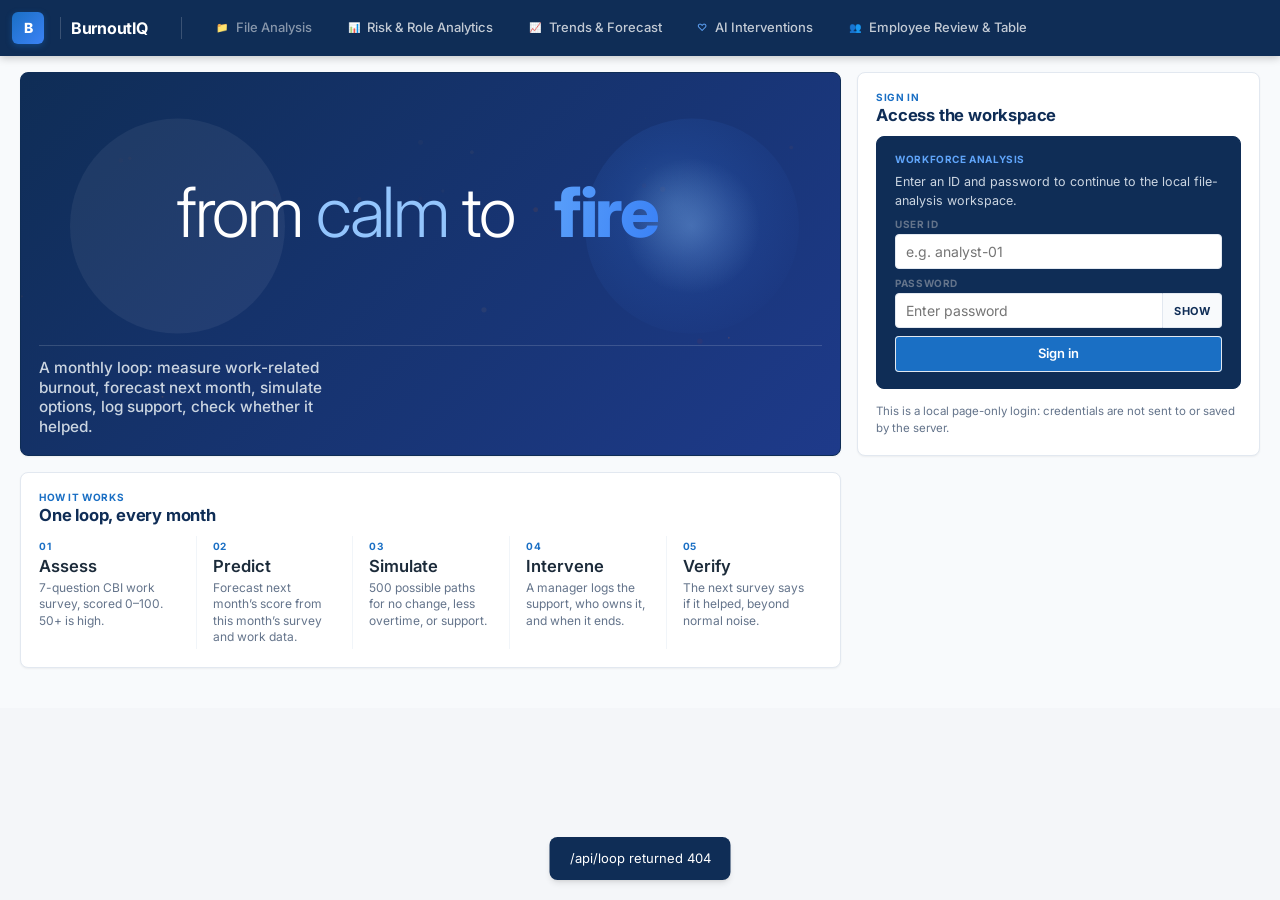
==== commit 7a5ece13: "Release complete BurnoutIQ forecasting experience" ====
--- a/frontend/index.html
+++ b/frontend/index.html
@@ -239,7 +239,7 @@
           <section class="enterprise-requirements">
             <h4>Data requirements</h4>
             <p>Files are processed locally for this session. Upload one workforce CSV, or add up to two related CSV files for richer breakouts.</p>
-            <p class="enterprise-requirements__label">Required for analysis</p>
+            <p class="enterprise-requirements__label">Provide at least 5 model fields for analysis</p>
             <div class="enterprise-chips"><code>work_hours_per_week</code><code>overtime_hours</code><code>meetings_per_day</code><code>job_role</code><code>work_mode</code></div>
             <p class="enterprise-requirements__label">Optional for additional breakdowns</p>
             <div class="enterprise-chips"><code>employee_id</code><code>city</code><code>state</code><code>stress_level</code><code>sleep_hours</code><code>manager_support</code></div>
@@ -493,8 +493,8 @@
 
           <!-- Chart 2: Burnout Score & Risk by Job Role -->
           <div class="res-chart-card" id="report-roles">
-            <h4 class="res-chart-title">Role-Based Risk Breakdown</h4>
-            <p class="res-chart-subtitle">Mean burnout score &amp; primary workload friction points by job title</p>
+            <h4 class="res-chart-title">Role review queue</h4>
+            <p class="res-chart-subtitle">Prioritised summary first, followed by the detailed role-level evidence table.</p>
             <div class="res-role-bars" id="res-role-bars"></div>
             <div class="res-role-review" id="res-role-review"></div>
           </div>
@@ -599,15 +599,18 @@
         </div>
       </div>
       <div class="tile t-signin">
-        <h2 class="tile__title"><span>sign in</span>Choose how to look around</h2>
+        <h2 class="tile__title"><span>sign in</span>Access the workspace</h2>
         <div class="signin tile__body">
           <form class="signin__opt" id="signin-company" autocomplete="off">
             <p class="tile__label">Workforce analysis</p>
-            <p class="note">Enter your organisation name, then upload one workforce CSV or up to three related CSV files. Files stay in this browser session.</p>
-            <label class="signin__field">Company name<input name="company" placeholder="e.g. Acme Ltd" required maxlength="60"></label>
-            <button type="submit" class="btn btn--ghost">Continue to file analysis</button>
+            <p class="note">Enter an ID and password to continue to the local file-analysis workspace.</p>
+            <label class="signin__field">User ID<input name="user_id" placeholder="e.g. analyst-01" required maxlength="60" autocomplete="username"></label>
+            <label class="signin__field">Password
+              <span class="signin__password"><input id="signin-password" name="password" type="password" placeholder="Enter password" required maxlength="128" autocomplete="current-password"><button type="button" class="signin__toggle" data-password-toggle aria-controls="signin-password" aria-label="Show password">Show</button></span>
+            </label>
+            <button type="submit" class="btn btn--ghost">Sign in</button>
           </form>
-          <p class="tile__fine">No password is required. You can upload your data after continuing.</p>
+          <p class="tile__fine">This is a local page-only login: credentials are not sent to or saved by the server.</p>
         </div>
       </div>
       <div class="tile t-loop">
--- a/frontend/styles.css
+++ b/frontend/styles.css
@@ -601,6 +601,11 @@
 .signin__opt:first-child .btn { background: var(--blue); color: #fff; }
 .signin__field { display: flex; flex-direction: column; gap: 4px; font: 700 10px var(--text); text-transform: uppercase; letter-spacing: .06em; color: var(--ink-2); }
 .signin__field input { border: 1px solid var(--stone); border-radius: 4px; background: #fff; padding: 8px 10px; font: 400 14px var(--text); color: var(--ink); text-transform: none; letter-spacing: 0; }
+.signin__password { display: flex; }
+.signin__password input { min-width: 0; flex: 1; border-radius: 4px 0 0 4px; }
+.signin__toggle { border: 1px solid var(--stone); border-left: 0; border-radius: 0 4px 4px 0; background: #f8fafc; padding: 0 11px; color: var(--navy); font: 700 11px var(--text); cursor: pointer; text-transform: uppercase; letter-spacing: .04em; }
+.signin__toggle:hover { background: #eaf2ff; }
+.signin__toggle:focus-visible { outline: 2px solid var(--blue); outline-offset: 2px; }
 .bar__cell.bar__acct { gap: 12px; border-left: 1px solid rgba(255,255,255,.12); white-space: nowrap; }
 .bar__acct[hidden] { display: none; }
 .acct__who { display: flex; flex-direction: column; font: 600 12px var(--text); line-height: 1.15; color: #fff; }
@@ -1237,6 +1242,7 @@
   flex-direction: column;
   gap: 10px;
 }
+.res-role-insight { display: grid; grid-template-columns: auto minmax(0, 1fr) auto; gap: 14px; align-items: center; padding: 13px 15px; border: 1px solid #c9def0; border-left: 3px solid #1a6fc4; border-radius: 4px; background: #f6faff; }.res-role-insight__label { padding: 4px 6px; border-radius: 3px; background: #e1eef9; color: #1a6fc4; font-size: 9px; font-weight: 700; letter-spacing: .05em; text-transform: uppercase; }.res-role-insight b { color: #173e6d; font-size: 13px; }.res-role-insight p { margin: 3px 0 0; color: #60778e; font-size: 11.5px; line-height: 1.45; }.res-role-insight strong { color: #b6463f; }.res-role-insight em { color: #a94b25; font-style: normal; font-weight: 600; }.res-role-insight a { color: #1a6fc4; font-size: 11px; font-weight: 700; text-decoration: none; white-space: nowrap; }.res-role-insight a:hover { text-decoration: underline; }
 .res-role-row {
   display: flex;
   flex-direction: column;
@@ -1838,6 +1844,16 @@
 .workspace-intervention dd { margin: 3px 0 0; color: #1a8a50; font-size: 13px; font-weight: 700; }
 .workspace-link { display: inline-flex; align-self: flex-start; margin-top: 12px; color: #1a6fc4; font-size: 11px; font-weight: 600; text-decoration: none; }
 .workspace-link:hover { color: #0f3768; text-decoration: underline; }
+.intervention-brief { display: grid; grid-template-columns: repeat(3, minmax(0, 1fr)); margin-top: 14px; border: 1px solid #d8e0ea; border-radius: 5px; background: #fff; overflow: hidden; }
+.intervention-category-nav { display: flex; flex-wrap: wrap; gap: 7px; margin: 16px 0 4px; padding-bottom: 10px; border-bottom: 1px solid #dbe5ee; }.intervention-category-nav button { border: 1px solid #c7d7e5; border-radius: 16px; background: #fff; padding: 6px 12px; color: #55718d; font: 700 11px var(--text); cursor: pointer; }.intervention-category-nav button:hover { border-color: #6ea1ca; color: #1a6fc4; }.intervention-category-nav button.is-active { border-color: #1a6fc4; background: #1a6fc4; color: #fff; }.intervention-category-panel { margin-top: 14px; }
+.intervention-brief article { min-height: 144px; padding: 16px 18px; border-left: 1px solid #dce5ed; }.intervention-brief article:first-child { border-left: 0; }.intervention-brief article:nth-child(2) { background: #fbfdff; }
+.intervention-brief span { color: #5e83a6; font-size: 9px; font-weight: 700; letter-spacing: .07em; text-transform: uppercase; }.intervention-brief h3 { margin: 8px 0 6px; color: #173e6d; font-size: 15px; }.intervention-brief p { margin: 0; color: #61798f; font-size: 11.5px; line-height: 1.45; }.intervention-brief a { display: inline-block; margin-top: 10px; color: #1a6fc4; font-size: 11px; font-weight: 700; text-decoration: none; }.intervention-brief a:hover { text-decoration: underline; }
+.intervention-table { overflow-x: auto; border: 1px solid #dfe7ef; border-radius: 5px; }.intervention-table > div { display: grid; grid-template-columns: minmax(190px, 1.5fr) minmax(115px, .8fr) minmax(105px, .8fr) minmax(130px, .9fr) minmax(105px, .7fr) 78px; gap: 12px; min-width: 800px; align-items: center; padding: 11px 13px; border-top: 1px solid #e6edf3; color: #526d86; font-size: 12px; }.intervention-table > div:first-child { border-top: 0; }.intervention-table__head { color: #7289a0 !important; background: #f2f5f8; font-size: 9.5px !important; font-weight: 700; letter-spacing: .045em; text-transform: uppercase; }.intervention-table strong { color: #173e6d; }.intervention-table b { color: #25804e; }.intervention-table em { justify-self: start; padding: 3px 7px; border-radius: 10px; background: #edf3f7; color: #526d86; font-size: 10px; font-style: normal; }.intervention-table button { border: 1px solid #bcd1e3; border-radius: 3px; background: #fff; padding: 5px 8px; color: #1a6fc4; font: 700 10px var(--text); cursor: pointer; }.intervention-table button:hover, .intervention-table > div.is-selected { background: #f1f7fd; }.intervention-table > div.is-selected { box-shadow: inset 3px 0 #1a6fc4; }
+.intervention-focus { display: grid; gap: 3px; margin-top: 11px; padding: 11px 13px; border: 1px solid #c9def0; border-left: 3px solid #1a6fc4; border-radius: 4px; background: #f6faff; }.intervention-focus b { color: #173e6d; font-size: 12px; }.intervention-focus span { color: #4f6b84; font-size: 11.5px; }.intervention-focus small { color: #6f8398; font-size: 10.5px; line-height: 1.4; }.workspace-intervention.is-selected { border-color: #72a7d4; box-shadow: inset 0 0 0 1px #72a7d4; }.workspace-intervention .intervention-select { border: 0; padding: 0; background: transparent; cursor: pointer; text-align: left; }
+.simulation-run { display: flex; align-items: center; flex-wrap: wrap; gap: 9px; margin-top: 7px; }.simulation-run button { border: 0; border-radius: 4px; background: #1a6fc4; padding: 7px 10px; color: #fff; font: 700 10.5px var(--text); cursor: pointer; }.simulation-run button:hover { background: #125998; }.simulation-run button:disabled { opacity: .6; cursor: wait; }.simulation-run span { color: #6f8398; font-size: 10.5px; }.simulation-result { display: grid; gap: 5px; margin-top: 5px; }.simulation-result > div { display: flex; flex-wrap: wrap; gap: 10px; }.simulation-result > div span { padding: 4px 6px; border-radius: 3px; background: #eaf2fa; color: #47657f; font-size: 10.5px; }.simulation-result > div b { color: #1b4f80; }.simulation-result strong { color: #287348; font-size: 11px; }
+.group-intervention-table { overflow-x: auto; border: 1px solid #dfe7ef; border-radius: 5px; }.group-intervention-table > div { display: grid; grid-template-columns: minmax(180px, 1.3fr) 85px minmax(170px, 1fr) minmax(180px, 1fr) 120px; gap: 14px; min-width: 760px; align-items: center; padding: 11px 13px; border-top: 1px solid #e6edf3; color: #526d86; font-size: 12px; }.group-intervention-table > div:first-child { border-top: 0; }.group-intervention-table__head { color: #7289a0 !important; background: #f2f5f8; font-size: 9.5px !important; font-weight: 700; letter-spacing: .045em; text-transform: uppercase; }.group-intervention-table strong { overflow: hidden; color: #173e6d; text-overflow: ellipsis; white-space: nowrap; }.group-bar-cell { display: grid; grid-template-columns: minmax(90px, 1fr) 42px; gap: 8px; align-items: center; }.group-bar { display: block; height: 8px; overflow: hidden; border-radius: 8px; background: #e8eef4; }.group-bar b { display: block; height: 100%; border-radius: inherit; }.group-bar--score b { background: #e8a03c; }.group-bar--risk b { background: #c85151; }.group-bar-cell em { color: #365a7d; font-size: 11px; font-style: normal; font-weight: 700; }.group-status { display: inline-flex; padding: 3px 7px; border-radius: 10px; font-size: 10px; white-space: nowrap; }.group-status.is-review { background: #fdeced; color: #a43c3c; }.group-status.is-monitor { background: #eaf6ee; color: #287348; }
+.forecast-entity-card { margin-top: 14px; }.forecast-entity-table { overflow-x: auto; border: 1px solid #dfe7ef; border-radius: 5px; }.forecast-entity-table > div { display: grid; grid-template-columns: minmax(180px, 1.2fr) 70px minmax(165px, 1fr) minmax(175px, 1fr) 72px 120px; gap: 12px; min-width: 850px; align-items: center; padding: 11px 13px; border-top: 1px solid #e6edf3; color: #526d86; font-size: 12px; }.forecast-entity-table--people > div { grid-template-columns: minmax(135px, 1fr) minmax(100px, .75fr) minmax(165px, 1fr) minmax(175px, 1fr) 72px 120px; }.forecast-entity-table > div:first-child { border-top: 0; }.forecast-entity-table__head { color: #7289a0 !important; background: #f2f5f8; font-size: 9.5px !important; font-weight: 700; letter-spacing: .045em; text-transform: uppercase; }.forecast-entity-table strong { overflow: hidden; color: #173e6d; text-overflow: ellipsis; white-space: nowrap; }.group-bar--forecast b { background: #2f7db8; }.forecast-change { color: #597187; font-size: 12px; }.forecast-change.is-rising { color: #b04343; }.forecast-change.is-falling { color: #287d51; }
+.forecast-chart-legend { display: flex; align-items: center; flex-wrap: wrap; gap: 7px; margin: 0 0 12px; color: #61798f; font-size: 10.5px; }.forecast-chart-legend span { width: 18px; height: 7px; border-radius: 6px; background: #e8a03c; }.forecast-chart-legend .is-projected { background: #2f7db8; }.forecast-chart-legend small { margin-left: auto; color: #8092a5; }.forecast-bar-chart { display: grid; gap: 8px; }.forecast-bar-chart article { display: grid; grid-template-columns: minmax(155px, 1fr) minmax(270px, 2.35fr) 105px; gap: 14px; align-items: center; padding: 9px 0; border-top: 1px solid #e6edf3; }.forecast-bar-chart article:first-child { border-top: 0; }.forecast-bar-chart__label { min-width: 0; }.forecast-bar-chart__label strong { display: block; overflow: hidden; color: #173e6d; text-overflow: ellipsis; white-space: nowrap; font-size: 12px; }.forecast-bar-chart__label small { color: #768ba0; font-size: 10px; }.forecast-bar-chart__label .is-rising, .forecast-slope-chart .is-rising { color: #b04343; }.forecast-bar-chart__label .is-falling, .forecast-slope-chart .is-falling { color: #287d51; }.forecast-bar-chart__tracks { display: grid; gap: 5px; }.forecast-bar-chart__tracks i { position: relative; display: block; height: 9px; border-radius: 8px; background: #edf2f6; }.forecast-bar-chart__tracks b { display: block; height: 100%; border-radius: inherit; background: #e8a03c; }.forecast-bar-chart__tracks .is-projected b { background: #2f7db8; }.forecast-bar-chart__tracks em { position: absolute; top: -4px; margin-left: 5px; color: #46627d; font-size: 10px; font-style: normal; font-weight: 700; }.forecast-slope-chart { display: grid; gap: 4px; }.forecast-slope-chart article { display: grid; grid-template-columns: minmax(135px, .9fr) minmax(260px, 2.3fr) 120px; gap: 13px; align-items: center; min-height: 32px; padding: 5px 0; border-top: 1px solid #e6edf3; }.forecast-slope-chart article:first-child { border-top: 0; }.forecast-slope-chart__label strong { display: block; color: #173e6d; font-size: 11.5px; }.forecast-slope-chart__label small { color: #798da1; font-size: 10px; }.forecast-slope-chart__plot { position: relative; height: 22px; border-bottom: 1px dashed #d9e3ec; background: repeating-linear-gradient(90deg, transparent 0, transparent calc(25% - 1px), #eef3f7 calc(25% - 1px), #eef3f7 25%); }.forecast-slope-chart__line { position: absolute; top: 10px; height: 2px; background: #7b91a6; transform-origin: left; }.forecast-slope-chart__line.is-rising { background: #c65a50; }.forecast-slope-chart__line.is-falling { background: #3c9568; }.forecast-slope-chart__dot { position: absolute; top: 5px; width: 11px; height: 11px; border: 2px solid #fff; border-radius: 50%; box-shadow: 0 0 0 1px rgba(34,71,105,.18); transform: translateX(-50%); }.forecast-slope-chart__dot.is-observed { background: #e8a03c; }.forecast-slope-chart__dot.is-projected { background: #2f7db8; }.forecast-slope-chart__values { display: flex; align-items: center; gap: 5px; color: #46627d; font-size: 10.5px; }.forecast-slope-chart__values i { color: #8a9aab; font-style: normal; }.forecast-slope-chart__values em { margin-left: 3px; font-size: 10px; font-style: normal; }
 .workspace-filter, .workspace-controls { display: flex; align-items: center; gap: 7px; color: #6d8196; font-size: 11px; font-weight: 600; }
 .workspace-filter select, .workspace-controls select, .workspace-controls input { min-height: 30px; padding: 5px 8px; border: 1px solid #cbd8e4; border-radius: 3px; background: #fff; color: #2d4e6d; font: inherit; }
 .workspace-controls input { width: 190px; font-weight: 400; }
@@ -1855,6 +1871,7 @@
   .workspace-controls { width: 100%; }
   .workspace-controls input { flex: 1; width: auto; }
   .res-forecast-summary { grid-template-columns: 1fr; }
+  .intervention-brief { grid-template-columns: 1fr; }.intervention-brief article { border-top: 1px solid #dce5ed; border-left: 0; }.intervention-brief article:first-child { border-top: 0; }
 }
 
 /* Data-driven dashboard visualizations. */
